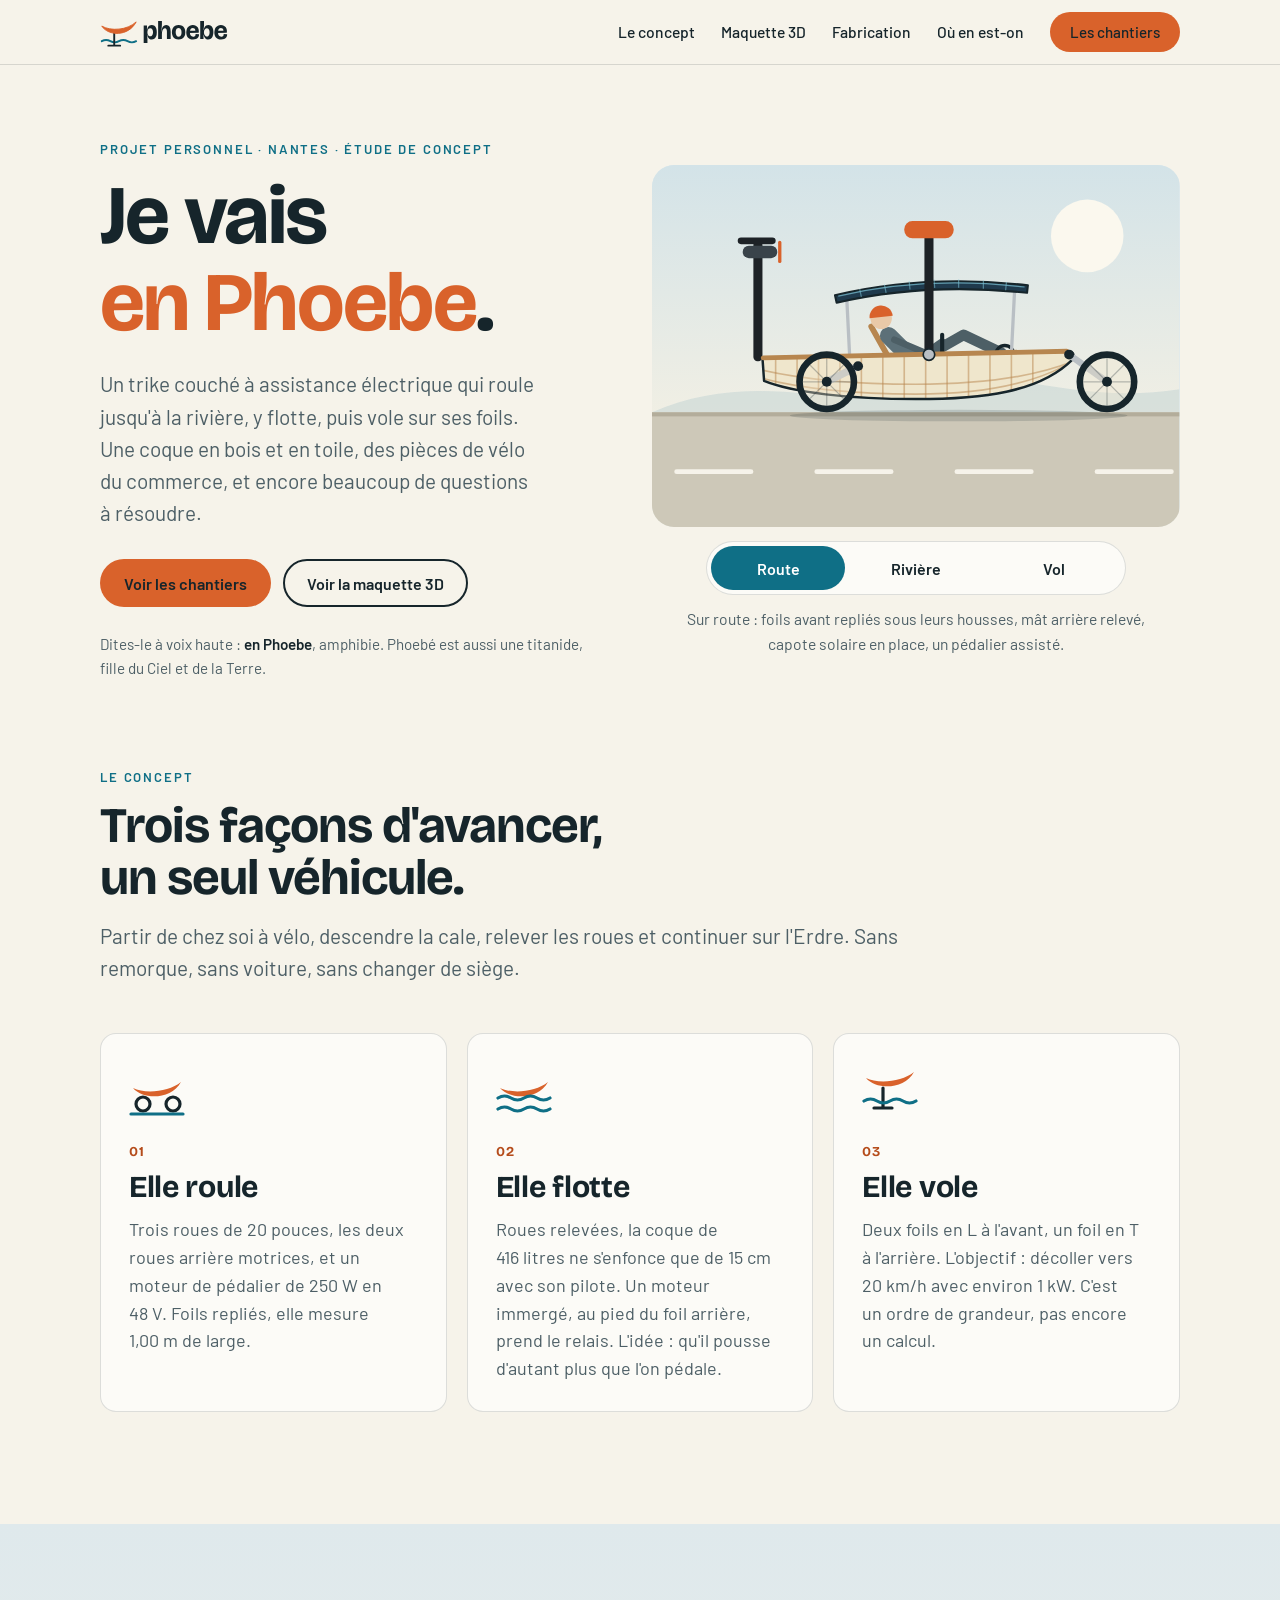
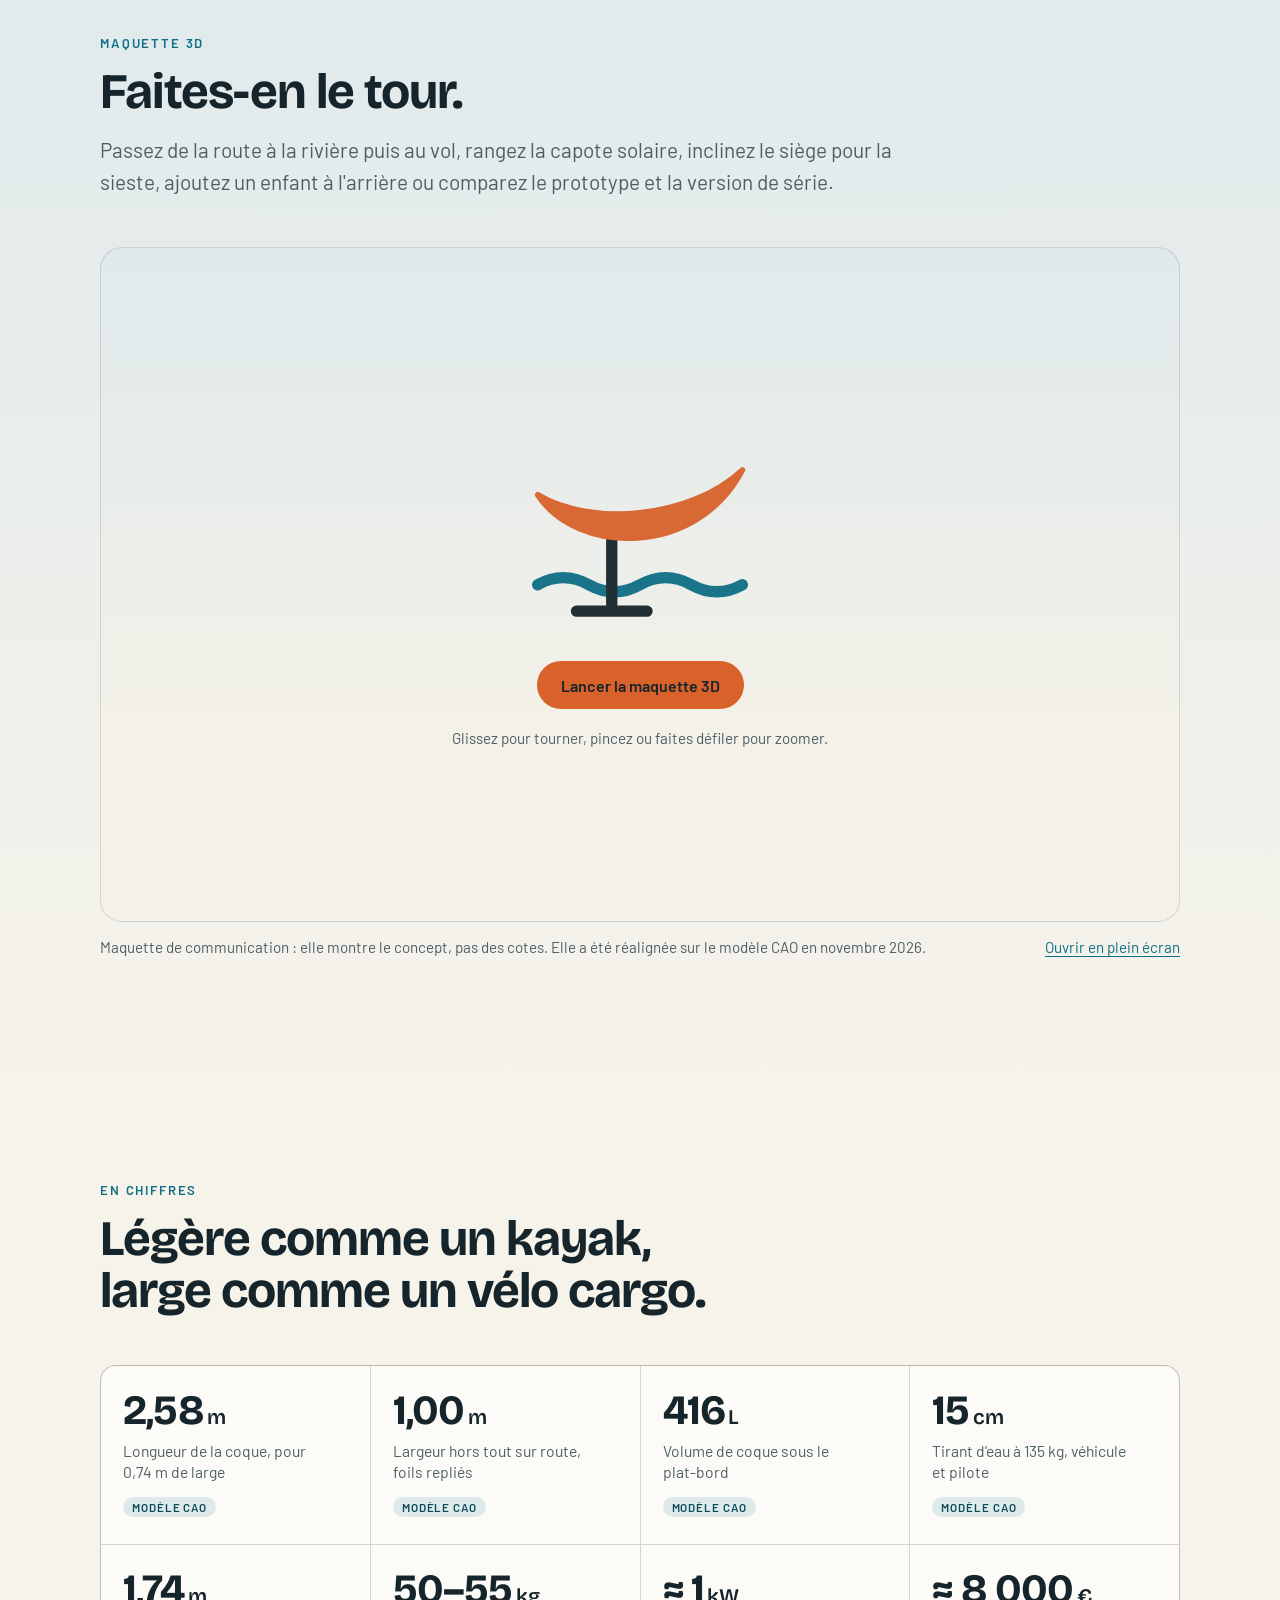
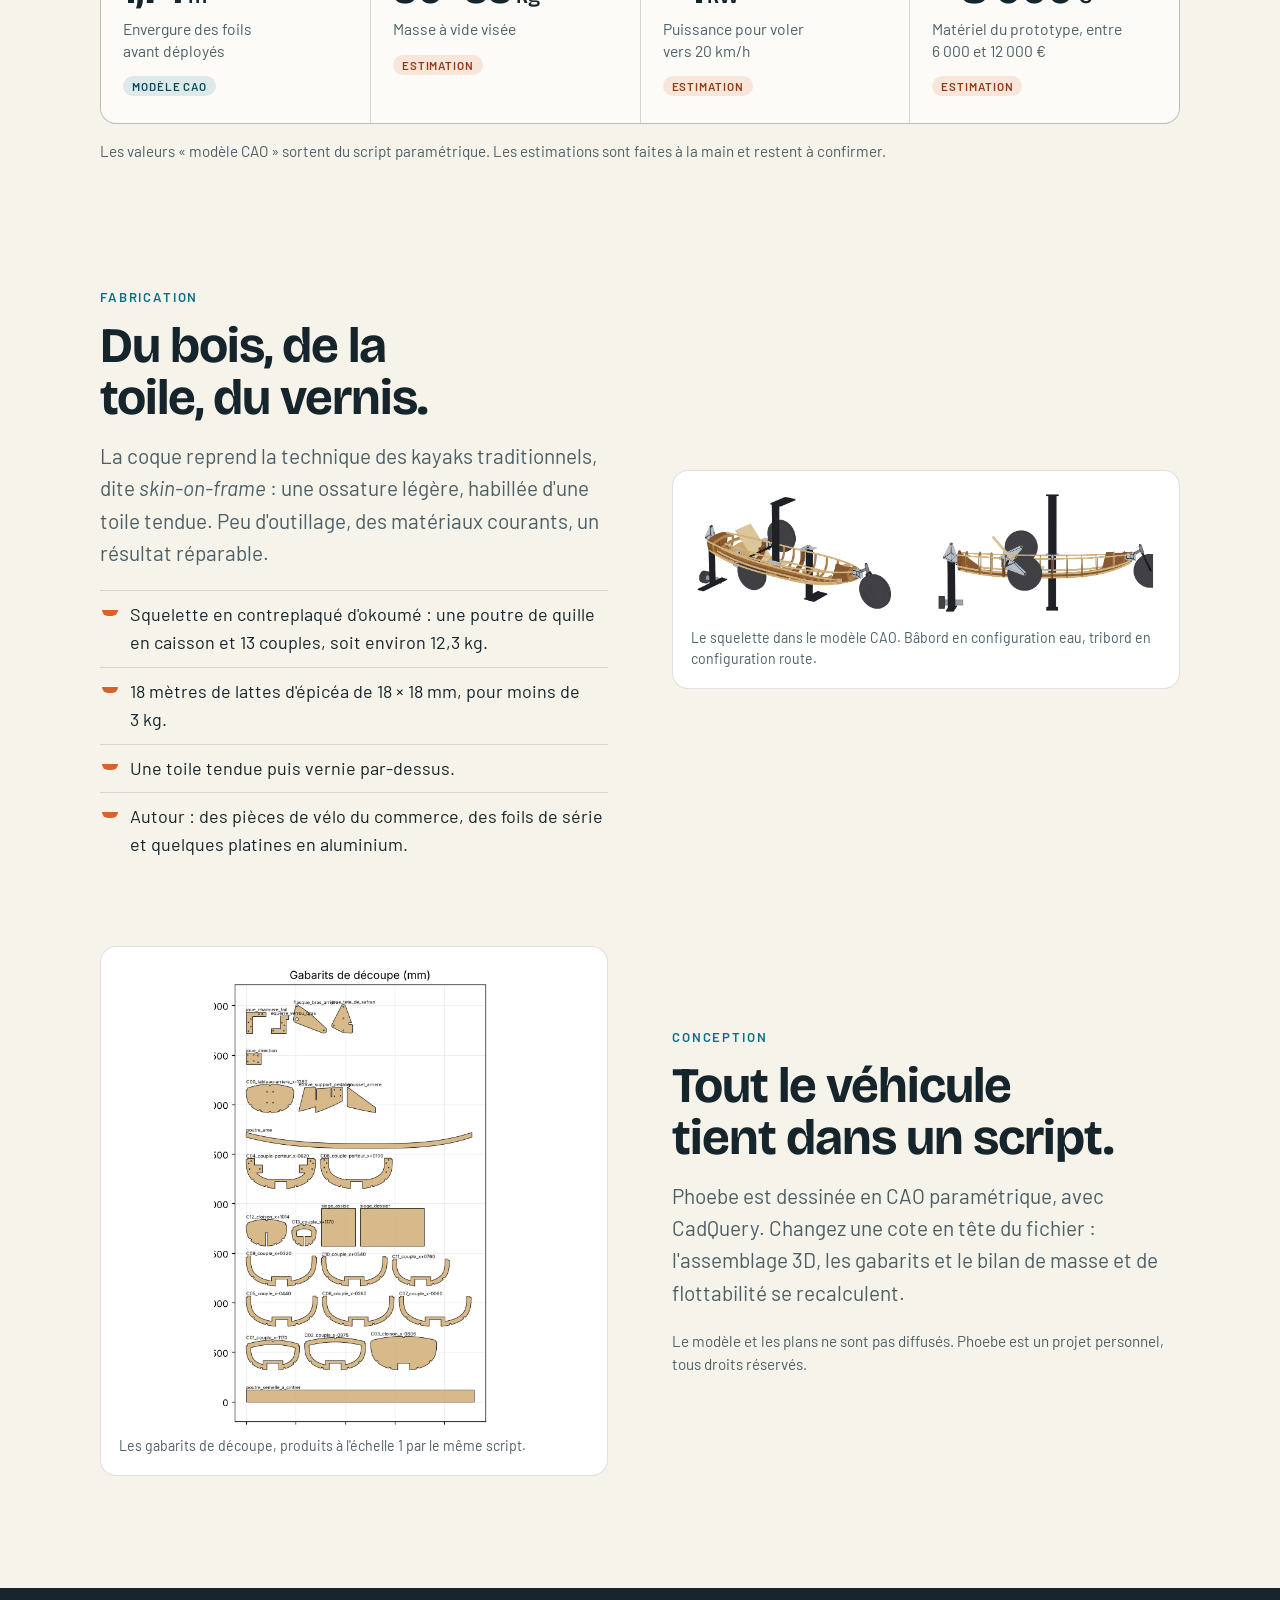
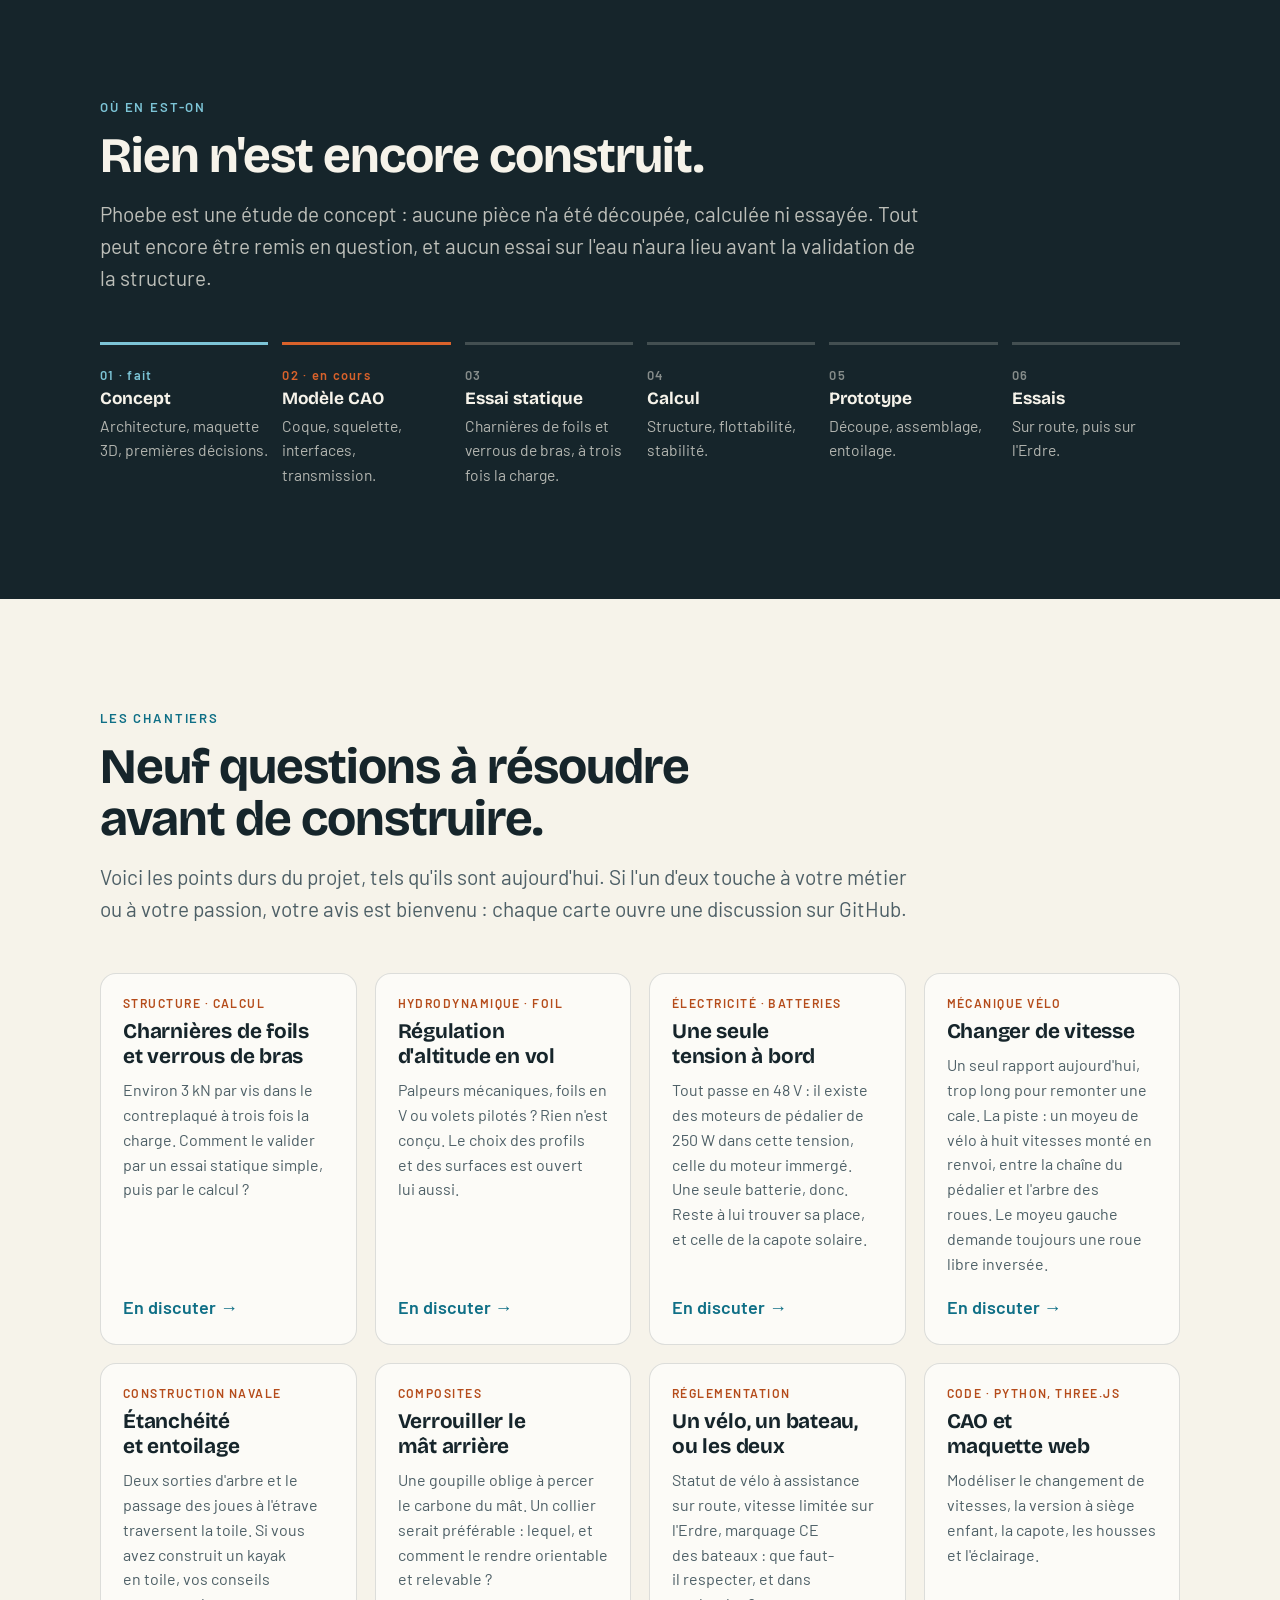
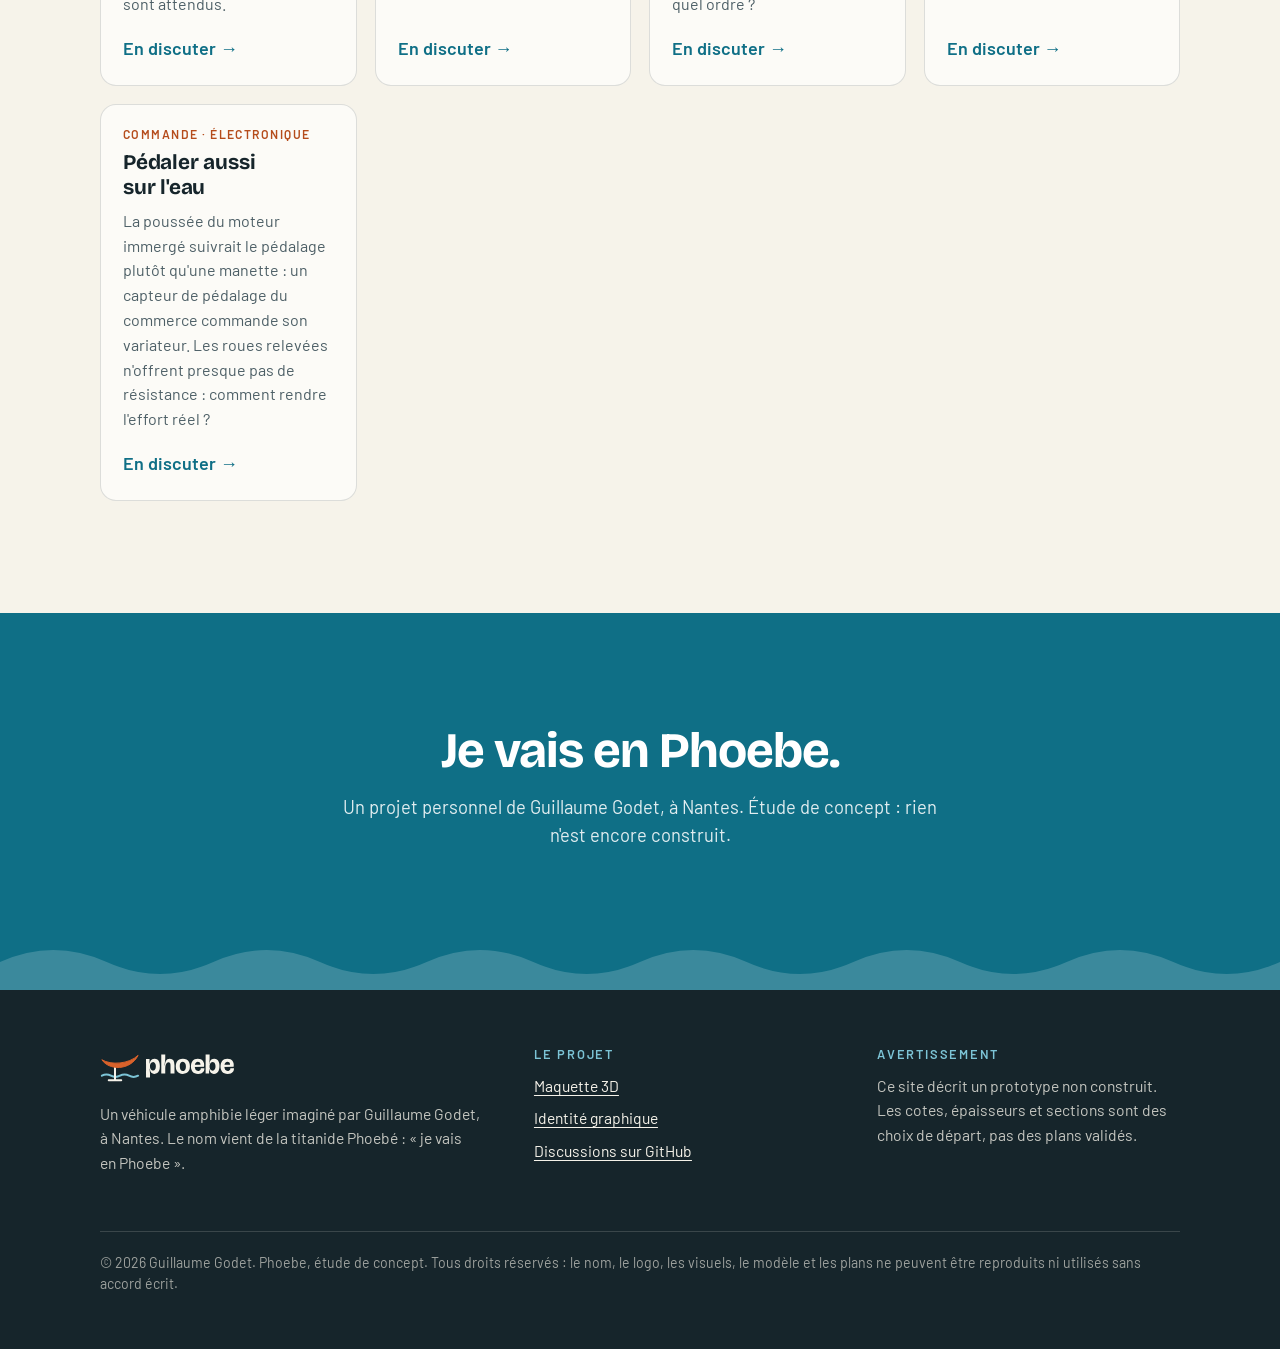
==== index.html @ 6ab86efb "Site : retour des liens de discussion vers GitHub, le dépôt reste public Co-Authored-By: Claude Fabl" ====
<!DOCTYPE html>
<html lang="fr">
<head>
<meta charset="utf-8">
<meta name="viewport" content="width=device-width, initial-scale=1">
<title>Phoebe : le trike qui roule, flotte et vole</title>
<meta name="description" content="Phoebe est un projet de véhicule amphibie léger : un trike couché à assistance électrique, en bois et toile, qui roule, flotte et vole sur foils. Étude de concept, à Nantes.">
<meta property="og:type" content="website">
<meta property="og:title" content="Phoebe : le trike qui roule, flotte et vole">
<meta property="og:description" content="Un projet de véhicule amphibie léger, en bois et toile. Étude de concept, à Nantes.">
<meta property="og:image" content="https://guillaumegodet.github.io/phoebe/identite/phoebe-og.png">
<meta property="og:url" content="https://guillaumegodet.github.io/phoebe/">
<meta name="twitter:card" content="summary_large_image">
<meta name="theme-color" content="#0f6f86">
<link rel="icon" href="identite/favicon.svg" type="image/svg+xml">
<link rel="apple-touch-icon" href="identite/apple-touch-icon.png">
<link rel="preconnect" href="https://fonts.googleapis.com">
<link rel="preconnect" href="https://fonts.gstatic.com" crossorigin>
<link href="https://fonts.googleapis.com/css2?family=Barlow:wght@400;500;600&family=Bricolage+Grotesque:opsz,wght@12..96,600;12..96,700&display=swap" rel="stylesheet">
<link rel="stylesheet" href="assets/phoebe.css">
<style>
/* ---------- Ouverture ---------- */
.ouverture{padding:clamp(36px,6vw,80px) 0 clamp(48px,7vw,96px);overflow:hidden}
.ouverture .cadre{display:grid;grid-template-columns:minmax(0,1fr) minmax(0,1.08fr);gap:clamp(28px,5vw,64px);align-items:center}
.ouverture h1 em{font-style:normal;color:var(--orange)}
.ouverture .chapo{margin:22px 0 30px}
.actions{display:flex;flex-wrap:wrap;gap:12px}
.clin{margin:26px 0 0;font-size:.95rem;color:var(--encre-doux)}
.clin b{color:var(--encre);font-weight:600}
@media (max-width:900px){.ouverture .cadre{grid-template-columns:1fr}}

/* ---------- Scène animée : route, rivière, vol ---------- */
.scene-bloc{position:relative}
.scene{width:100%;height:auto;border-radius:22px;background:var(--ciel)}
.scene .mob{transition:transform 1.2s cubic-bezier(.6,.05,.25,1),opacity .8s ease}
.scene .veh{transform:translateY(0)}
.scene .bras{transform-origin:250px 244px}
.scene .avant{transform-origin:506px 230px}
.scene .foilav{transform-origin:336px 231px;transform:scaleY(-1)}
.scene .foilar{transform-origin:128px 238px;transform:rotate(180deg)}
.scene .capote{opacity:1;transform:translateY(0)}
.scene .eau{opacity:0}
.scene .ombre{opacity:.16}
.scene .housse{opacity:1}
.scene .sillage{opacity:0}
/* Rivière : roues relevées, moteur à mi-course */
.scene.m-eau .veh{transform:translateY(41px)}
.scene.m-eau .bras,.scene.m-vol .bras{transform:rotate(69deg)}
.scene.m-eau .avant,.scene.m-vol .avant{transform:rotate(-75deg)}
.scene.m-eau .foilar{transform:rotate(52deg)}
.scene.m-eau .eau,.scene.m-vol .eau{opacity:1}
.scene.m-eau .sol,.scene.m-vol .sol{opacity:0}
.scene.m-eau .ombre,.scene.m-vol .ombre{opacity:0}
/* Vol : tout déployé, la coque sort de l'eau */
.scene.m-vol .veh{transform:translateY(-26px)}
.scene.m-vol .foilav{transform:scaleY(1)}
.scene.m-vol .foilar{transform:rotate(0deg)}
.scene.m-vol .housse{opacity:0}
.scene.m-vol .capote{opacity:0;transform:translateY(-14px)}
.scene.m-vol .sillage{opacity:.9}
.scene .houle{animation:houle 7s linear infinite}
@keyframes houle{to{transform:translateX(-80px)}}
.modes{
  display:flex;gap:4px;margin:14px auto 0;padding:4px;max-width:420px;
  background:var(--papier);border:1px solid var(--ligne);border-radius:999px;
}
.modes button{
  flex:1;min-height:44px;border:0;border-radius:999px;background:transparent;color:var(--encre);
  font:600 1rem var(--texte);cursor:pointer;transition:background-color .2s,color .2s;
}
.modes button[aria-pressed="true"]{background:var(--erdre);color:#fff}
.legende{min-height:3.2em;margin:12px auto 0;text-align:center;font-size:.98rem;color:var(--encre-doux);max-width:30em}

/* ---------- Trois façons d'avancer ---------- */
.trois{display:grid;grid-template-columns:repeat(3,1fr);gap:20px}
.carte{background:var(--papier);border:1px solid var(--ligne);border-radius:var(--rayon);padding:28px}
.carte .num{font:700 .85rem var(--titre);color:var(--orange-fonce);letter-spacing:.08em}
.carte h3{font-size:1.9rem;margin:6px 0 10px}
.carte p{margin:0;color:var(--encre-doux)}
.carte svg{width:56px;height:56px;margin-bottom:18px}
@media (max-width:820px){.trois{grid-template-columns:1fr}}

/* ---------- Maquette ---------- */
.bande-ciel{background:linear-gradient(var(--ciel),var(--toile))}
.maquette{
  position:relative;border-radius:22px;overflow:hidden;border:1px solid var(--ligne);
  background:linear-gradient(#dfe9ec,#f3f1e8 70%);aspect-ratio:16/10;min-height:520px;max-height:82vh;width:100%;
}
.maquette iframe{position:absolute;inset:0;width:100%;height:100%;border:0}
.maquette .lancer{
  position:absolute;inset:0;display:grid;place-content:center;justify-items:center;gap:18px;text-align:center;padding:24px;
  border:0;background:transparent;cursor:pointer;color:var(--encre);font:inherit;width:100%;
}
.maquette .lancer img{width:min(300px,60%);height:auto;opacity:.95}
.maquette .lancer span.bouton{pointer-events:none}
.maquette .lancer small{color:var(--encre-doux);font-size:.95rem;max-width:26em}
.sous-maquette{display:flex;flex-wrap:wrap;gap:8px 24px;justify-content:space-between;margin-top:14px;font-size:.95rem;color:var(--encre-doux)}
@media (max-width:700px){.maquette{aspect-ratio:auto;height:78vh;min-height:480px}}

/* ---------- Chiffres ---------- */
.chiffres{display:grid;grid-template-columns:repeat(4,1fr);gap:1px;background:var(--ligne);border:1px solid var(--ligne);border-radius:var(--rayon);overflow:hidden}
.chiffre{background:var(--papier);padding:24px 22px}
.chiffre .val{font:700 clamp(1.9rem,3.4vw,2.6rem)/1 var(--titre);letter-spacing:-.02em;white-space:nowrap}
.chiffre .val small{font-size:.5em;font-weight:600;letter-spacing:0;margin-left:.15em}
.chiffre .quoi{margin:8px 0 10px;color:var(--encre-doux);font-size:.98rem;line-height:1.35}
.pastille{display:inline-block;font:600 .72rem var(--texte);letter-spacing:.08em;text-transform:uppercase;padding:3px 9px;border-radius:999px}
.pastille.calc{background:rgba(15,111,134,.12);color:var(--erdre-fonce)}
.pastille.estim{background:rgba(217,98,43,.14);color:#8f3a12}
.note{font-size:.95rem;color:var(--encre-doux);margin-top:16px}
@media (max-width:900px){.chiffres{grid-template-columns:repeat(2,1fr)}}

/* ---------- Fabrication ---------- */
.deux{display:grid;grid-template-columns:1fr 1fr;gap:clamp(28px,5vw,64px);align-items:center}
.deux + .deux{margin-top:clamp(40px,6vw,80px)}
.planche{background:#fff;border:1px solid var(--ligne);border-radius:var(--rayon);padding:18px;margin:0}
.planche figcaption{font-size:.88rem;color:var(--encre-doux);margin-top:10px}
.liste{list-style:none;margin:18px 0 0;padding:0}
.liste li{position:relative;padding:10px 0 10px 30px;border-top:1px solid var(--ligne)}
.liste li::before{content:"";position:absolute;left:2px;top:19px;width:16px;height:6px;border-radius:0 0 12px 12px;background:var(--orange)}
.liens-fichiers{display:flex;flex-wrap:wrap;gap:10px;margin-top:22px}
.liens-fichiers a{
  display:inline-flex;align-items:center;gap:8px;padding:8px 14px;border:1px solid var(--ligne);border-radius:10px;
  background:var(--papier);color:var(--encre);text-decoration:none;font-weight:500;font-size:.95rem;
}
.liens-fichiers a:hover{border-color:var(--erdre);color:var(--erdre)}
.liens-fichiers small{color:var(--encre-doux);font-weight:400}
@media (max-width:860px){.deux{grid-template-columns:1fr}.deux .inverse{order:2}}

/* ---------- État du projet ---------- */
.bande-encre{background:var(--encre);color:var(--toile)}
.bande-encre .surtitre{color:var(--ecume)}
.bande-encre .chapo{color:rgba(246,243,234,.75)}
.etapes{list-style:none;margin:0;padding:0;display:grid;grid-template-columns:repeat(6,1fr);gap:14px;counter-reset:e}
.etapes li{position:relative;padding-top:22px;border-top:3px solid rgba(246,243,234,.2);font-size:.98rem;color:rgba(246,243,234,.7);counter-increment:e}
.etapes li b{display:block;font:700 1.08rem/1.2 var(--titre);color:var(--toile);margin-bottom:4px}
.etapes li::before{content:"0" counter(e);display:block;font:600 .8rem var(--texte);letter-spacing:.1em;margin-bottom:6px;color:rgba(246,243,234,.5)}
.etapes li.fait{border-color:var(--ecume)}
.etapes li.encours{border-color:var(--orange)}
.etapes li.encours::before{content:"0" counter(e) " · en cours";color:var(--orange)}
.etapes li.fait::before{content:"0" counter(e) " · fait";color:var(--ecume)}
@media (max-width:900px){.etapes{grid-template-columns:repeat(2,1fr);gap:22px 16px}}

/* ---------- Participer ---------- */
.chantiers{display:grid;grid-template-columns:repeat(4,1fr);gap:18px}
@media (max-width:1100px){.chantiers{grid-template-columns:repeat(2,1fr)}}
@media (max-width:640px){.chantiers{grid-template-columns:1fr}}
.chantier{
  display:flex;flex-direction:column;background:var(--papier);border:1px solid var(--ligne);border-radius:var(--rayon);padding:22px;
  transition:transform .18s ease,box-shadow .18s ease,border-color .18s ease;
}
.chantier:hover{transform:translateY(-3px);box-shadow:0 12px 30px rgba(22,37,43,.1);border-color:rgba(15,111,134,.45)}
.chantier .metier{font:600 .76rem var(--texte);letter-spacing:.12em;text-transform:uppercase;color:var(--orange-fonce);margin-bottom:10px}
.chantier h3{margin-bottom:8px}
.chantier p{color:var(--encre-doux);font-size:1rem;margin-bottom:18px}
.chantier a{margin-top:auto;font-weight:600;text-decoration:none}
.chantier a::after{content:" →"}
.chantier a:hover{text-decoration:underline}
.aussi{display:grid;grid-template-columns:repeat(3,1fr);gap:28px;margin-top:clamp(40px,6vw,64px);padding-top:clamp(32px,5vw,48px);border-top:1px solid var(--ligne)}
.aussi h3{margin-bottom:8px}
.aussi p{color:var(--encre-doux);margin:0;font-size:1rem}
@media (max-width:820px){.aussi{grid-template-columns:1fr}}

/* ---------- Appel final ---------- */
.appel{background:var(--erdre);color:#fff;text-align:center;position:relative;overflow:hidden}
.appel h2{max-width:16em;margin:0 auto 16px}
.appel p{max-width:34em;margin:0 auto 28px;color:rgba(255,255,255,.88);font-size:1.15rem}
.appel .actions{justify-content:center}
.appel svg.vague{position:absolute;left:0;right:0;bottom:-2px;width:100%;height:60px;opacity:.18}
</style>
</head>
<body>

<header class="barre">
  <div class="cadre">
    <a class="logo" href="./" aria-label="Phoebe, accueil"><img src="identite/phoebe-logo.svg" alt="Phoebe" width="219" height="64"></a>
    <nav aria-label="Navigation principale">
      <a href="#concept">Le concept</a>
      <a href="#maquette">Maquette 3D</a>
      <a href="#fabrication">Fabrication</a>
      <a href="#etat">Où en est-on</a>
      <a class="bouton bouton-plein" href="#chantiers">Les chantiers</a>
    </nav>
  </div>
</header>

<main>

<!-- ============ Ouverture ============ -->
<section class="ouverture">
  <div class="cadre">
    <div>
      <p class="surtitre">Projet personnel · Nantes · étude de concept</p>
      <h1>Je vais<br><em>en&nbsp;Phoebe</em>.</h1>
      <p class="chapo">Un trike couché à assistance électrique qui roule jusqu'à la rivière, y flotte, puis vole sur ses foils. Une coque en bois et en toile, des pièces de vélo du commerce, et encore beaucoup de questions à résoudre.</p>
      <div class="actions">
        <a class="bouton bouton-plein" href="#chantiers">Voir les chantiers</a>
        <a class="bouton bouton-trait" href="#maquette">Voir la maquette 3D</a>
      </div>
      <p class="clin">Dites-le à voix haute : <b>en Phoebe</b>, amphibie. Phoebé est aussi une titanide, fille du Ciel et de la Terre.</p>
    </div>

    <div class="scene-bloc">
      <svg class="scene m-route" id="scene" viewBox="0 0 640 440" role="img" aria-labelledby="scene-titre">
        <title id="scene-titre">Phoebe vue de profil, dans ses trois configurations : sur route, sur la rivière et en vol sur ses foils.</title>
        <defs>
          <clipPath id="c-cadre"><rect width="640" height="440" rx="22"/></clipPath>
          <clipPath id="c-coque"><path d="M134 234 500 226q16 0 10 10c-40 40-110 48-190 48s-150-8-184-22Z"/></clipPath>
          <linearGradient id="g-ciel" x1="0" y1="0" x2="0" y2="1"><stop offset="0" stop-color="#d3e3e8"/><stop offset=".7" stop-color="#f1efe4"/></linearGradient>
          <linearGradient id="g-eau" x1="0" y1="0" x2="0" y2="1"><stop offset="0" stop-color="#0f6f86" stop-opacity=".62"/><stop offset="1" stop-color="#0a4a5a" stop-opacity=".9"/></linearGradient>
        </defs>
        <g clip-path="url(#c-cadre)">
          <rect width="640" height="440" fill="url(#g-ciel)"/>
          <circle cx="528" cy="86" r="44" fill="#fbf8ee"/>
          <path d="M0 300c60-26 120-30 190-22s120-22 200-20 150 30 250 14v28H0Z" fill="#c9d8d6" opacity=".6"/>

          <!-- Sol -->
          <g class="mob sol">
            <rect y="300" width="640" height="140" fill="#cdc8b8"/>
            <rect y="300" width="640" height="5" fill="#b3ad9b"/>
            <path d="M30 372h90M200 372h90M370 372h90M540 372h90" stroke="#f6f3ea" stroke-width="6" stroke-linecap="round"/>
          </g>
          <ellipse class="mob ombre" cx="372" cy="304" rx="205" ry="7" fill="#16252b"/>

          <!-- Véhicule -->
          <g class="mob veh">
            <!-- Foil arrière en T, avec le moteur immergé -->
            <g class="mob foilar">
              <rect x="122" y="238" width="11" height="146" rx="5" fill="#1d2226"/>
              <rect x="104" y="363" width="42" height="15" rx="7.5" fill="#39434a"/>
              <path d="M101 359v23" stroke="#d9622b" stroke-width="4" stroke-linecap="round"/>
              <rect x="106" y="380" width="46" height="8" rx="4" fill="#1d2226"/>
            </g>
            <!-- Pilote -->
            <g fill="none" stroke-linecap="round" stroke-linejoin="round">
              <path d="M294 246 266 196" stroke="#b7864f" stroke-width="7"/>
              <path d="M287 207 322 242" stroke="#5c7078" stroke-width="21"/>
              <path d="M322 238 378 206 424 228" stroke="#4d5f66" stroke-width="13"/>
              <path d="M294 212 332 228 352 214" stroke="#4d5f66" stroke-width="8"/>
              <path d="M352 226v-20" stroke="#16252b" stroke-width="5"/>
            </g>
            <circle cx="278" cy="186" r="13" fill="#e9c9a8"/>
            <path d="M264 186a14 14 0 0 1 28-3Z" fill="#d9622b"/>
            <circle cx="428" cy="230" r="11" fill="none" stroke="#16252b" stroke-width="4"/>
            <!-- Capote solaire : deux arceaux et un toit de cellules, rangée pour voler -->
            <g class="mob capote">
              <path d="M240 236 236 156M436 229 440 150" stroke="#b9bfc4" stroke-width="4" stroke-linecap="round" fill="none"/>
              <path d="M222 158Q332 132 456 146L455 155Q332 142 224 167Z" fill="#1f3a4d" stroke="#16252b" stroke-width="2.5" stroke-linejoin="round"/>
              <path d="M252 150.500 254 160M282 145 284 155M312 141 313 151M342 139 343 149M372 139 372 149M402 140 402 150M430 142 429 152" stroke="#7cc4d6" stroke-opacity=".55" stroke-width="1.500"/>
              <path d="M226 159Q332 134 452 148" stroke="#7cc4d6" stroke-opacity=".7" stroke-width="1.500" fill="none"/>
            </g>
            <!-- Coque en lattes et toile -->
            <path d="M134 234 500 226q16 0 10 10c-40 40-110 48-190 48s-150-8-184-22Z" fill="#efe6cc"/>
            <g clip-path="url(#c-coque)" fill="none" stroke="#b7864f" stroke-opacity=".5" stroke-width="2">
              <path d="M150 220v70M176 220v70M202 220v70M228 220v70M254 220v70M280 220v70M306 220v70M332 220v70M358 220v70M384 220v70M410 220v70M436 220v70M462 220v70"/>
              <path d="M130 248c60 14 130 18 190 18s140-6 196-30M130 258c60 16 130 20 190 20s130-8 180-34"/>
            </g>
            <path d="M134 234 500 226q16 0 10 10c-40 40-110 48-190 48s-150-8-184-22Z" fill="none" stroke="#16252b" stroke-width="3" stroke-linejoin="round"/>
            <path d="M135 234 503 226" stroke="#b7864f" stroke-width="6" stroke-linecap="round"/>
            <!-- Foil avant en L -->
            <g class="mob foilav">
              <rect x="330.500" y="231" width="11" height="153" rx="5" fill="#1d2226"/>
              <rect x="312" y="379" width="48" height="9" rx="4.500" fill="#1d2226"/>
              <rect class="mob housse" x="306" y="373" width="60" height="21" rx="10" fill="#d9622b"/>
              <circle cx="336" cy="232" r="7" fill="#b9bfc4" stroke="#16252b" stroke-width="2"/>
            </g>
            <!-- Roue arrière sur son bras relevable -->
            <g class="mob bras">
              <path d="M250 244 212 263" stroke="#b9bfc4" stroke-width="9" stroke-linecap="round"/>
              <circle cx="212" cy="263" r="33" fill="rgba(239,230,204,.35)" stroke="#16252b" stroke-width="8"/>
              <path d="M212 233v60M182 263h60M191 242l42 42M233 242l-42 42" stroke="#16252b" stroke-opacity=".28" stroke-width="1.500"/>
              <circle cx="212" cy="263" r="6" fill="#16252b"/>
              <circle cx="250" cy="244" r="6" fill="#16252b"/>
            </g>
            <!-- Roue avant directrice, relevable sur l'étrave -->
            <g class="mob avant">
              <path d="M506 230 552 263" stroke="#b9bfc4" stroke-width="8" stroke-linecap="round"/>
              <circle cx="552" cy="263" r="33" fill="rgba(239,230,204,.35)" stroke="#16252b" stroke-width="8"/>
              <path d="M552 233v60M522 263h60M531 242l42 42M573 242l-42 42" stroke="#16252b" stroke-opacity=".28" stroke-width="1.500"/>
              <circle cx="552" cy="263" r="6" fill="#16252b"/>
              <circle cx="506" cy="230" r="6" fill="#16252b"/>
            </g>
          </g>

          <!-- Eau, devant le véhicule : ce qui est immergé reste visible -->
          <g class="mob eau">
            <path class="houle" d="M-80 300q20-8 40 0t40 0 40 0 40 0 40 0 40 0 40 0 40 0 40 0 40 0 40 0 40 0 40 0 40 0 40 0 40 0 40 0 40 0 40 0 40 0V440H-80Z" fill="url(#g-eau)"/>
            <path class="mob sillage" d="M20 318h70M130 330h44M40 344h36" stroke="#f6f3ea" stroke-width="3" stroke-linecap="round" opacity=".6"/>
          </g>
        </g>
      </svg>
      <div class="modes" role="group" aria-label="Configuration du véhicule">
        <button type="button" data-mode="route" aria-pressed="true">Route</button>
        <button type="button" data-mode="eau" aria-pressed="false">Rivière</button>
        <button type="button" data-mode="vol" aria-pressed="false">Vol</button>
      </div>
      <p class="legende" id="legende">Sur route : foils avant repliés sous leurs housses, mât arrière relevé, capote solaire en place, un pédalier assisté.</p>
    </div>
  </div>
</section>

<!-- ============ Concept ============ -->
<section class="section" id="concept" style="padding-top:0">
  <div class="cadre">
    <div class="entete-section">
      <p class="surtitre">Le concept</p>
      <h2>Trois façons d'avancer, un seul véhicule.</h2>
      <p class="chapo">Partir de chez soi à vélo, descendre la cale, relever les roues et continuer sur l'Erdre. Sans remorque, sans voiture, sans changer de siège.</p>
    </div>
    <div class="trois">
      <article class="carte">
        <svg viewBox="0 0 56 56" fill="none" stroke-linecap="round" aria-hidden="true"><path d="M4 26C14 38 42 38 52 20 40 30 16 32 4 26Z" fill="#d9622b"/><circle cx="14" cy="42" r="7" stroke="#16252b" stroke-width="3.200"/><circle cx="44" cy="42" r="7" stroke="#16252b" stroke-width="3.200"/><path d="M2 52h52" stroke="#0f6f86" stroke-width="3.200"/></svg>
        <span class="num">01</span>
        <h3>Elle roule</h3>
        <p>Trois roues de 20&nbsp;pouces, les deux roues arrière motrices, et un moteur de pédalier de 250&nbsp;W en 48&nbsp;V. Foils repliés, elle mesure 1,00&nbsp;m de large.</p>
      </article>
      <article class="carte">
        <svg viewBox="0 0 56 56" fill="none" stroke-linecap="round" aria-hidden="true"><path d="M4 26C14 38 42 38 52 20 40 30 16 32 4 26Z" fill="#d9622b"/><path d="M2 36q6.500-4 13 0t13 0 13 0 13 0M2 47q6.500-4 13 0t13 0 13 0 13 0" stroke="#0f6f86" stroke-width="3.200"/></svg>
        <span class="num">02</span>
        <h3>Elle flotte</h3>
        <p>Roues relevées, la coque de 416&nbsp;litres ne s'enfonce que de 15&nbsp;cm avec son pilote. Un moteur immergé, au pied du foil arrière, prend le relais. L'idée&nbsp;: qu'il pousse d'autant plus que l'on pédale.</p>
      </article>
      <article class="carte">
        <svg viewBox="0 0 56 56" fill="none" stroke-linecap="round" aria-hidden="true"><path d="M4 16C14 28 42 28 52 10 40 20 16 22 4 16Z" fill="#d9622b"/><path d="M21 26v20M12 46h18" stroke="#16252b" stroke-width="3.200"/><path d="M2 39q6.500-4 13 0t13 0 13 0 13 0" stroke="#0f6f86" stroke-width="3.200"/></svg>
        <span class="num">03</span>
        <h3>Elle vole</h3>
        <p>Deux foils en L à l'avant, un foil en T à l'arrière. L'objectif : décoller vers 20&nbsp;km/h avec environ 1&nbsp;kW. C'est un ordre de grandeur, pas encore un calcul.</p>
      </article>
    </div>
  </div>
</section>

<!-- ============ Maquette ============ -->
<section class="section bande-ciel" id="maquette">
  <div class="cadre">
    <div class="entete-section">
      <p class="surtitre">Maquette 3D</p>
      <h2>Faites-en le tour.</h2>
      <p class="chapo">Passez de la route à la rivière puis au vol, rangez la capote solaire, inclinez le siège pour la sieste, ajoutez un enfant à l'arrière ou comparez le prototype et la version de série.</p>
    </div>
    <div class="maquette" id="cadre-maquette">
      <button class="lancer" type="button" id="lancer-maquette">
        <img src="identite/phoebe-symbole.svg" alt="" width="300" height="300">
        <span class="bouton bouton-plein">Lancer la maquette 3D</span>
        <small>Glissez pour tourner, pincez ou faites défiler pour zoomer.</small>
      </button>
    </div>
    <div class="sous-maquette">
      <span>Maquette de communication : elle montre le concept, pas des cotes. Elle a été réalignée sur le modèle CAO en novembre 2026.</span>
      <a href="maquette/">Ouvrir en plein écran</a>
    </div>
  </div>
</section>

<!-- ============ Chiffres ============ -->
<section class="section" id="chiffres">
  <div class="cadre">
    <div class="entete-section">
      <p class="surtitre">En chiffres</p>
      <h2>Légère comme un kayak, large comme un vélo cargo.</h2>
    </div>
    <div class="chiffres">
      <div class="chiffre"><div class="val">2,58<small>m</small></div><p class="quoi">Longueur de la coque, pour 0,74&nbsp;m de large</p><span class="pastille calc">Modèle CAO</span></div>
      <div class="chiffre"><div class="val">1,00<small>m</small></div><p class="quoi">Largeur hors tout sur route, foils repliés</p><span class="pastille calc">Modèle CAO</span></div>
      <div class="chiffre"><div class="val">416<small>L</small></div><p class="quoi">Volume de coque sous le plat-bord</p><span class="pastille calc">Modèle CAO</span></div>
      <div class="chiffre"><div class="val">15<small>cm</small></div><p class="quoi">Tirant d'eau à 135&nbsp;kg, véhicule et pilote</p><span class="pastille calc">Modèle CAO</span></div>
      <div class="chiffre"><div class="val">1,74<small>m</small></div><p class="quoi">Envergure des foils avant déployés</p><span class="pastille calc">Modèle CAO</span></div>
      <div class="chiffre"><div class="val">50–55<small>kg</small></div><p class="quoi">Masse à vide visée</p><span class="pastille estim">Estimation</span></div>
      <div class="chiffre"><div class="val">≈ 1<small>kW</small></div><p class="quoi">Puissance pour voler vers 20&nbsp;km/h</p><span class="pastille estim">Estimation</span></div>
      <div class="chiffre"><div class="val">≈ 8 000<small>€</small></div><p class="quoi">Matériel du prototype, entre 6&nbsp;000 et 12&nbsp;000&nbsp;€</p><span class="pastille estim">Estimation</span></div>
    </div>
    <p class="note">Les valeurs « modèle CAO » sortent du script paramétrique. Les estimations sont faites à la main et restent à confirmer.</p>
  </div>
</section>

<!-- ============ Fabrication ============ -->
<section class="section" id="fabrication" style="padding-top:0">
  <div class="cadre">
    <div class="deux">
      <div>
        <p class="surtitre">Fabrication</p>
        <h2>Du bois, de la toile, du vernis.</h2>
        <p class="chapo" style="margin-top:16px">La coque reprend la technique des kayaks traditionnels, dite <i>skin-on-frame</i> : une ossature légère, habillée d'une toile tendue. Peu d'outillage, des matériaux courants, un résultat réparable.</p>
        <ul class="liste">
          <li>Squelette en contreplaqué d'okoumé : une poutre de quille en caisson et 13&nbsp;couples, soit environ 12,3&nbsp;kg.</li>
          <li>18&nbsp;mètres de lattes d'épicéa de 18&nbsp;×&nbsp;18&nbsp;mm, pour moins de 3&nbsp;kg.</li>
          <li>Une toile tendue puis vernie par-dessus.</li>
          <li>Autour : des pièces de vélo du commerce, des foils de série et quelques platines en aluminium.</li>
        </ul>
      </div>
      <figure class="planche">
        <img src="assets/cao-apercu.png" alt="Vues du modèle CAO : le squelette en bois de la coque avec ses couples, les roues, les foils et le moteur immergé." width="1570" height="425" loading="lazy">
        <figcaption>Le squelette dans le modèle CAO. Bâbord en configuration eau, tribord en configuration route.</figcaption>
      </figure>
    </div>

    <div class="deux">
      <figure class="planche inverse">
        <img src="assets/cao-gabarits.png" alt="Planche des gabarits de découpe : couples, cloisons, poutre de quille et pièces d'interface, cotés en millimètres." width="460" height="755" loading="lazy" style="max-height:460px;width:auto;margin:0 auto">
        <figcaption>Les gabarits de découpe, produits à l'échelle 1 par le même script.</figcaption>
      </figure>
      <div>
        <p class="surtitre">Conception</p>
        <h2>Tout le véhicule tient dans un script.</h2>
        <p class="chapo" style="margin-top:16px">Phoebe est dessinée en CAO paramétrique, avec CadQuery. Changez une cote en tête du fichier : l'assemblage 3D, les gabarits et le bilan de masse et de flottabilité se recalculent.</p>
        <p class="note">Le modèle et les plans ne sont pas diffusés. Phoebe est un projet personnel, tous droits réservés.</p>
      </div>
    </div>
  </div>
</section>

<!-- ============ État du projet ============ -->
<section class="section bande-encre" id="etat">
  <div class="cadre">
    <div class="entete-section">
      <p class="surtitre">Où en est-on</p>
      <h2>Rien n'est encore construit.</h2>
      <p class="chapo">Phoebe est une étude de concept : aucune pièce n'a été découpée, calculée ni essayée. Tout peut encore être remis en question, et aucun essai sur l'eau n'aura lieu avant la validation de la structure.</p>
    </div>
    <ol class="etapes">
      <li class="fait"><b>Concept</b>Architecture, maquette 3D, premières décisions.</li>
      <li class="encours"><b>Modèle CAO</b>Coque, squelette, interfaces, transmission.</li>
      <li><b>Essai statique</b>Charnières de foils et verrous de bras, à trois fois la charge.</li>
      <li><b>Calcul</b>Structure, flottabilité, stabilité.</li>
      <li><b>Prototype</b>Découpe, assemblage, entoilage.</li>
      <li><b>Essais</b>Sur route, puis sur l'Erdre.</li>
    </ol>
  </div>
</section>

<!-- ============ Chantiers ============ -->
<section class="section" id="chantiers">
  <div class="cadre">
    <div class="entete-section">
      <p class="surtitre">Les chantiers</p>
      <h2>Neuf questions à résoudre avant de construire.</h2>
      <p class="chapo">Voici les points durs du projet, tels qu'ils sont aujourd'hui. Si l'un d'eux touche à votre métier ou à votre passion, votre avis est bienvenu&nbsp;: chaque carte ouvre une discussion sur GitHub.</p>
    </div>
    <div class="chantiers">
      <article class="chantier">
        <span class="metier">Structure · calcul</span>
        <h3>Charnières de foils et verrous de bras</h3>
        <p>Environ 3&nbsp;kN par vis dans le contreplaqué à trois fois la charge. Comment le valider par un essai statique simple, puis par le calcul&nbsp;?</p>
        <a href="https://github.com/guillaumegodet/phoebe/issues" data-sujet="Structure : charnières des foils avant et verrous des bras arrière">En discuter</a>
      </article>
      <article class="chantier">
        <span class="metier">Hydrodynamique · foil</span>
        <h3>Régulation d'altitude en vol</h3>
        <p>Palpeurs mécaniques, foils en V ou volets pilotés&nbsp;? Rien n'est conçu. Le choix des profils et des surfaces est ouvert lui aussi.</p>
        <a href="https://github.com/guillaumegodet/phoebe/issues" data-sujet="Foils : régulation d'altitude en vol">En discuter</a>
      </article>
      <article class="chantier">
        <span class="metier">Électricité · batteries</span>
        <h3>Une seule tension à bord</h3>
        <p>Tout passe en 48&nbsp;V&nbsp;: il existe des moteurs de pédalier de 250&nbsp;W dans cette tension, celle du moteur immergé. Une seule batterie, donc. Reste à lui trouver sa place, et celle de la capote solaire.</p>
        <a href="https://github.com/guillaumegodet/phoebe/issues" data-sujet="Électricité : 48 V, batterie et capote solaire">En discuter</a>
      </article>
      <article class="chantier">
        <span class="metier">Mécanique vélo</span>
        <h3>Changer de vitesse</h3>
        <p>Un seul rapport aujourd'hui, trop long pour remonter une cale. La piste&nbsp;: un moyeu de vélo à huit vitesses monté en renvoi, entre la chaîne du pédalier et l'arbre des roues. Le moyeu gauche demande toujours une roue libre inversée.</p>
        <a href="https://github.com/guillaumegodet/phoebe/issues" data-sujet="Transmission : changement de vitesses et moyeu gauche">En discuter</a>
      </article>
      <article class="chantier">
        <span class="metier">Construction navale</span>
        <h3>Étanchéité et entoilage</h3>
        <p>Deux sorties d'arbre et le passage des joues à l'étrave traversent la toile. Si vous avez construit un kayak en toile, vos conseils sont attendus.</p>
        <a href="https://github.com/guillaumegodet/phoebe/issues" data-sujet="Coque : étanchéité des traversées et entoilage">En discuter</a>
      </article>
      <article class="chantier">
        <span class="metier">Composites</span>
        <h3>Verrouiller le mât arrière</h3>
        <p>Une goupille oblige à percer le carbone du mât. Un collier serait préférable&nbsp;: lequel, et comment le rendre orientable et relevable&nbsp;?</p>
        <a href="https://github.com/guillaumegodet/phoebe/issues" data-sujet="Foil arrière : verrouillage du mât sans percer le carbone">En discuter</a>
      </article>
      <article class="chantier">
        <span class="metier">Réglementation</span>
        <h3>Un vélo, un bateau, ou les deux</h3>
        <p>Statut de vélo à assistance sur route, vitesse limitée sur l'Erdre, marquage CE des bateaux&nbsp;: que faut-il respecter, et dans quel ordre&nbsp;?</p>
        <a href="https://github.com/guillaumegodet/phoebe/issues" data-sujet="Réglementation : route, navigation et marquage CE">En discuter</a>
      </article>
      <article class="chantier">
        <span class="metier">Code · Python, three.js</span>
        <h3>CAO et maquette web</h3>
        <p>Modéliser le changement de vitesses, la version à siège enfant, la capote, les housses et l'éclairage.</p>
        <a href="https://github.com/guillaumegodet/phoebe/issues" data-sujet="CAO et maquette : ">En discuter</a>
      </article>
      <article class="chantier">
        <span class="metier">Commande · électronique</span>
        <h3>Pédaler aussi sur l'eau</h3>
        <p>La poussée du moteur immergé suivrait le pédalage plutôt qu'une manette&nbsp;: un capteur de pédalage du commerce commande son variateur. Les roues relevées n'offrent presque pas de résistance&nbsp;: comment rendre l'effort réel&nbsp;?</p>
        <a href="https://github.com/guillaumegodet/phoebe/issues" data-sujet="Commande : poussée du moteur immergé liée au pédalage">En discuter</a>
      </article>
    </div>
  </div>
</section>

<section class="section appel">
  <div class="cadre">
    <h2>Je vais en Phoebe.</h2>
    <p>Un projet personnel de Guillaume Godet, à Nantes. Étude de concept&nbsp;: rien n'est encore construit.</p>
  </div>
  <svg class="vague" viewBox="0 0 1200 60" preserveAspectRatio="none" aria-hidden="true"><path d="M0 30q50-24 100 0t100 0 100 0 100 0 100 0 100 0 100 0 100 0 100 0 100 0 100 0 100 0V60H0Z" fill="#fff"/></svg>
</section>

</main>

<footer class="pied">
  <div class="cadre">
    <div class="cols">
      <div>
        <img src="identite/phoebe-logo-clair.svg" alt="Phoebe" width="219" height="64">
        <p>Un véhicule amphibie léger imaginé par Guillaume Godet, à Nantes. Le nom vient de la titanide Phoebé&nbsp;: «&nbsp;je vais en Phoebe&nbsp;».</p>
      </div>
      <div>
        <h3>Le projet</h3>
        <ul>
          <li><a href="maquette/">Maquette 3D</a></li>
          <li><a href="identite/">Identité graphique</a></li>
          <li><a href="https://github.com/guillaumegodet/phoebe/issues">Discussions sur GitHub</a></li>
        </ul>
      </div>
      <div>
        <h3>Avertissement</h3>
        <p>Ce site décrit un prototype non construit. Les cotes, épaisseurs et sections sont des choix de départ, pas des plans validés.</p>
      </div>
    </div>
    <p class="bas">© 2026 Guillaume Godet. Phoebe, étude de concept. Tous droits réservés&nbsp;: le nom, le logo, les visuels, le modèle et les plans ne peuvent être reproduits ni utilisés sans accord écrit.</p>
  </div>
</footer>

<script>
(function(){
  // Scène d'ouverture : trois configurations, qui défilent seules tant qu'on n'y touche pas.
  var scene=document.getElementById('scene'),legende=document.getElementById('legende');
  var boutons=[].slice.call(document.querySelectorAll('.modes button'));
  var textes={
    route:"Sur route : foils avant repliés sous leurs housses, mât arrière relevé, capote solaire en place, un pédalier assisté.",
    eau:"Sur la rivière : roues relevées, 15 cm de tirant d'eau, le moteur immergé à mi-course, toujours à l'abri de la capote.",
    vol:"En vol : capote rangée, les trois foils déployés portent la coque au-dessus de l'eau. C'est l'objectif."
  };
  var ordre=['route','eau','vol'],i=0,minuteur=null;
  function montrer(m){
    scene.setAttribute('class','scene m-'+m);legende.textContent=textes[m];i=ordre.indexOf(m);
    boutons.forEach(function(b){b.setAttribute('aria-pressed',String(b.dataset.mode===m));});
  }
  function arreter(){if(minuteur){clearInterval(minuteur);minuteur=null;}}
  boutons.forEach(function(b){b.addEventListener('click',function(){arreter();legende.setAttribute('aria-live','polite');montrer(b.dataset.mode);});});
  // ?mode=vol ouvre la page sur une configuration donnée, sans défilement automatique.
  var voulu=new URLSearchParams(location.search).get('mode');
  if(ordre.indexOf(voulu)>=0){montrer(voulu);}
  else if(!window.matchMedia('(prefers-reduced-motion: reduce)').matches){
    minuteur=setInterval(function(){if(!document.hidden)montrer(ordre[(i+1)%3]);},4200);
  }

  // Maquette : chargée seulement à la demande, pour ne pas piéger le défilement ni alourdir la page.
  var lancer=document.getElementById('lancer-maquette');
  lancer.addEventListener('click',function(){
    var f=document.createElement('iframe');
    f.src='maquette/';f.title='Maquette 3D interactive de Phoebe';f.allow='fullscreen';
    lancer.replaceWith(f);f.focus();
  });
})();
</script>
<script>
// Liens « En discuter » : un ticket GitHub avec le sujet déjà rempli.
[].forEach.call(document.querySelectorAll('a[data-sujet]'),function(a){
  var s=a.dataset.sujet;
  a.href='https://github.com/guillaumegodet/phoebe/issues/new'+(s?'?title='+encodeURIComponent(s):'');
});
</script>
</body>
</html>
---- assets/phoebe.css ----
/* Phoebe : feuille de style commune au site et à la charte graphique.
   Les couleurs viennent de la maquette 3D : eau de l'Erdre, toile vernie, bois, orange des housses de foils. */
:root{
  --encre:#16252b;
  --encre-doux:#4d5f66;
  --erdre:#0f6f86;
  --erdre-fonce:#0a4a5a;
  --ecume:#7cc4d6;
  --orange:#d9622b;
  --orange-fonce:#b54c1b;
  --toile:#f6f3ea;
  --papier:#fcfbf7;
  --ciel:#dfe9ec;
  --bois:#cfa873;
  --ligne:rgba(22,37,43,.14);
  --titre:"Bricolage Grotesque","Barlow","Helvetica Neue",Arial,sans-serif;
  --texte:"Barlow","Helvetica Neue",Arial,sans-serif;
  --rayon:16px;
  --large:1120px;
  color-scheme:light;
}
*,*::before,*::after{box-sizing:border-box}
html{scroll-behavior:smooth;-webkit-text-size-adjust:100%}
body{
  margin:0;background:var(--toile);color:var(--encre);
  font-family:var(--texte);font-size:18px;line-height:1.55;
  -webkit-font-smoothing:antialiased;
}
img,svg{max-width:100%;display:block}
img{height:auto}
a{color:var(--erdre);text-underline-offset:.18em}
a:hover{color:var(--erdre-fonce)}
:focus-visible{outline:3px solid var(--orange);outline-offset:3px;border-radius:4px}
h1,h2,h3{font-family:var(--titre);font-weight:700;letter-spacing:-.02em;line-height:1.05;margin:0;text-wrap:balance}
h1{font-size:clamp(2.7rem,7.2vw,5.2rem)}
h2{font-size:clamp(2rem,4.4vw,3.1rem)}
h3{font-size:1.3rem;letter-spacing:-.01em;line-height:1.2}
p{margin:0 0 1em;text-wrap:pretty}
.cadre{width:100%;max-width:var(--large);margin:0 auto;padding:0 20px}
.section{padding:clamp(56px,9vw,112px) 0}
.surtitre{
  font:600 .82rem/1.2 var(--texte);letter-spacing:.14em;text-transform:uppercase;
  color:var(--erdre);margin:0 0 14px;
}
.chapo{font-size:clamp(1.1rem,1.9vw,1.3rem);color:var(--encre-doux);max-width:40em}
.entete-section{max-width:46em;margin-bottom:clamp(28px,4vw,48px)}
.entete-section h2{margin-bottom:16px}

/* Boutons */
.bouton{
  display:inline-flex;align-items:center;gap:.5em;min-height:48px;padding:0 22px;border-radius:999px;
  font:600 1rem var(--texte);text-decoration:none;border:2px solid transparent;cursor:pointer;
  transition:transform .15s ease,background-color .15s ease,color .15s ease,border-color .15s ease;
}
.bouton:hover{transform:translateY(-2px)}
.bouton-plein{background:var(--orange);color:var(--encre)}
.bouton-plein:hover{background:#e87440;color:var(--encre)}
.bouton-trait{border-color:var(--encre);color:var(--encre);background:transparent}
.bouton-trait:hover{background:var(--encre);color:var(--toile)}
.bouton-clair{border-color:rgba(246,243,234,.6);color:var(--toile);background:transparent}
.bouton-clair:hover{background:var(--toile);color:var(--encre)}

/* En-tête */
.barre{
  position:sticky;top:0;z-index:20;background:rgba(246,243,234,.88);
  -webkit-backdrop-filter:blur(10px);backdrop-filter:blur(10px);border-bottom:1px solid var(--ligne);
}
.barre .cadre{display:flex;align-items:center;justify-content:space-between;gap:16px;height:64px}
.barre .logo img{height:38px;width:auto}
.barre nav{display:flex;align-items:center;gap:26px}
.barre nav a{color:var(--encre);text-decoration:none;font-weight:500;font-size:.98rem}
.barre nav a:hover{color:var(--erdre)}
.barre nav .bouton{min-height:40px;padding:0 18px;font-size:.95rem}
.barre nav .bouton:hover{color:var(--encre)}
@media (max-width:820px){.barre nav a:not(.bouton){display:none}}

/* Pied de page */
.pied{background:var(--encre);color:rgba(246,243,234,.78);padding:56px 0 40px;font-size:.98rem}
.pied a{color:var(--toile)}
.pied .cols{display:grid;grid-template-columns:1.3fr 1fr 1fr;gap:40px}
.pied img{height:40px;width:auto;margin-bottom:16px}
.pied h3{font:600 .8rem var(--texte);letter-spacing:.14em;text-transform:uppercase;color:var(--ecume);margin-bottom:12px}
.pied ul{list-style:none;margin:0;padding:0}
.pied li{margin-bottom:8px}
.pied .bas{border-top:1px solid rgba(246,243,234,.16);margin-top:40px;padding-top:20px;font-size:.88rem;color:rgba(246,243,234,.6)}
@media (max-width:760px){.pied .cols{grid-template-columns:1fr;gap:28px}}

@media (prefers-reduced-motion:reduce){
  html{scroll-behavior:auto}
  *,*::before,*::after{animation:none!important;transition:none!important}
}
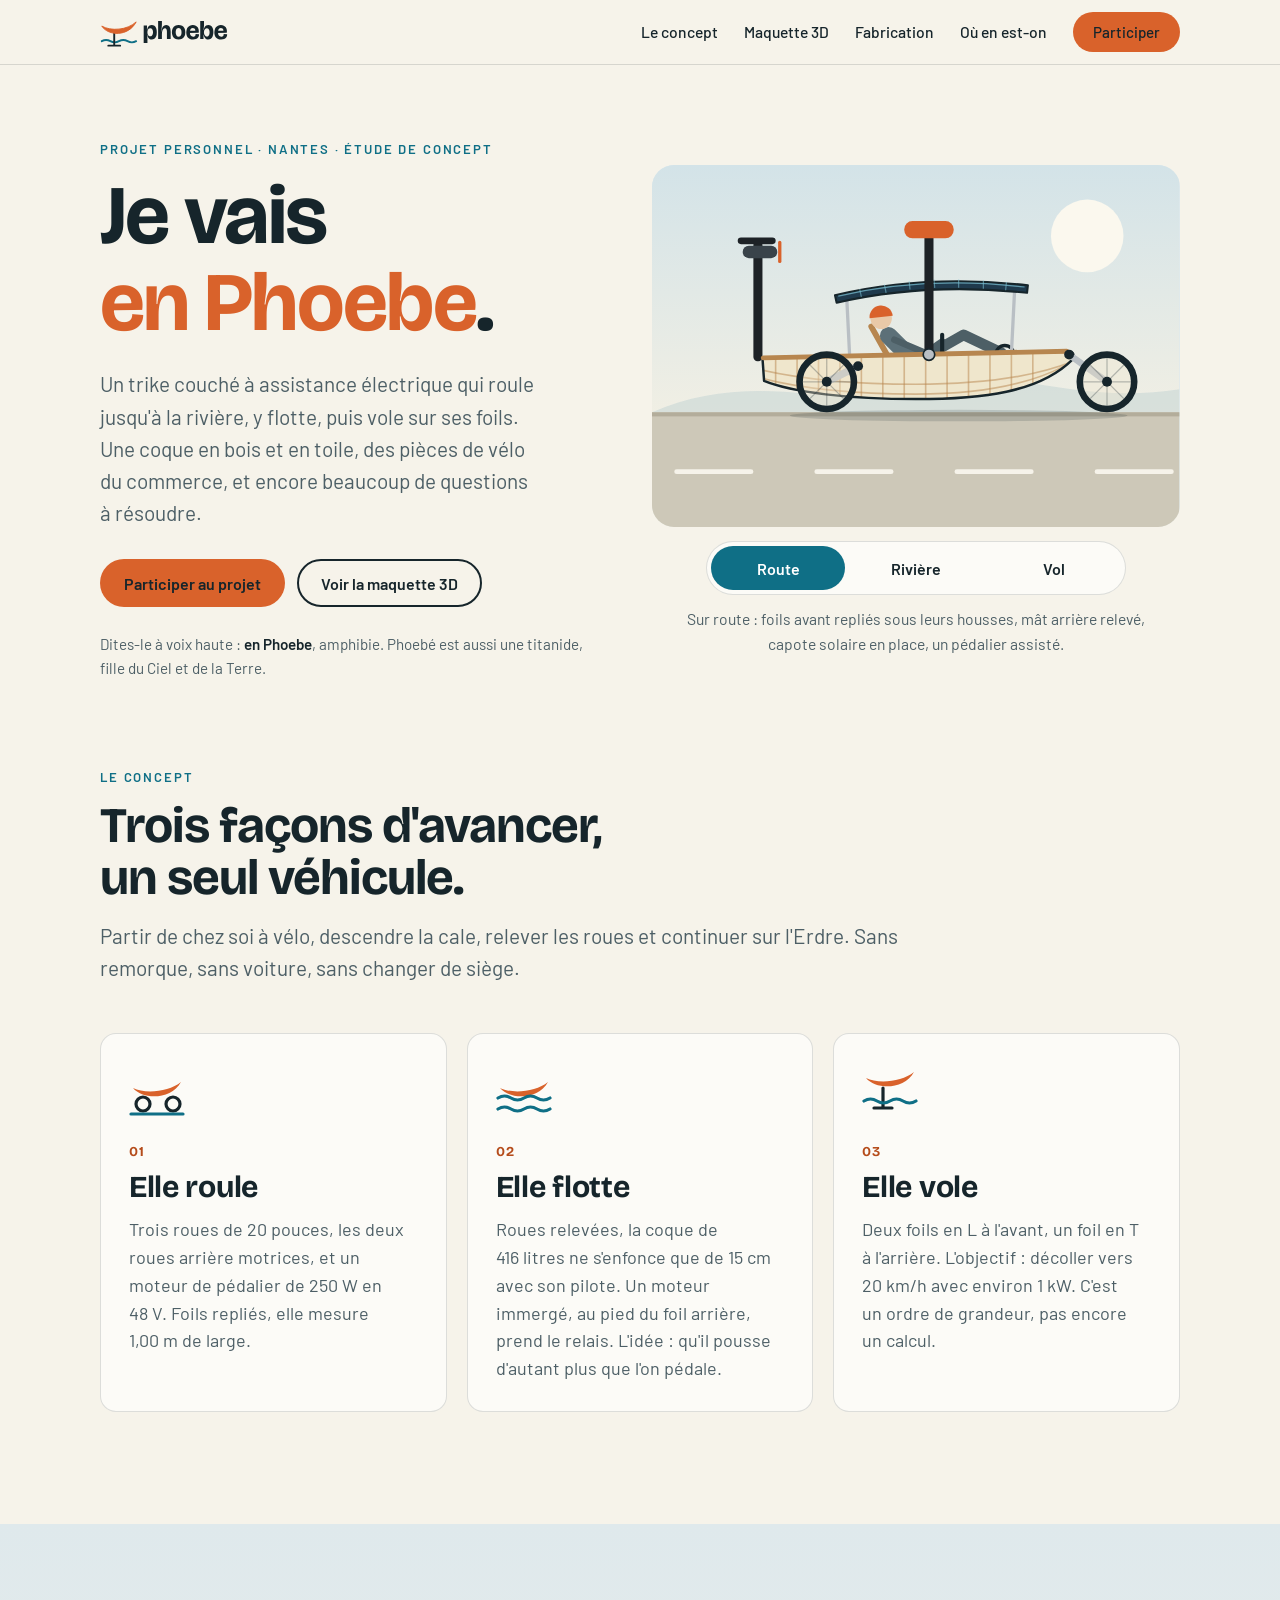
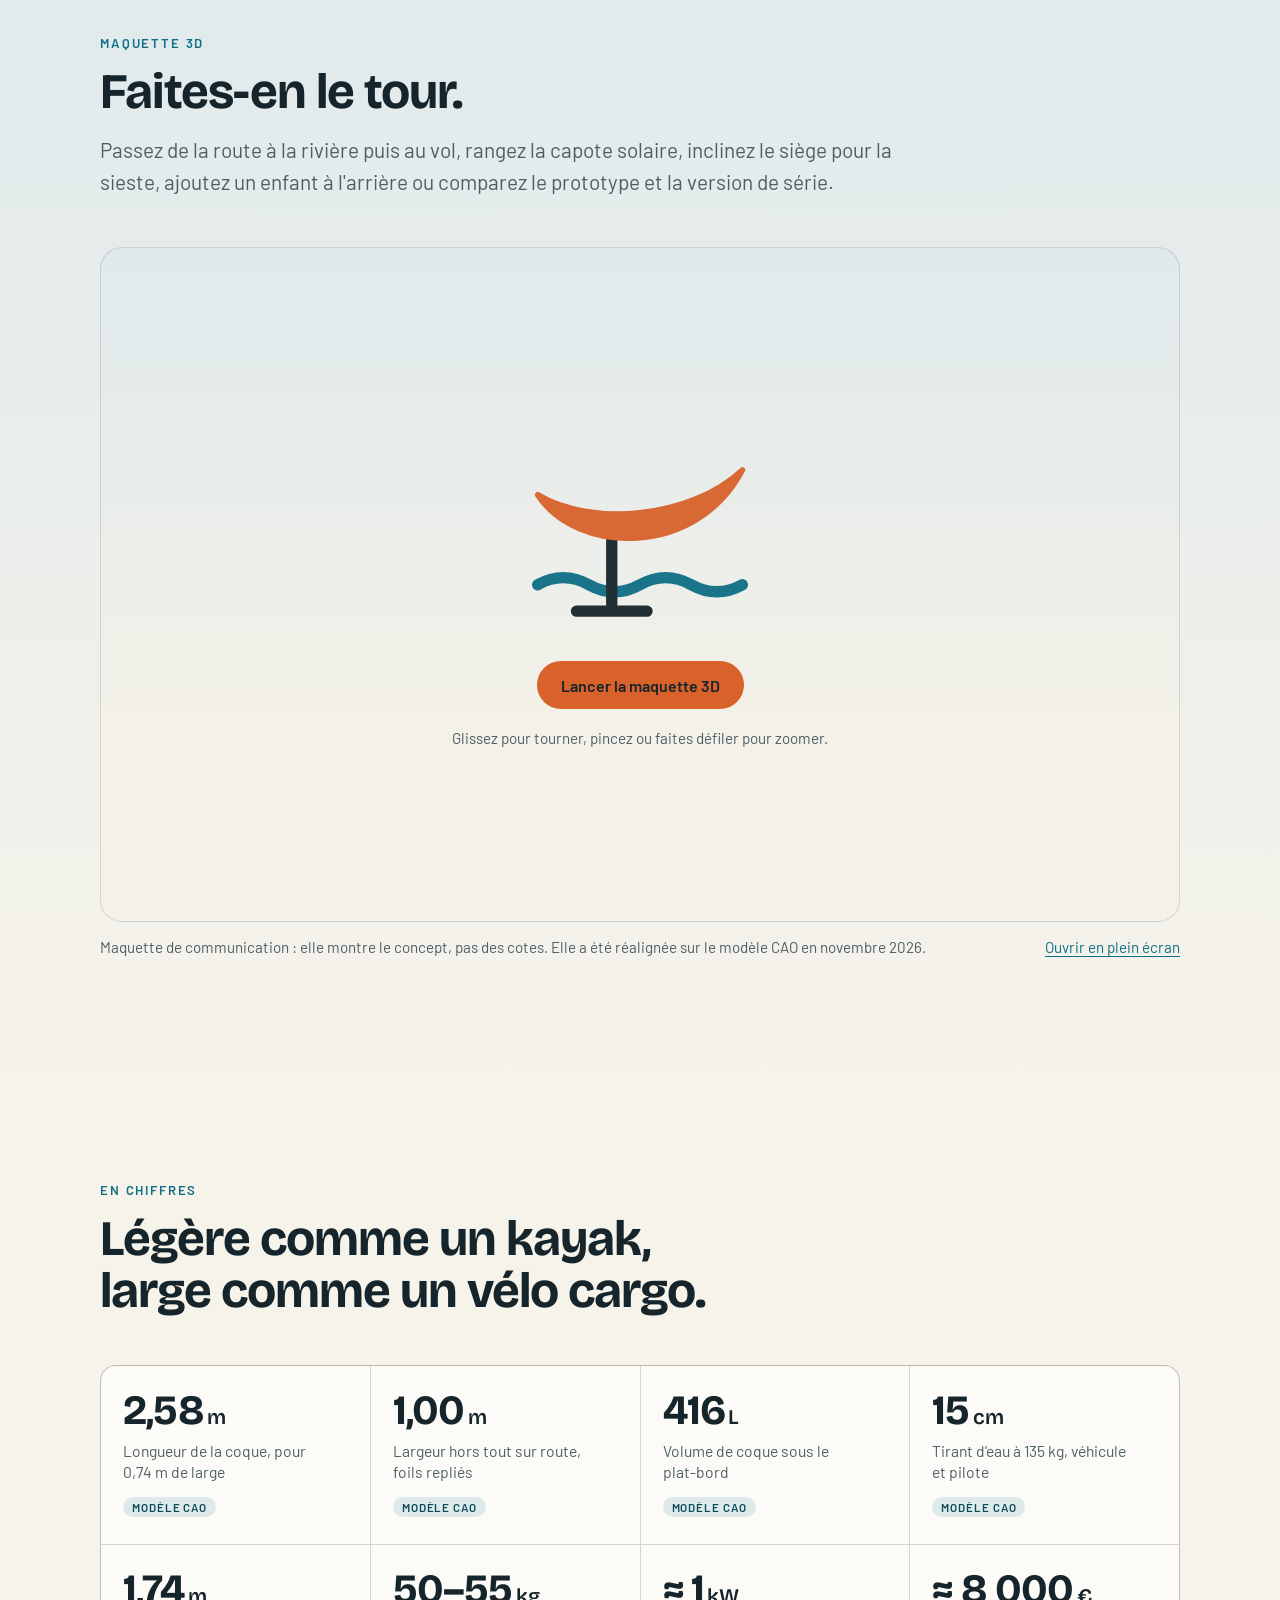
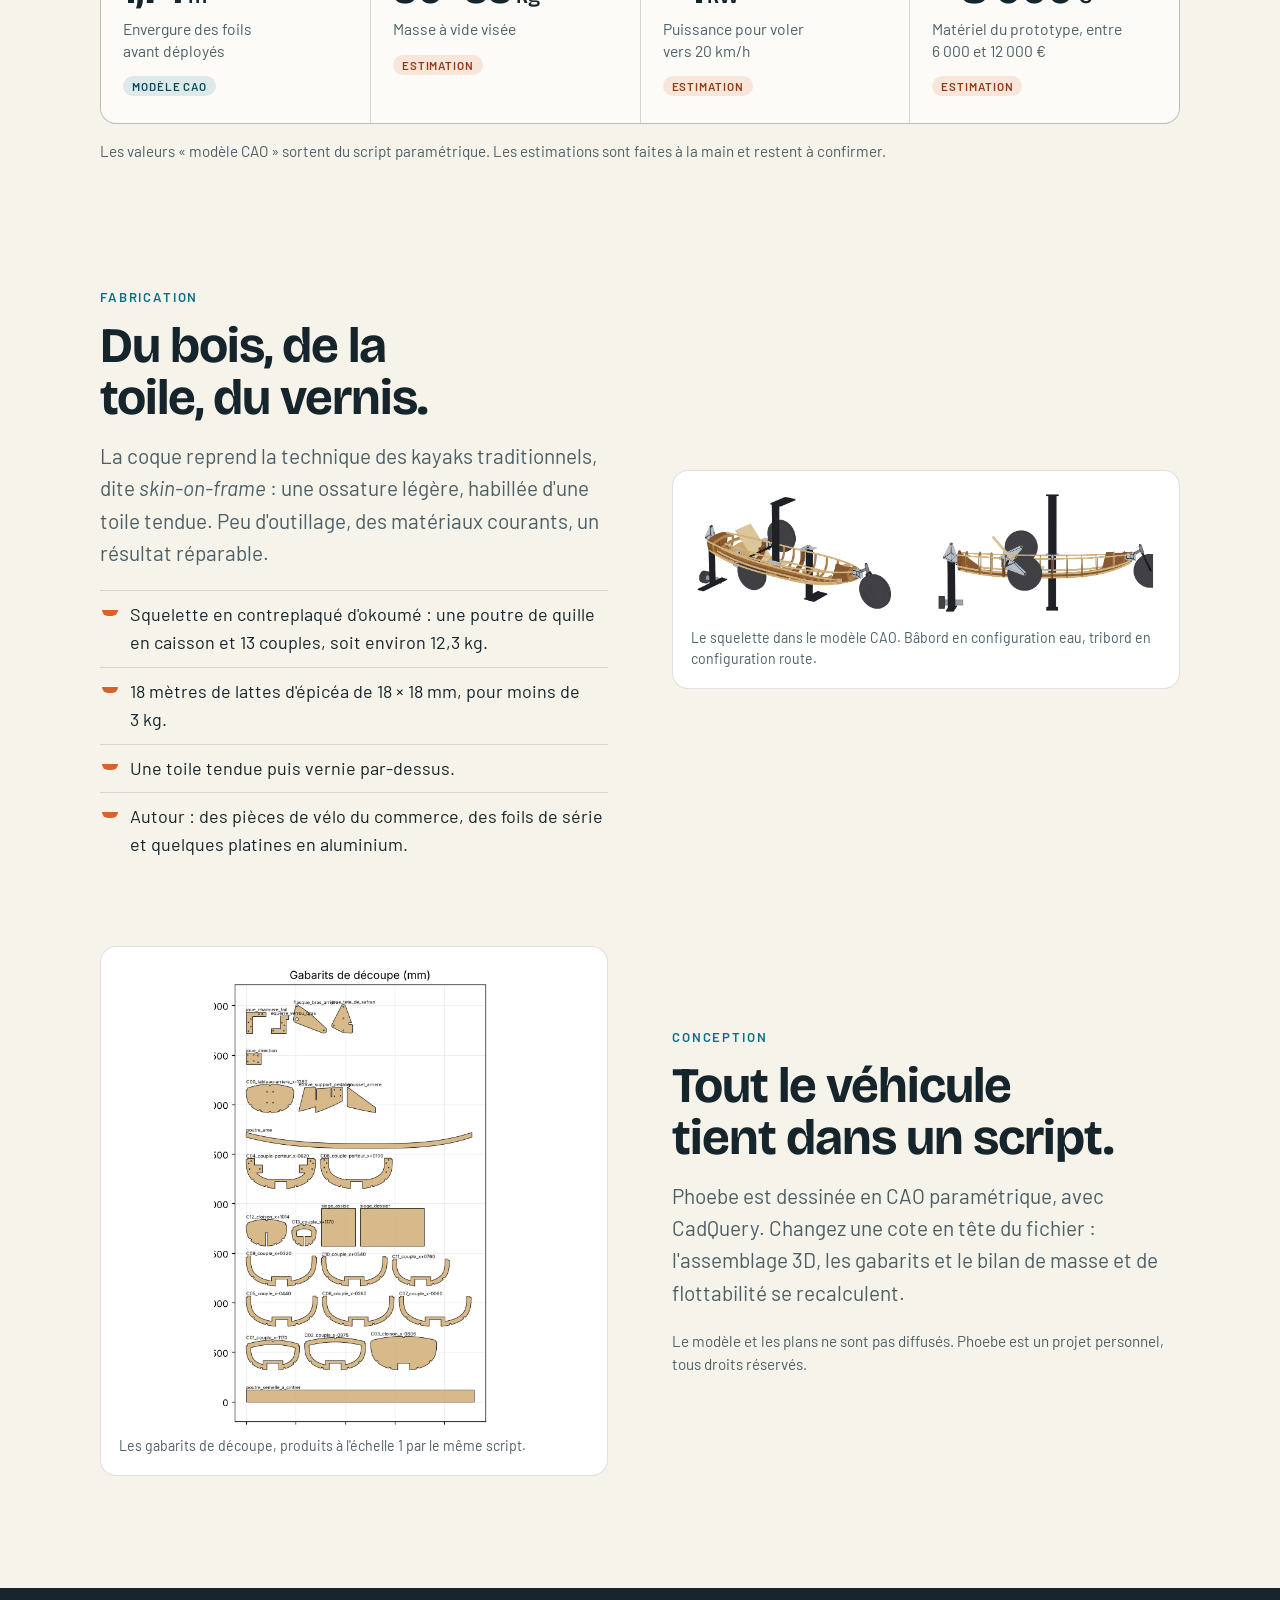
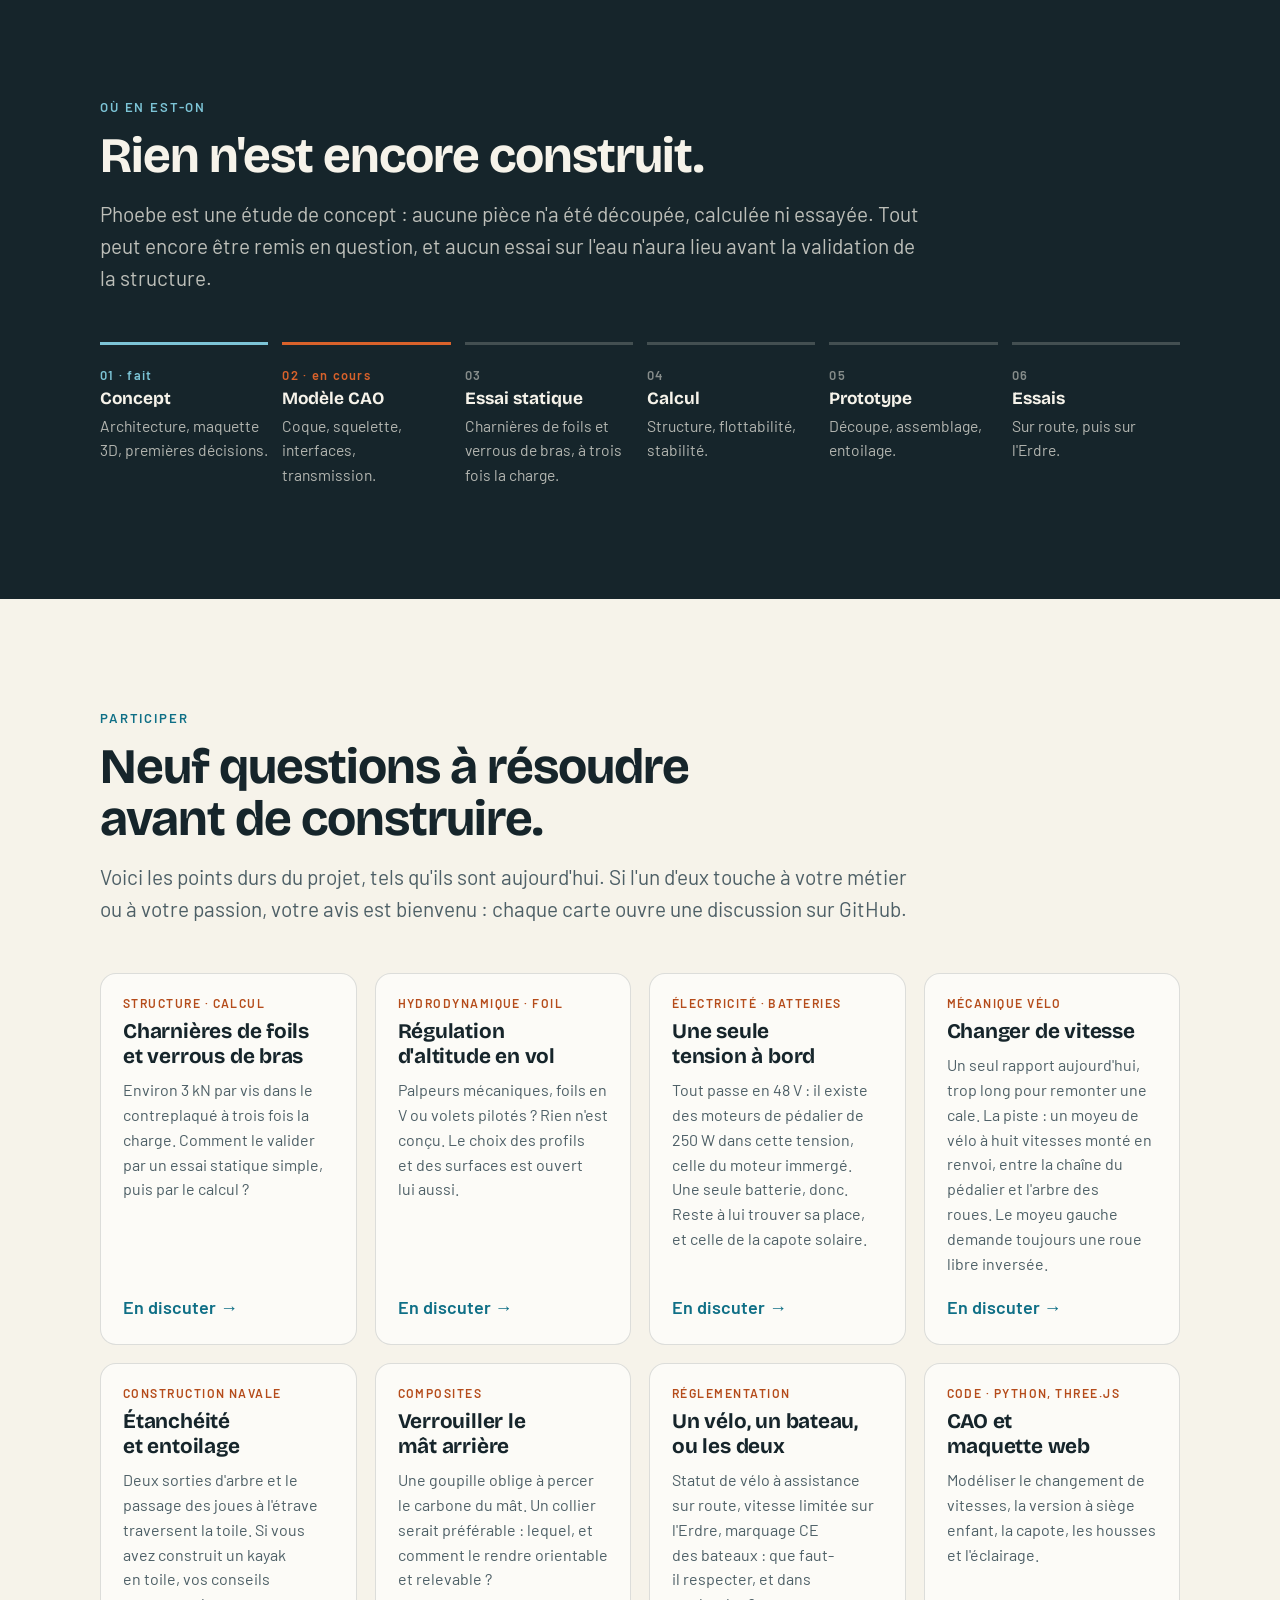
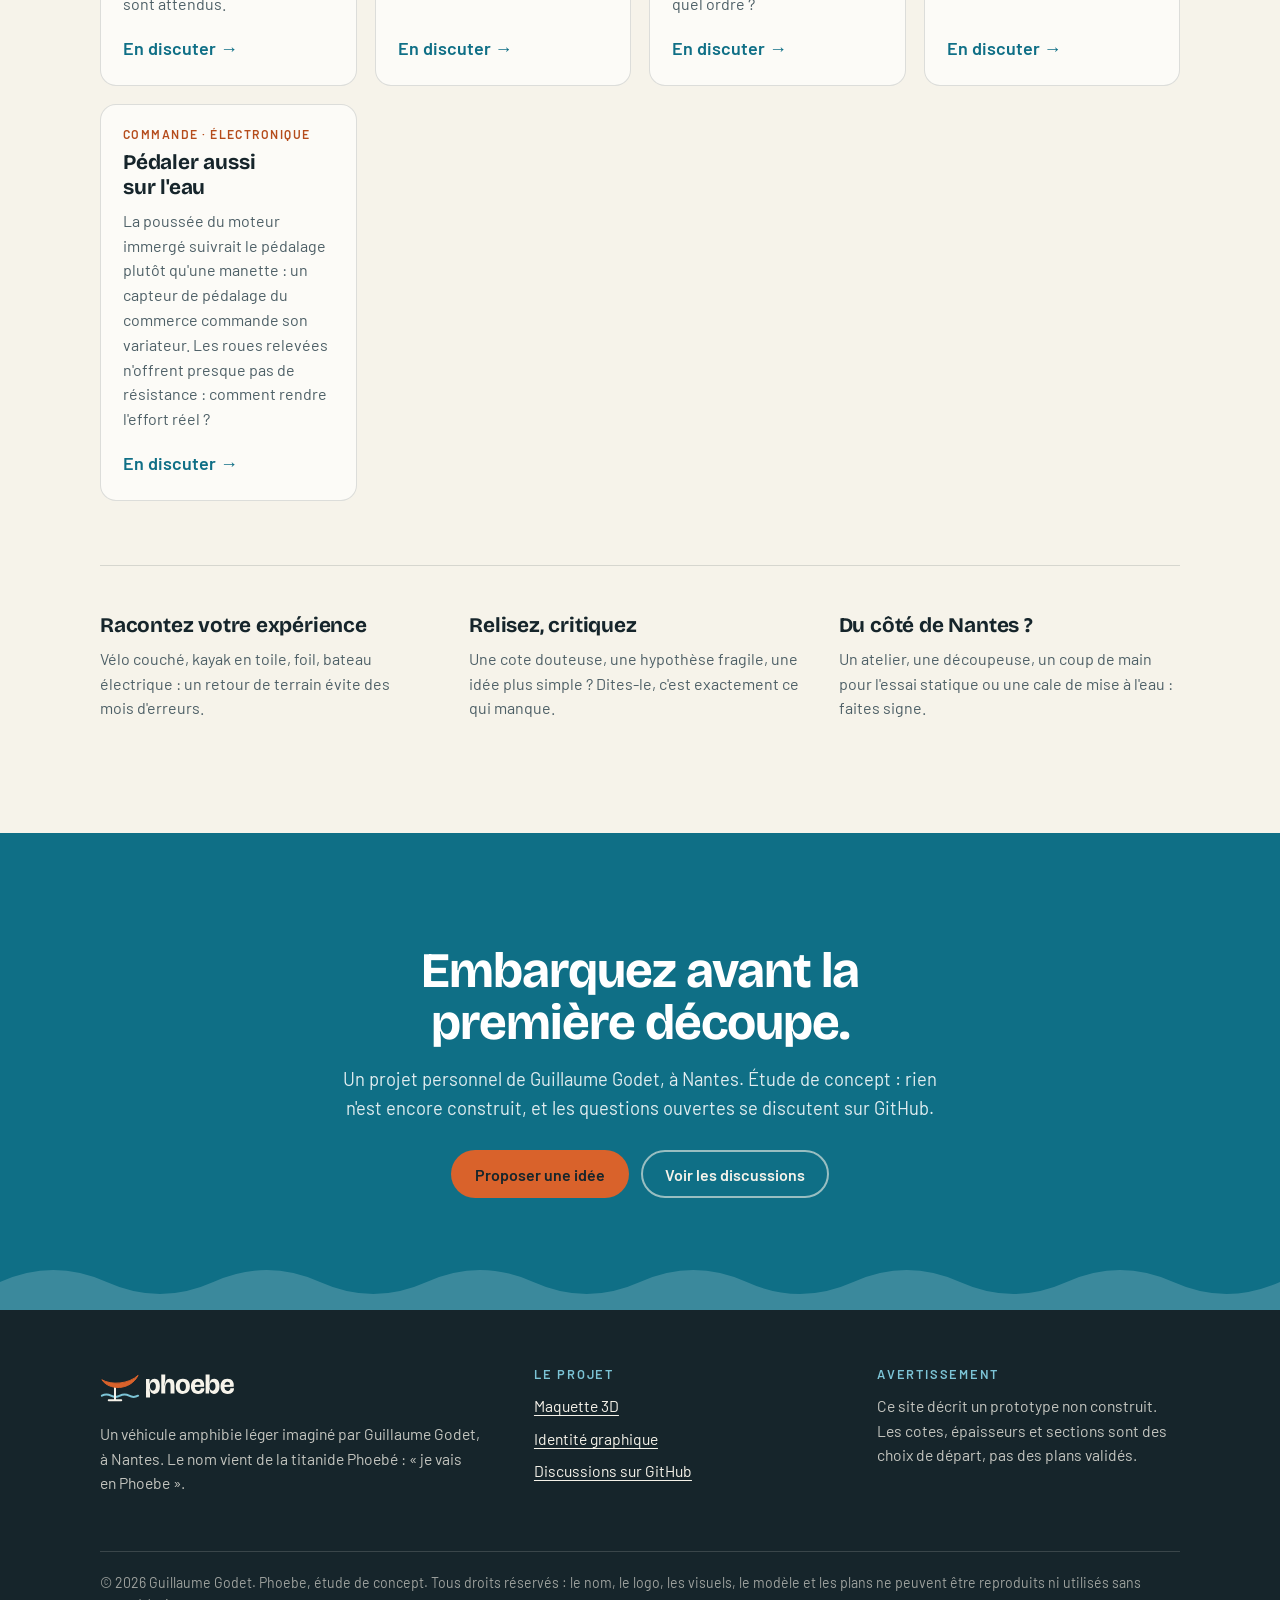
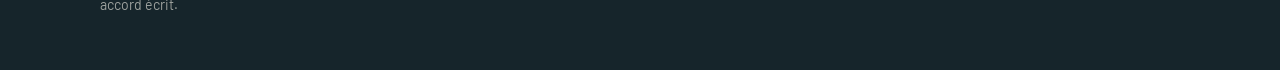
==== commit 3fc6dd23: "Site : retour du bouton Participer et de l'appel aux contributions Co-Authored-By: Claude Fable 5.2 " ====
--- a/index.html
+++ b/index.html
@@ -178,7 +178,7 @@
       <a href="#maquette">Maquette 3D</a>
       <a href="#fabrication">Fabrication</a>
       <a href="#etat">Où en est-on</a>
-      <a class="bouton bouton-plein" href="#chantiers">Les chantiers</a>
+      <a class="bouton bouton-plein" href="#participer">Participer</a>
     </nav>
   </div>
 </header>
@@ -193,7 +193,7 @@
       <h1>Je vais<br><em>en&nbsp;Phoebe</em>.</h1>
       <p class="chapo">Un trike couché à assistance électrique qui roule jusqu'à la rivière, y flotte, puis vole sur ses foils. Une coque en bois et en toile, des pièces de vélo du commerce, et encore beaucoup de questions à résoudre.</p>
       <div class="actions">
-        <a class="bouton bouton-plein" href="#chantiers">Voir les chantiers</a>
+        <a class="bouton bouton-plein" href="#participer">Participer au projet</a>
         <a class="bouton bouton-trait" href="#maquette">Voir la maquette 3D</a>
       </div>
       <p class="clin">Dites-le à voix haute : <b>en Phoebe</b>, amphibie. Phoebé est aussi une titanide, fille du Ciel et de la Terre.</p>
@@ -427,11 +427,11 @@
   </div>
 </section>
 
-<!-- ============ Chantiers ============ -->
-<section class="section" id="chantiers">
+<!-- ============ Participer ============ -->
+<section class="section" id="participer">
   <div class="cadre">
     <div class="entete-section">
-      <p class="surtitre">Les chantiers</p>
+      <p class="surtitre">Participer</p>
       <h2>Neuf questions à résoudre avant de construire.</h2>
       <p class="chapo">Voici les points durs du projet, tels qu'ils sont aujourd'hui. Si l'un d'eux touche à votre métier ou à votre passion, votre avis est bienvenu&nbsp;: chaque carte ouvre une discussion sur GitHub.</p>
     </div>
@@ -491,13 +491,23 @@
         <a href="https://github.com/guillaumegodet/phoebe/issues" data-sujet="Commande : poussée du moteur immergé liée au pédalage">En discuter</a>
       </article>
     </div>
+
+    <div class="aussi">
+      <div><h3>Racontez votre expérience</h3><p>Vélo couché, kayak en toile, foil, bateau électrique : un retour de terrain évite des mois d'erreurs.</p></div>
+      <div><h3>Relisez, critiquez</h3><p>Une cote douteuse, une hypothèse fragile, une idée plus simple ? Dites-le, c'est exactement ce qui manque.</p></div>
+      <div><h3>Du côté de Nantes ?</h3><p>Un atelier, une découpeuse, un coup de main pour l'essai statique ou une cale de mise à l'eau : faites signe.</p></div>
+    </div>
   </div>
 </section>
 
 <section class="section appel">
   <div class="cadre">
-    <h2>Je vais en Phoebe.</h2>
-    <p>Un projet personnel de Guillaume Godet, à Nantes. Étude de concept&nbsp;: rien n'est encore construit.</p>
+    <h2>Embarquez avant la première découpe.</h2>
+    <p>Un projet personnel de Guillaume Godet, à Nantes. Étude de concept&nbsp;: rien n'est encore construit, et les questions ouvertes se discutent sur GitHub.</p>
+    <div class="actions">
+      <a class="bouton bouton-plein" href="https://github.com/guillaumegodet/phoebe/issues/new" data-sujet="">Proposer une idée</a>
+      <a class="bouton bouton-clair" href="https://github.com/guillaumegodet/phoebe/issues">Voir les discussions</a>
+    </div>
   </div>
   <svg class="vague" viewBox="0 0 1200 60" preserveAspectRatio="none" aria-hidden="true"><path d="M0 30q50-24 100 0t100 0 100 0 100 0 100 0 100 0 100 0 100 0 100 0 100 0 100 0 100 0V60H0Z" fill="#fff"/></svg>
 </section>
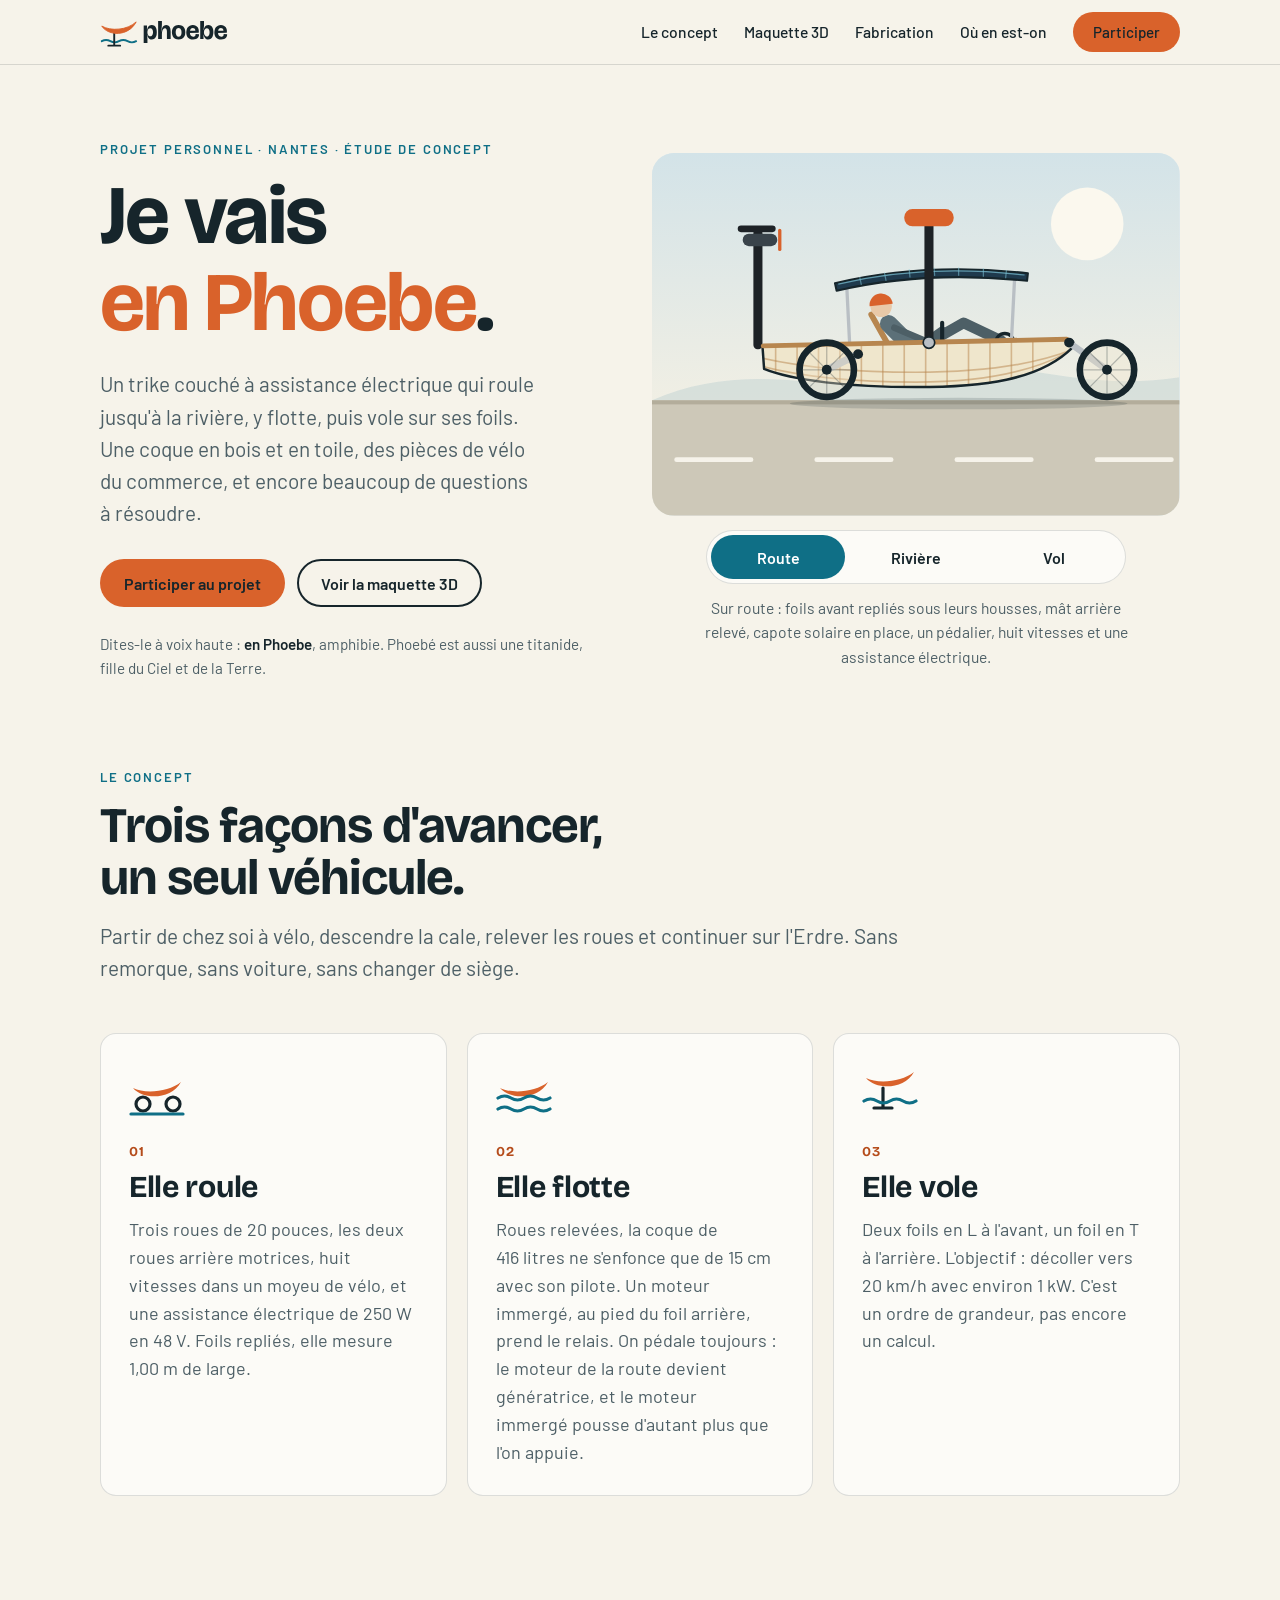
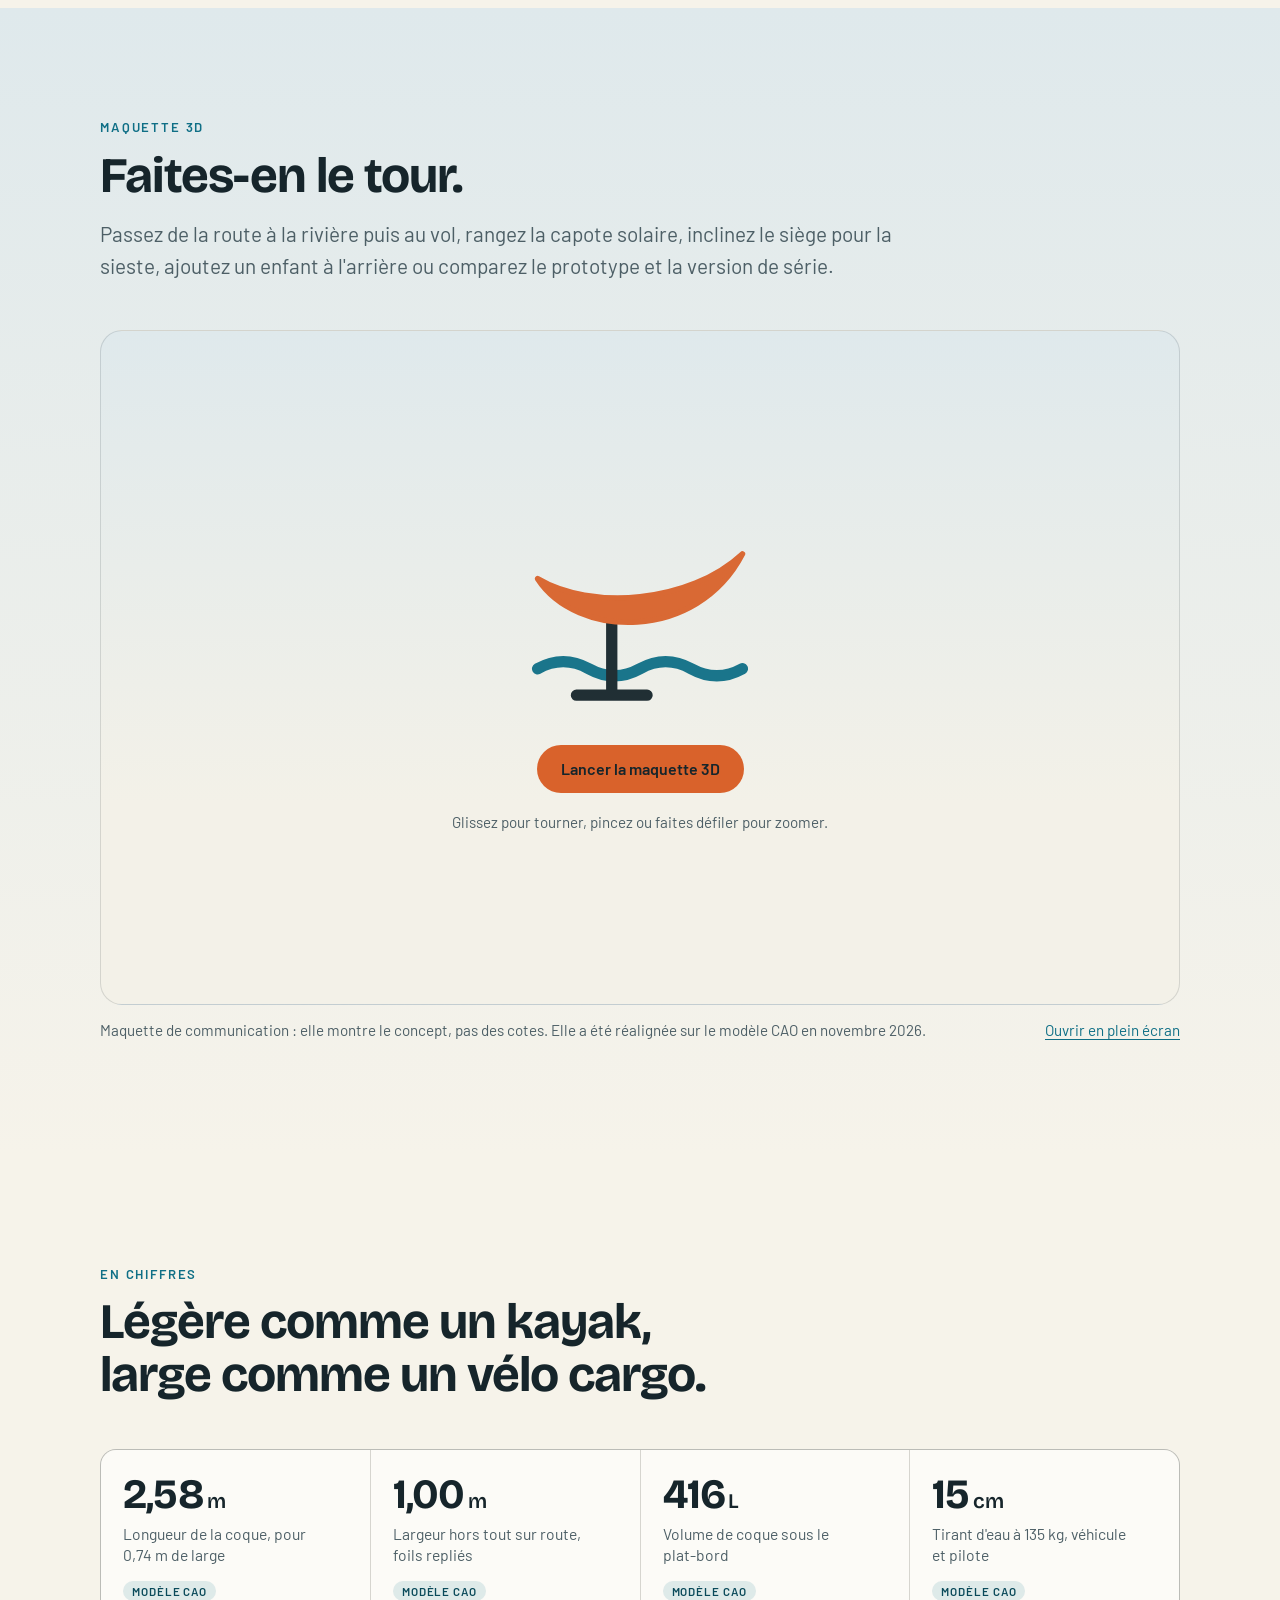
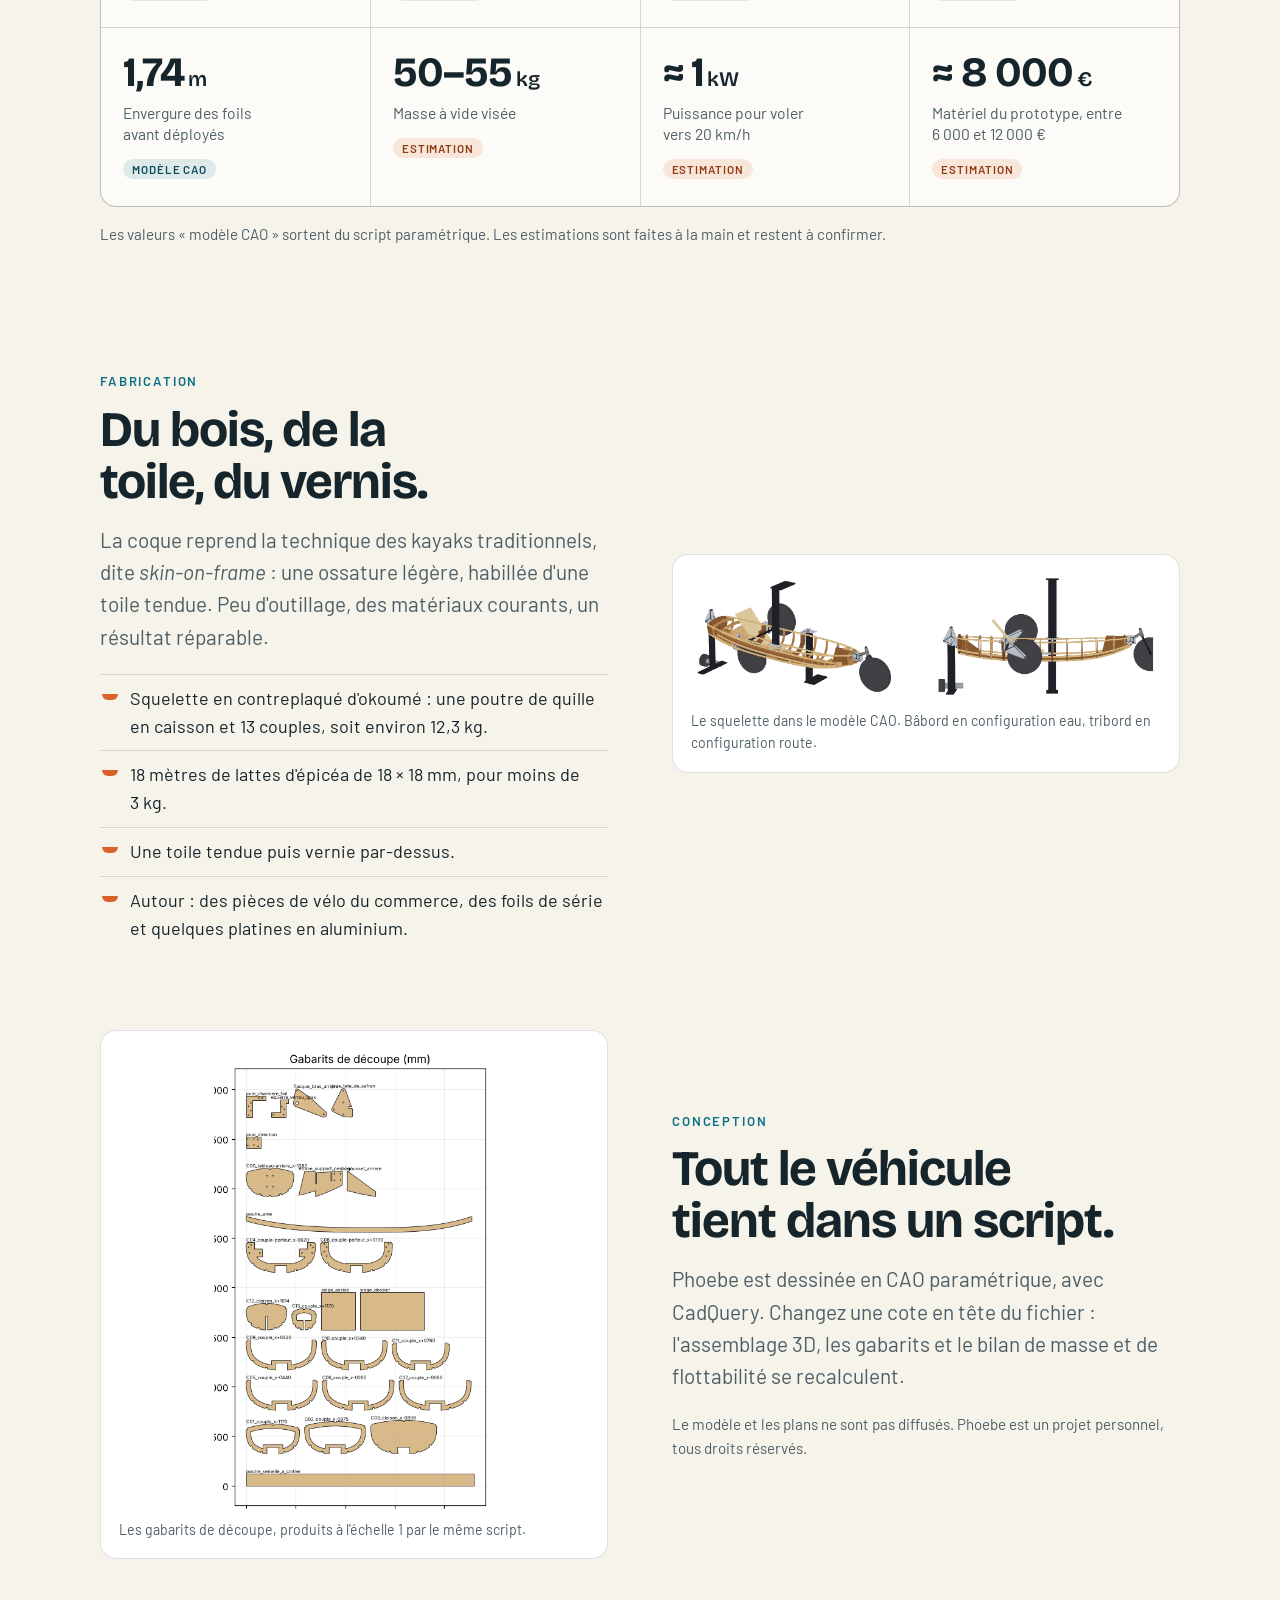
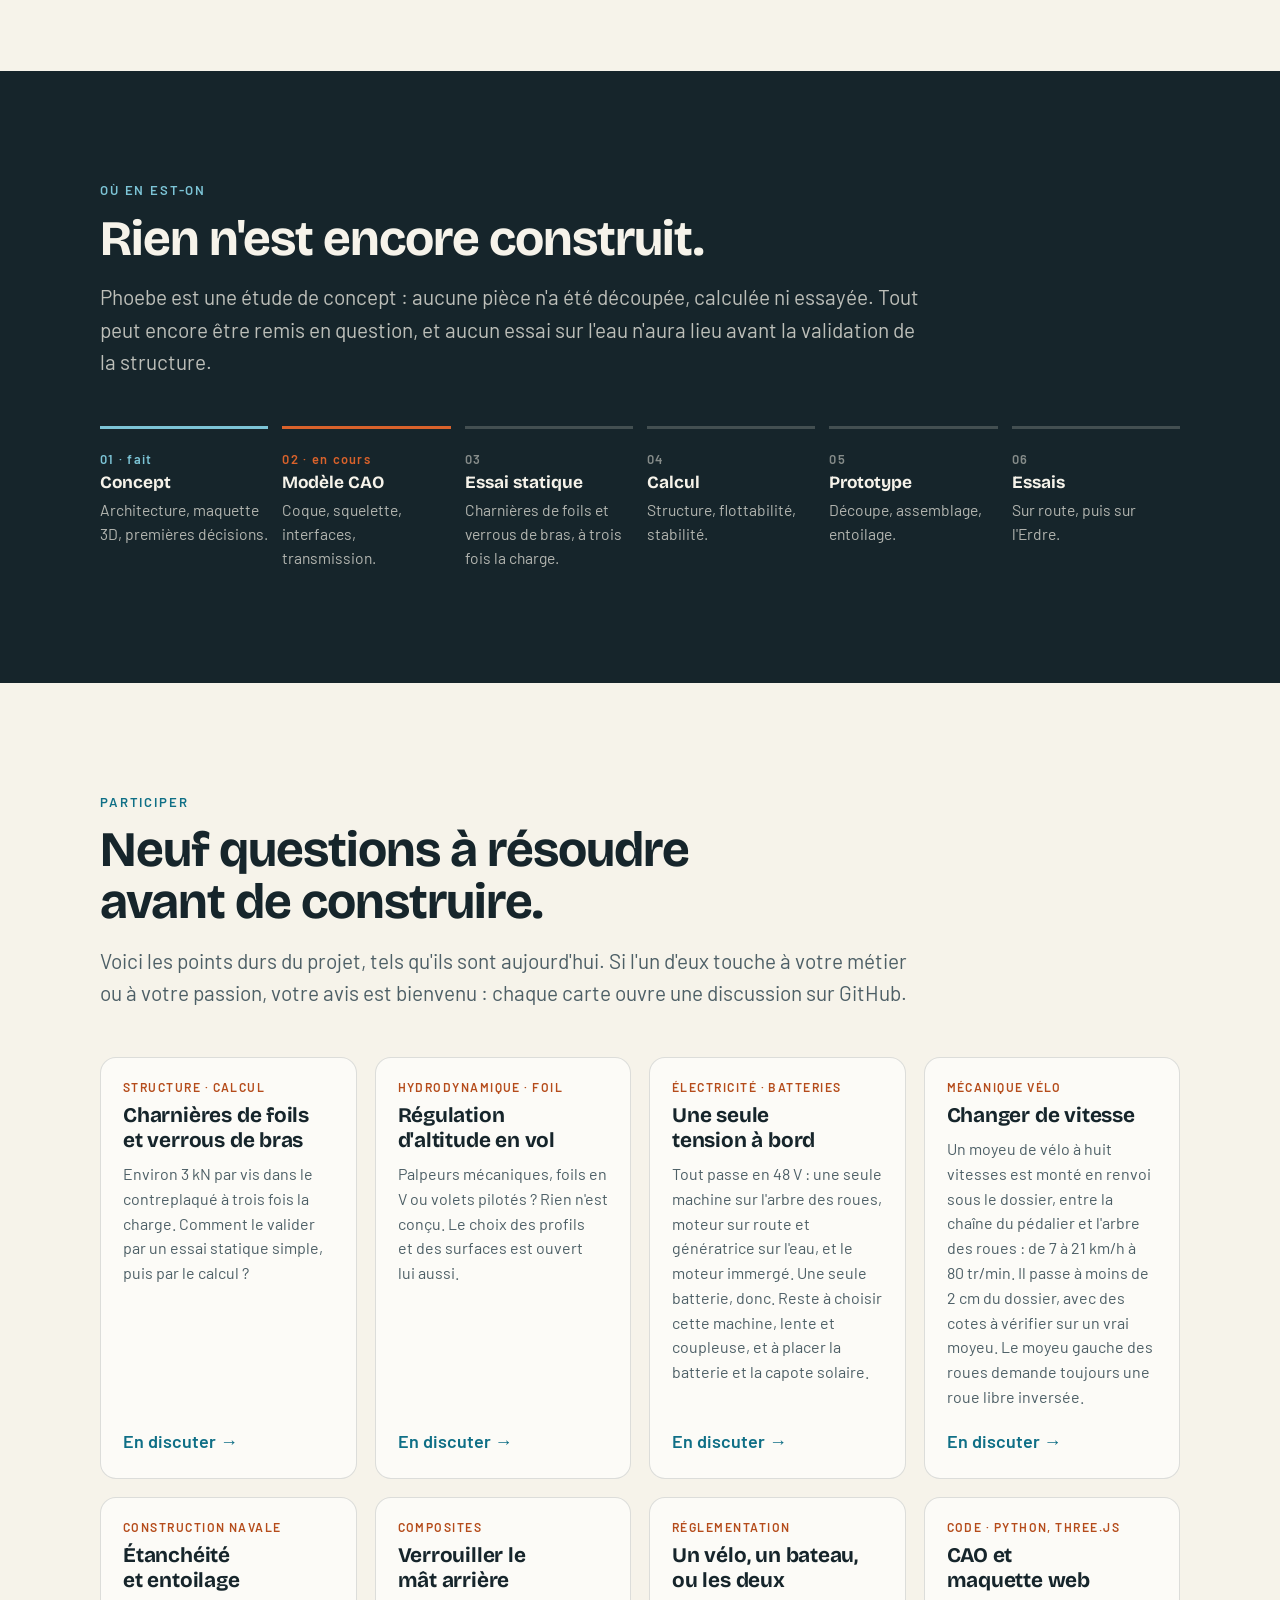
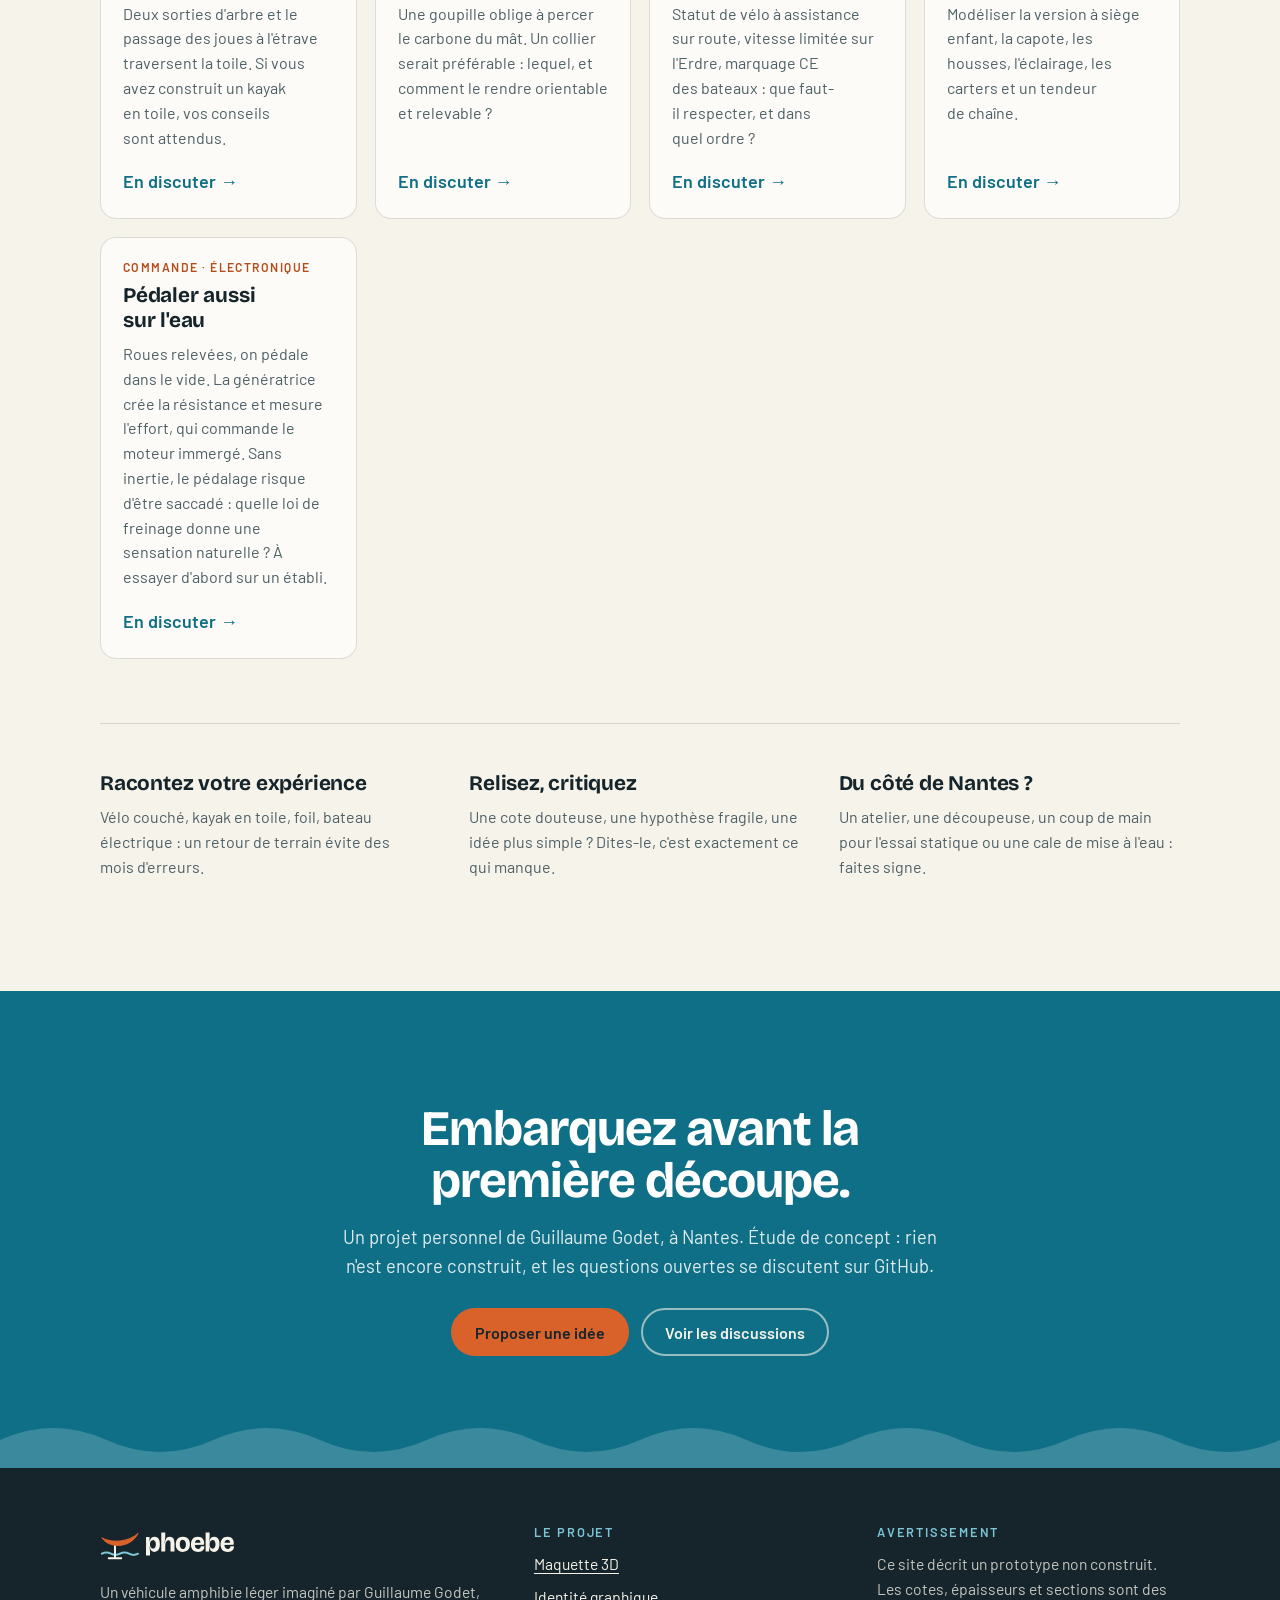
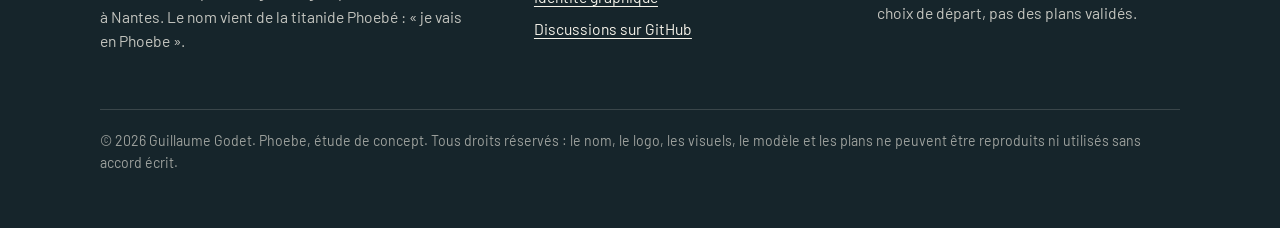
==== commit 1f463e6e: "Site et maquette : huit vitesses, machine d'arbre et pédalage sur l'eau Co-Authored-By: Claude Fable" ====
--- a/index.html
+++ b/index.html
@@ -293,7 +293,7 @@
         <button type="button" data-mode="eau" aria-pressed="false">Rivière</button>
         <button type="button" data-mode="vol" aria-pressed="false">Vol</button>
       </div>
-      <p class="legende" id="legende">Sur route : foils avant repliés sous leurs housses, mât arrière relevé, capote solaire en place, un pédalier assisté.</p>
+      <p class="legende" id="legende">Sur route : foils avant repliés sous leurs housses, mât arrière relevé, capote solaire en place, un pédalier, huit vitesses et une assistance électrique.</p>
     </div>
   </div>
 </section>
@@ -311,13 +311,13 @@
         <svg viewBox="0 0 56 56" fill="none" stroke-linecap="round" aria-hidden="true"><path d="M4 26C14 38 42 38 52 20 40 30 16 32 4 26Z" fill="#d9622b"/><circle cx="14" cy="42" r="7" stroke="#16252b" stroke-width="3.200"/><circle cx="44" cy="42" r="7" stroke="#16252b" stroke-width="3.200"/><path d="M2 52h52" stroke="#0f6f86" stroke-width="3.200"/></svg>
         <span class="num">01</span>
         <h3>Elle roule</h3>
-        <p>Trois roues de 20&nbsp;pouces, les deux roues arrière motrices, et un moteur de pédalier de 250&nbsp;W en 48&nbsp;V. Foils repliés, elle mesure 1,00&nbsp;m de large.</p>
+        <p>Trois roues de 20&nbsp;pouces, les deux roues arrière motrices, huit vitesses dans un moyeu de vélo, et une assistance électrique de 250&nbsp;W en 48&nbsp;V. Foils repliés, elle mesure 1,00&nbsp;m de large.</p>
       </article>
       <article class="carte">
         <svg viewBox="0 0 56 56" fill="none" stroke-linecap="round" aria-hidden="true"><path d="M4 26C14 38 42 38 52 20 40 30 16 32 4 26Z" fill="#d9622b"/><path d="M2 36q6.500-4 13 0t13 0 13 0 13 0M2 47q6.500-4 13 0t13 0 13 0 13 0" stroke="#0f6f86" stroke-width="3.200"/></svg>
         <span class="num">02</span>
         <h3>Elle flotte</h3>
-        <p>Roues relevées, la coque de 416&nbsp;litres ne s'enfonce que de 15&nbsp;cm avec son pilote. Un moteur immergé, au pied du foil arrière, prend le relais. L'idée&nbsp;: qu'il pousse d'autant plus que l'on pédale.</p>
+        <p>Roues relevées, la coque de 416&nbsp;litres ne s'enfonce que de 15&nbsp;cm avec son pilote. Un moteur immergé, au pied du foil arrière, prend le relais. On pédale toujours&nbsp;: le moteur de la route devient génératrice, et le moteur immergé pousse d'autant plus que l'on appuie.</p>
       </article>
       <article class="carte">
         <svg viewBox="0 0 56 56" fill="none" stroke-linecap="round" aria-hidden="true"><path d="M4 16C14 28 42 28 52 10 40 20 16 22 4 16Z" fill="#d9622b"/><path d="M21 26v20M12 46h18" stroke="#16252b" stroke-width="3.200"/><path d="M2 39q6.500-4 13 0t13 0 13 0 13 0" stroke="#0f6f86" stroke-width="3.200"/></svg>
@@ -451,13 +451,13 @@
       <article class="chantier">
         <span class="metier">Électricité · batteries</span>
         <h3>Une seule tension à bord</h3>
-        <p>Tout passe en 48&nbsp;V&nbsp;: il existe des moteurs de pédalier de 250&nbsp;W dans cette tension, celle du moteur immergé. Une seule batterie, donc. Reste à lui trouver sa place, et celle de la capote solaire.</p>
+        <p>Tout passe en 48&nbsp;V&nbsp;: une seule machine sur l'arbre des roues, moteur sur route et génératrice sur l'eau, et le moteur immergé. Une seule batterie, donc. Reste à choisir cette machine, lente et coupleuse, et à placer la batterie et la capote solaire.</p>
         <a href="https://github.com/guillaumegodet/phoebe/issues" data-sujet="Électricité : 48 V, batterie et capote solaire">En discuter</a>
       </article>
       <article class="chantier">
         <span class="metier">Mécanique vélo</span>
         <h3>Changer de vitesse</h3>
-        <p>Un seul rapport aujourd'hui, trop long pour remonter une cale. La piste&nbsp;: un moyeu de vélo à huit vitesses monté en renvoi, entre la chaîne du pédalier et l'arbre des roues. Le moyeu gauche demande toujours une roue libre inversée.</p>
+        <p>Un moyeu de vélo à huit vitesses est monté en renvoi sous le dossier, entre la chaîne du pédalier et l'arbre des roues&nbsp;: de 7 à 21&nbsp;km/h à 80&nbsp;tr/min. Il passe à moins de 2&nbsp;cm du dossier, avec des cotes à vérifier sur un vrai moyeu. Le moyeu gauche des roues demande toujours une roue libre inversée.</p>
         <a href="https://github.com/guillaumegodet/phoebe/issues" data-sujet="Transmission : changement de vitesses et moyeu gauche">En discuter</a>
       </article>
       <article class="chantier">
@@ -481,13 +481,13 @@
       <article class="chantier">
         <span class="metier">Code · Python, three.js</span>
         <h3>CAO et maquette web</h3>
-        <p>Modéliser le changement de vitesses, la version à siège enfant, la capote, les housses et l'éclairage.</p>
+        <p>Modéliser la version à siège enfant, la capote, les housses, l'éclairage, les carters et un tendeur de chaîne.</p>
         <a href="https://github.com/guillaumegodet/phoebe/issues" data-sujet="CAO et maquette : ">En discuter</a>
       </article>
       <article class="chantier">
         <span class="metier">Commande · électronique</span>
         <h3>Pédaler aussi sur l'eau</h3>
-        <p>La poussée du moteur immergé suivrait le pédalage plutôt qu'une manette&nbsp;: un capteur de pédalage du commerce commande son variateur. Les roues relevées n'offrent presque pas de résistance&nbsp;: comment rendre l'effort réel&nbsp;?</p>
+        <p>Roues relevées, on pédale dans le vide. La génératrice crée la résistance et mesure l'effort, qui commande le moteur immergé. Sans inertie, le pédalage risque d'être saccadé&nbsp;: quelle loi de freinage donne une sensation naturelle&nbsp;? À essayer d'abord sur un établi.</p>
         <a href="https://github.com/guillaumegodet/phoebe/issues" data-sujet="Commande : poussée du moteur immergé liée au pédalage">En discuter</a>
       </article>
     </div>
@@ -544,7 +544,7 @@
   var scene=document.getElementById('scene'),legende=document.getElementById('legende');
   var boutons=[].slice.call(document.querySelectorAll('.modes button'));
   var textes={
-    route:"Sur route : foils avant repliés sous leurs housses, mât arrière relevé, capote solaire en place, un pédalier assisté.",
+    route:"Sur route : foils avant repliés sous leurs housses, mât arrière relevé, capote solaire en place, un pédalier, huit vitesses et une assistance électrique.",
     eau:"Sur la rivière : roues relevées, 15 cm de tirant d'eau, le moteur immergé à mi-course, toujours à l'abri de la capote.",
     vol:"En vol : capote rangée, les trois foils déployés portent la coque au-dessus de l'eau. C'est l'objectif."
   };
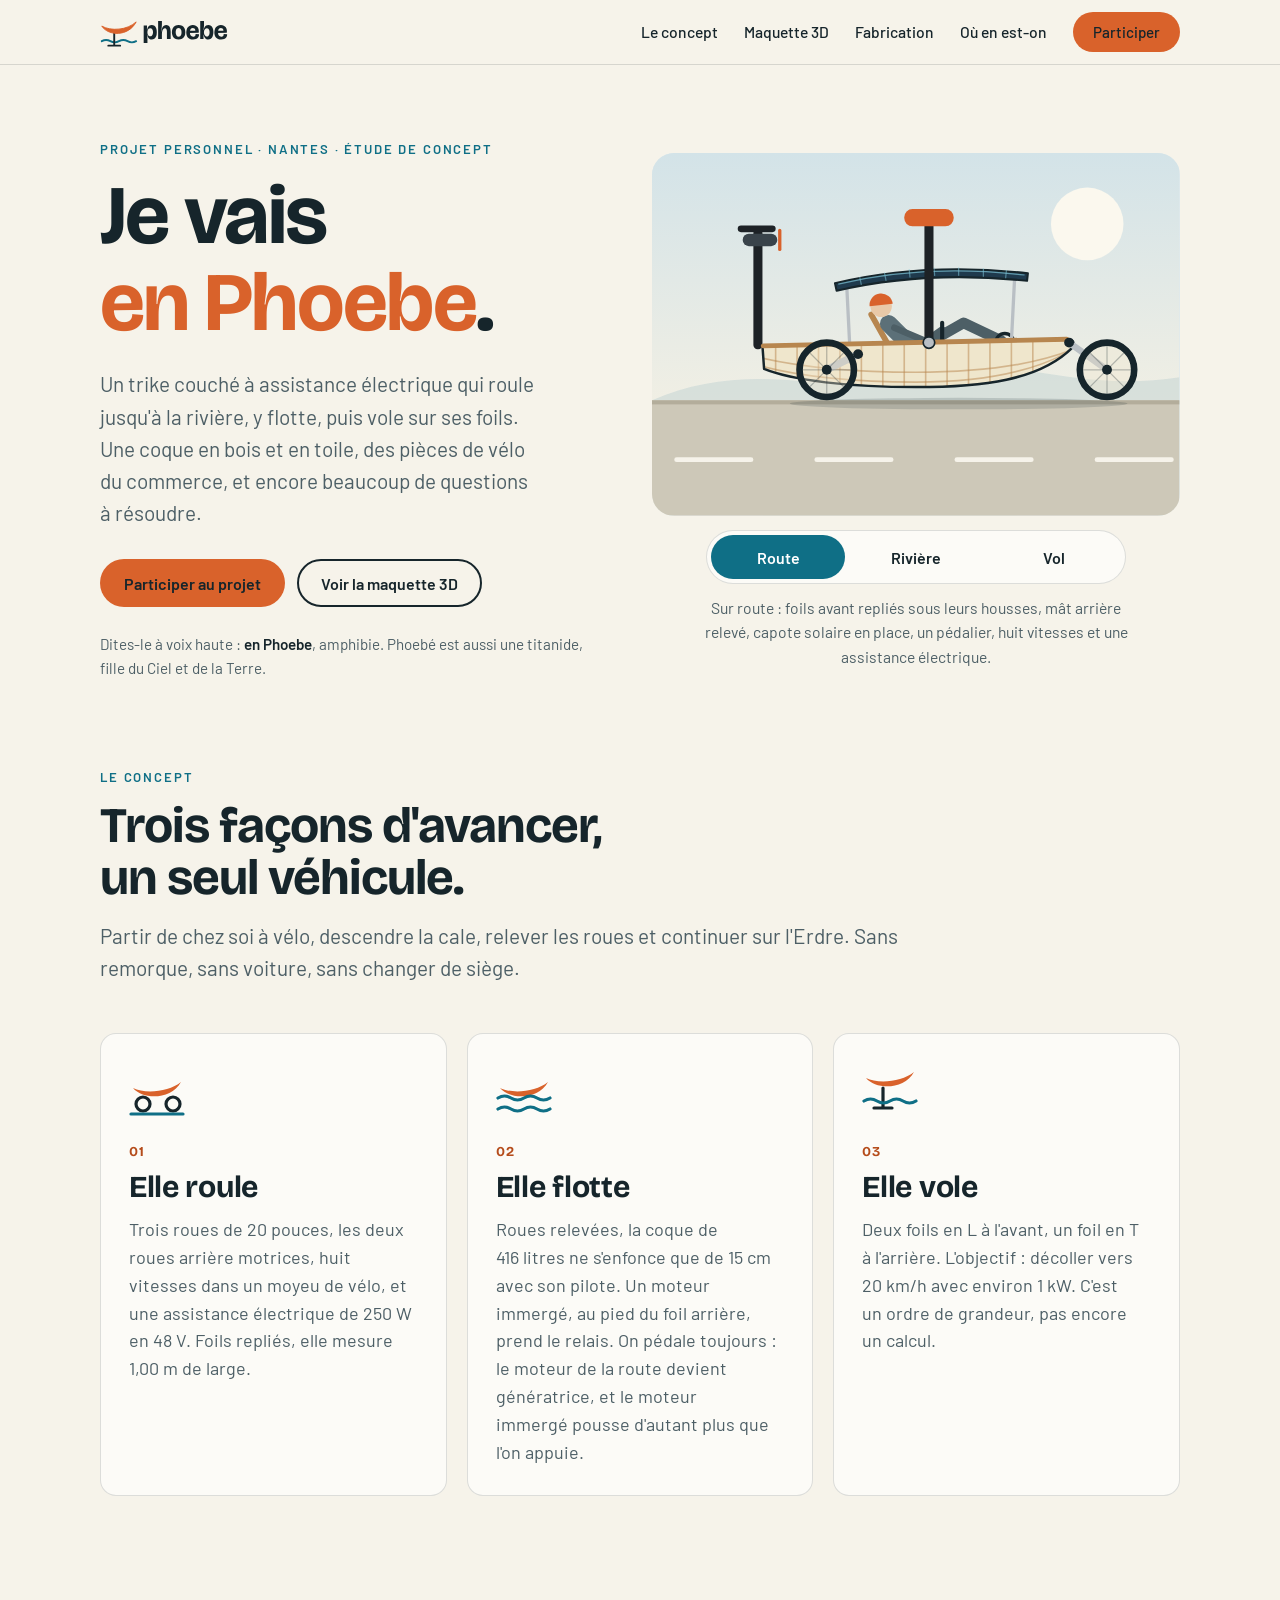
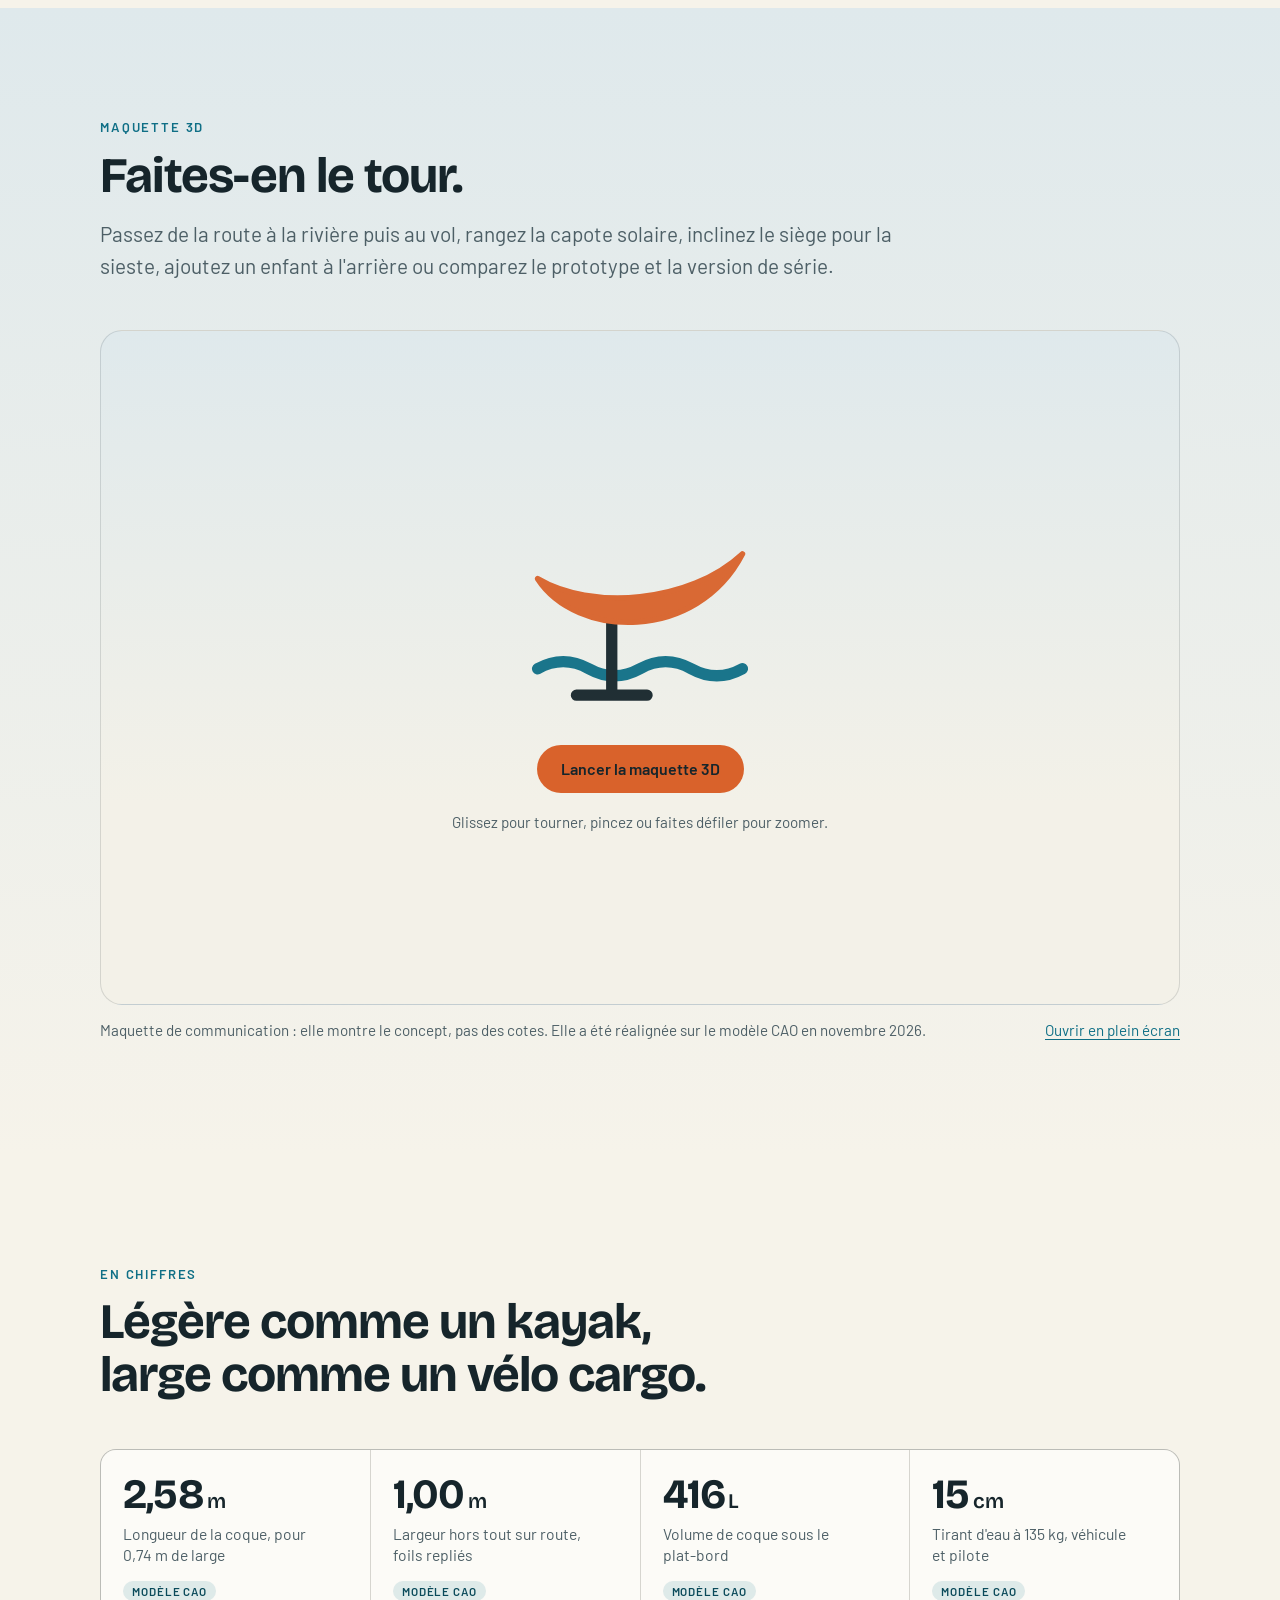
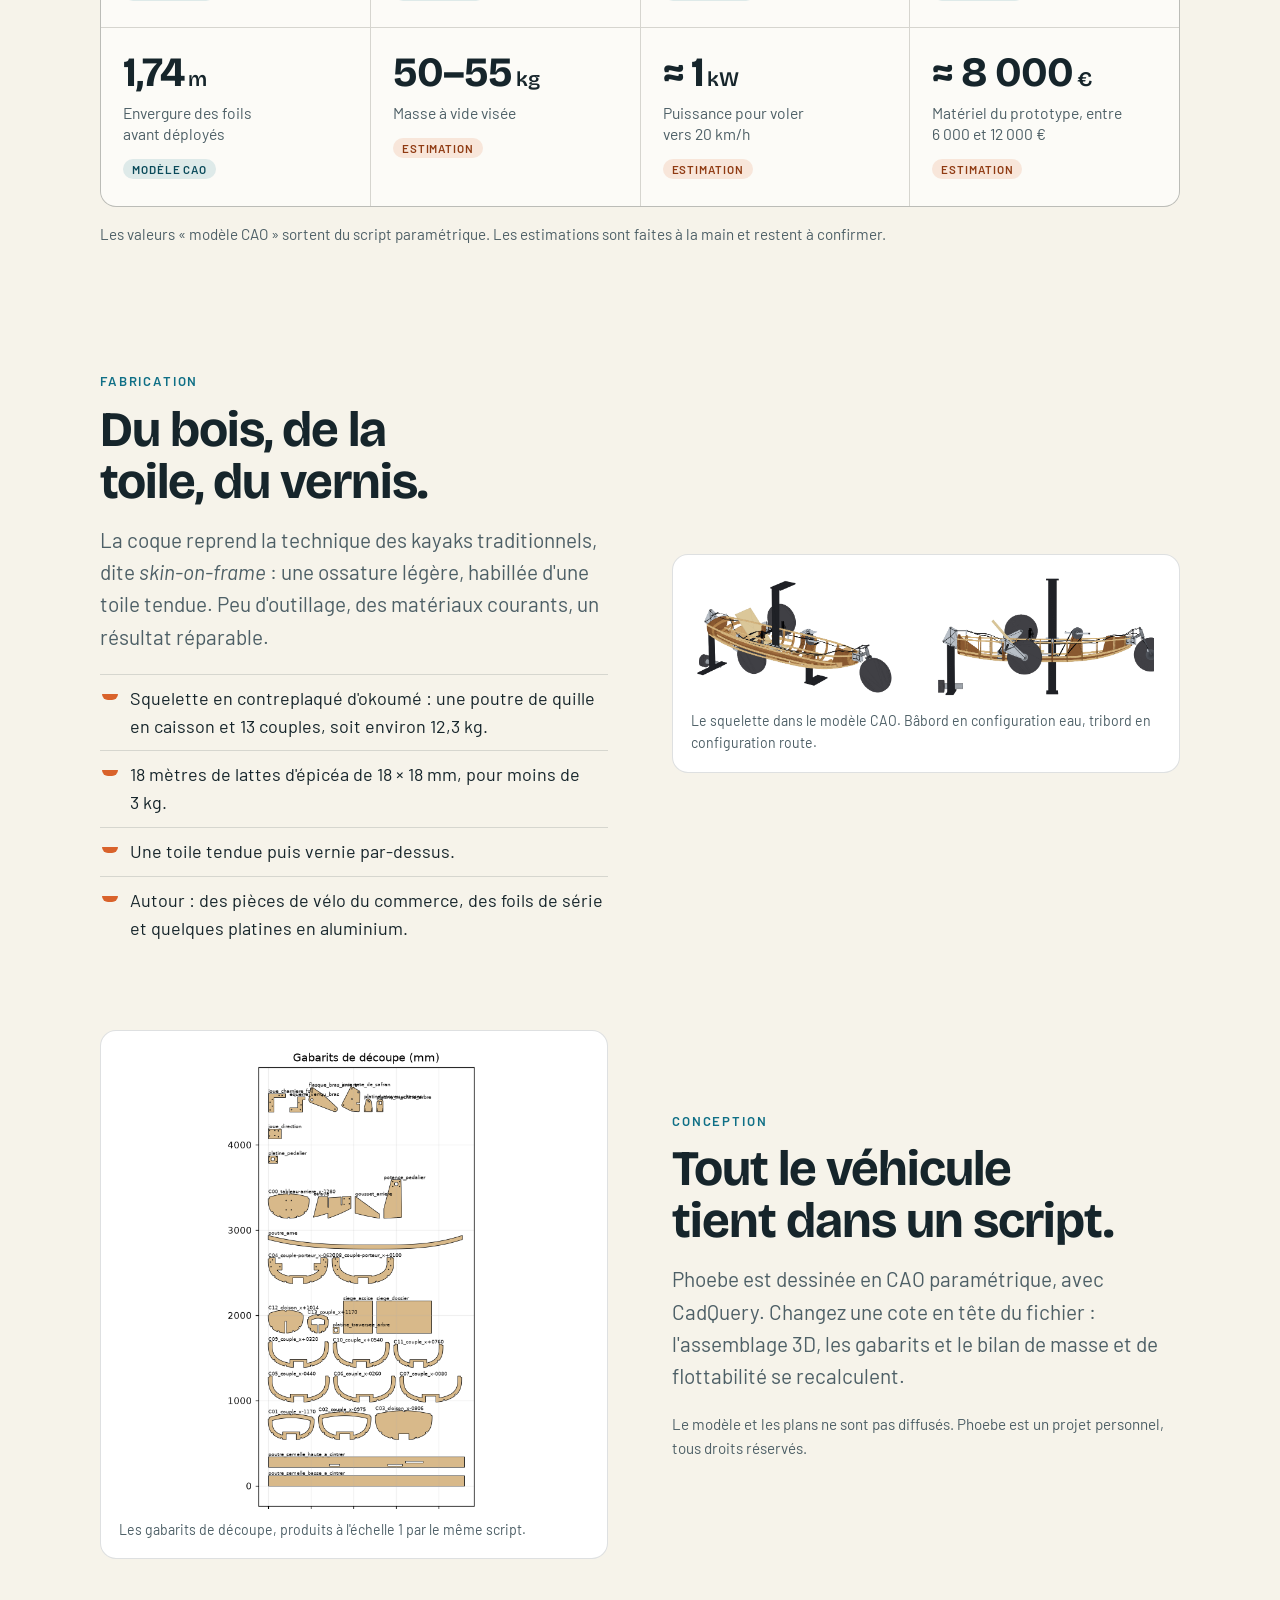
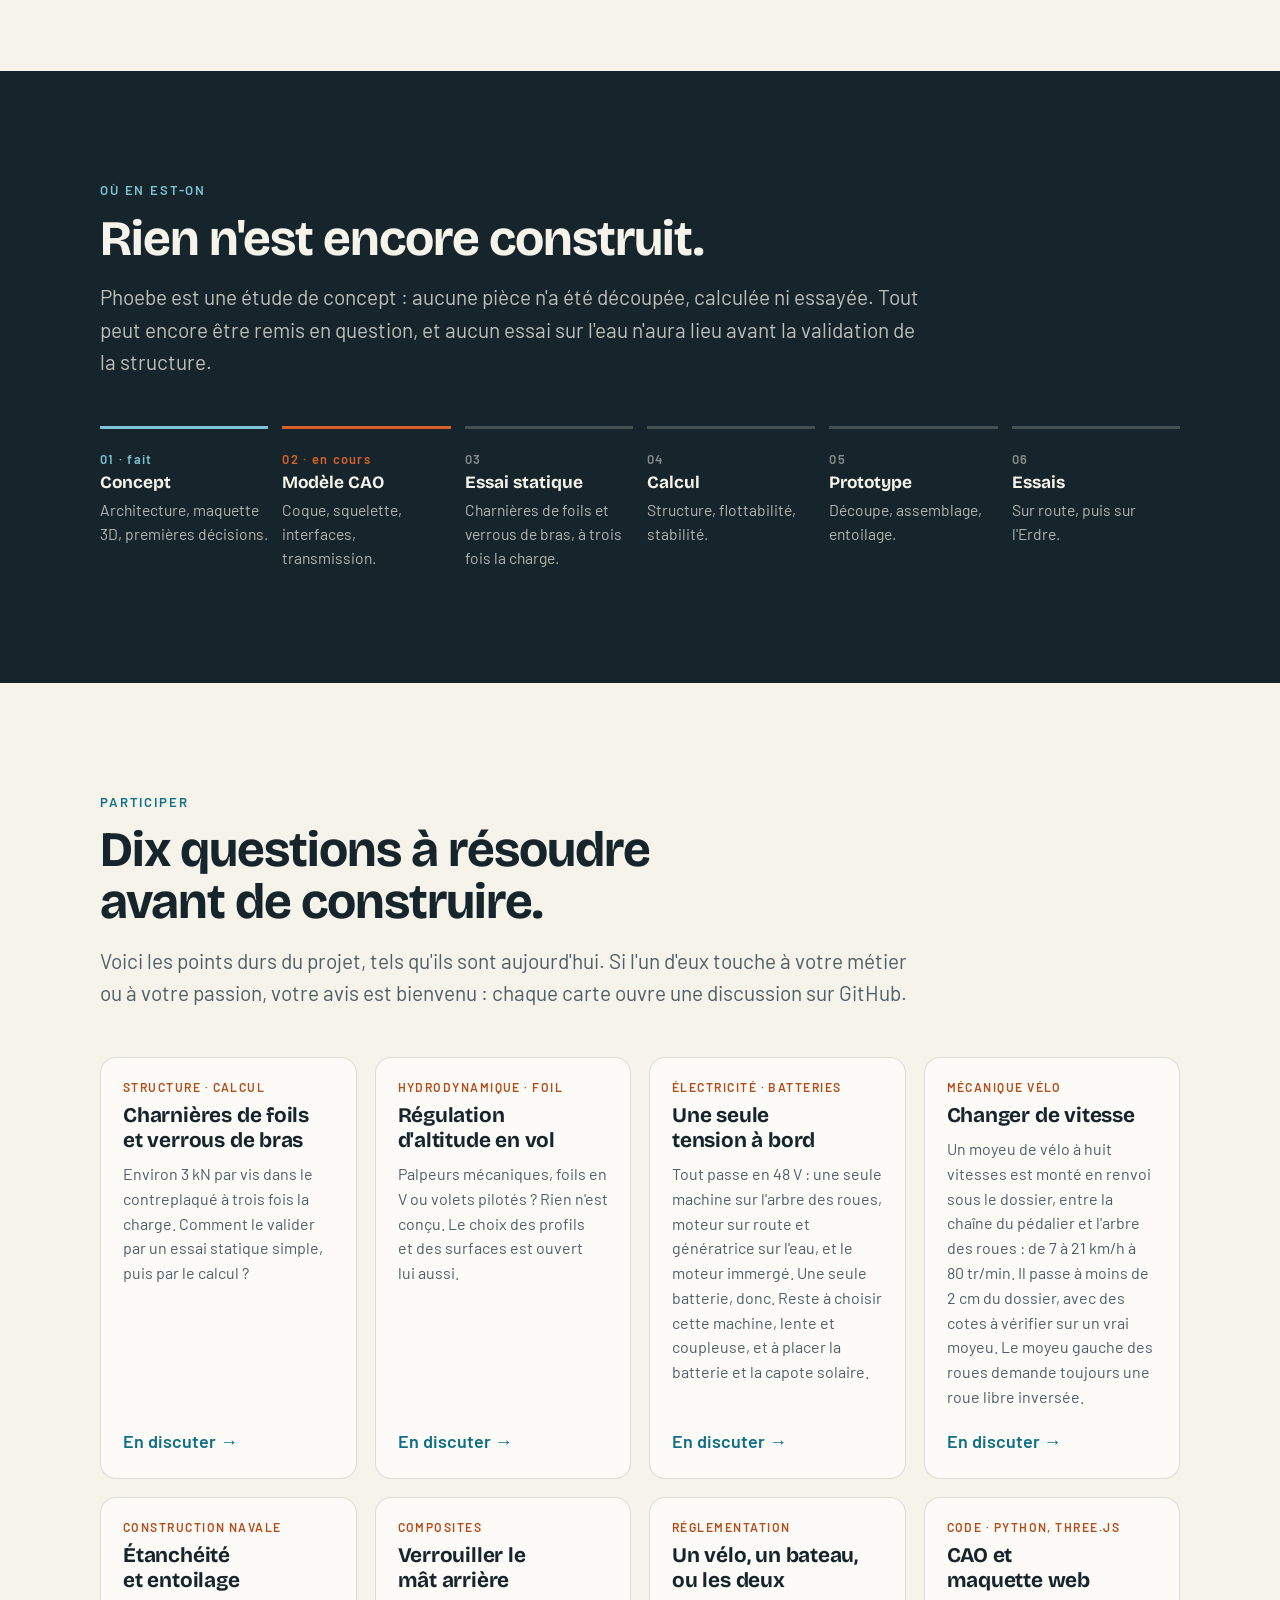
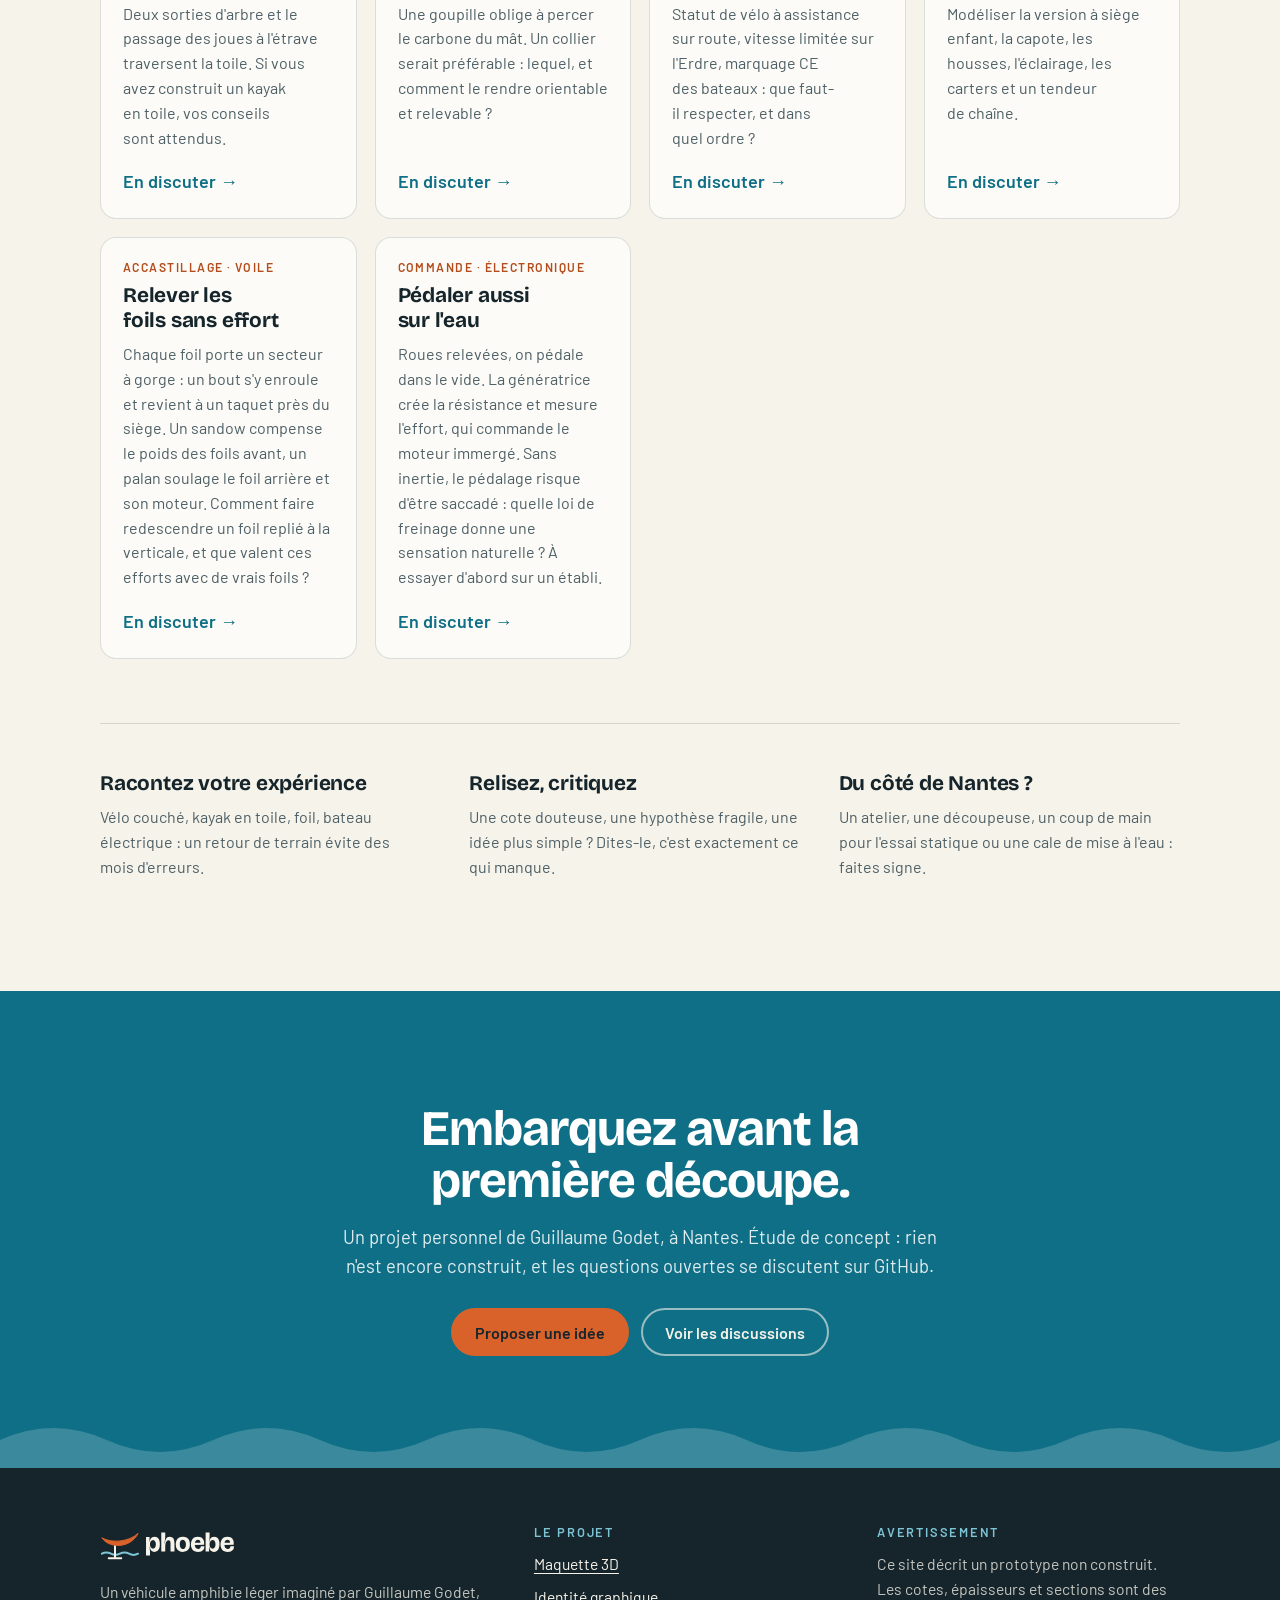
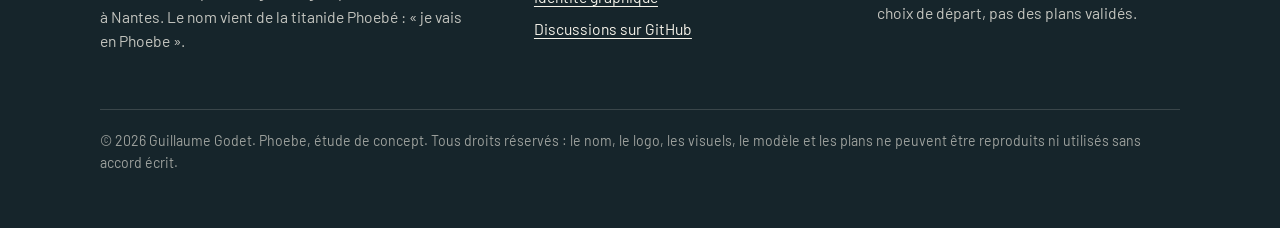
==== commit dfc79674: "Site et maquette : relevage des foils, un seul phare de style ancien Co-Authored-By: Claude Fable 5." ====
--- a/index.html
+++ b/index.html
@@ -432,7 +432,7 @@
   <div class="cadre">
     <div class="entete-section">
       <p class="surtitre">Participer</p>
-      <h2>Neuf questions à résoudre avant de construire.</h2>
+      <h2>Dix questions à résoudre avant de construire.</h2>
       <p class="chapo">Voici les points durs du projet, tels qu'ils sont aujourd'hui. Si l'un d'eux touche à votre métier ou à votre passion, votre avis est bienvenu&nbsp;: chaque carte ouvre une discussion sur GitHub.</p>
     </div>
     <div class="chantiers">
@@ -483,6 +483,12 @@
         <h3>CAO et maquette web</h3>
         <p>Modéliser la version à siège enfant, la capote, les housses, l'éclairage, les carters et un tendeur de chaîne.</p>
         <a href="https://github.com/guillaumegodet/phoebe/issues" data-sujet="CAO et maquette : ">En discuter</a>
+      </article>
+      <article class="chantier">
+        <span class="metier">Accastillage · voile</span>
+        <h3>Relever les foils sans effort</h3>
+        <p>Chaque foil porte un secteur à gorge&nbsp;: un bout s'y enroule et revient à un taquet près du siège. Un sandow compense le poids des foils avant, un palan soulage le foil arrière et son moteur. Comment faire redescendre un foil replié à la verticale, et que valent ces efforts avec de vrais foils&nbsp;?</p>
+        <a href="https://github.com/guillaumegodet/phoebe/issues" data-sujet="Foils : relevage depuis le siège">En discuter</a>
       </article>
       <article class="chantier">
         <span class="metier">Commande · électronique</span>
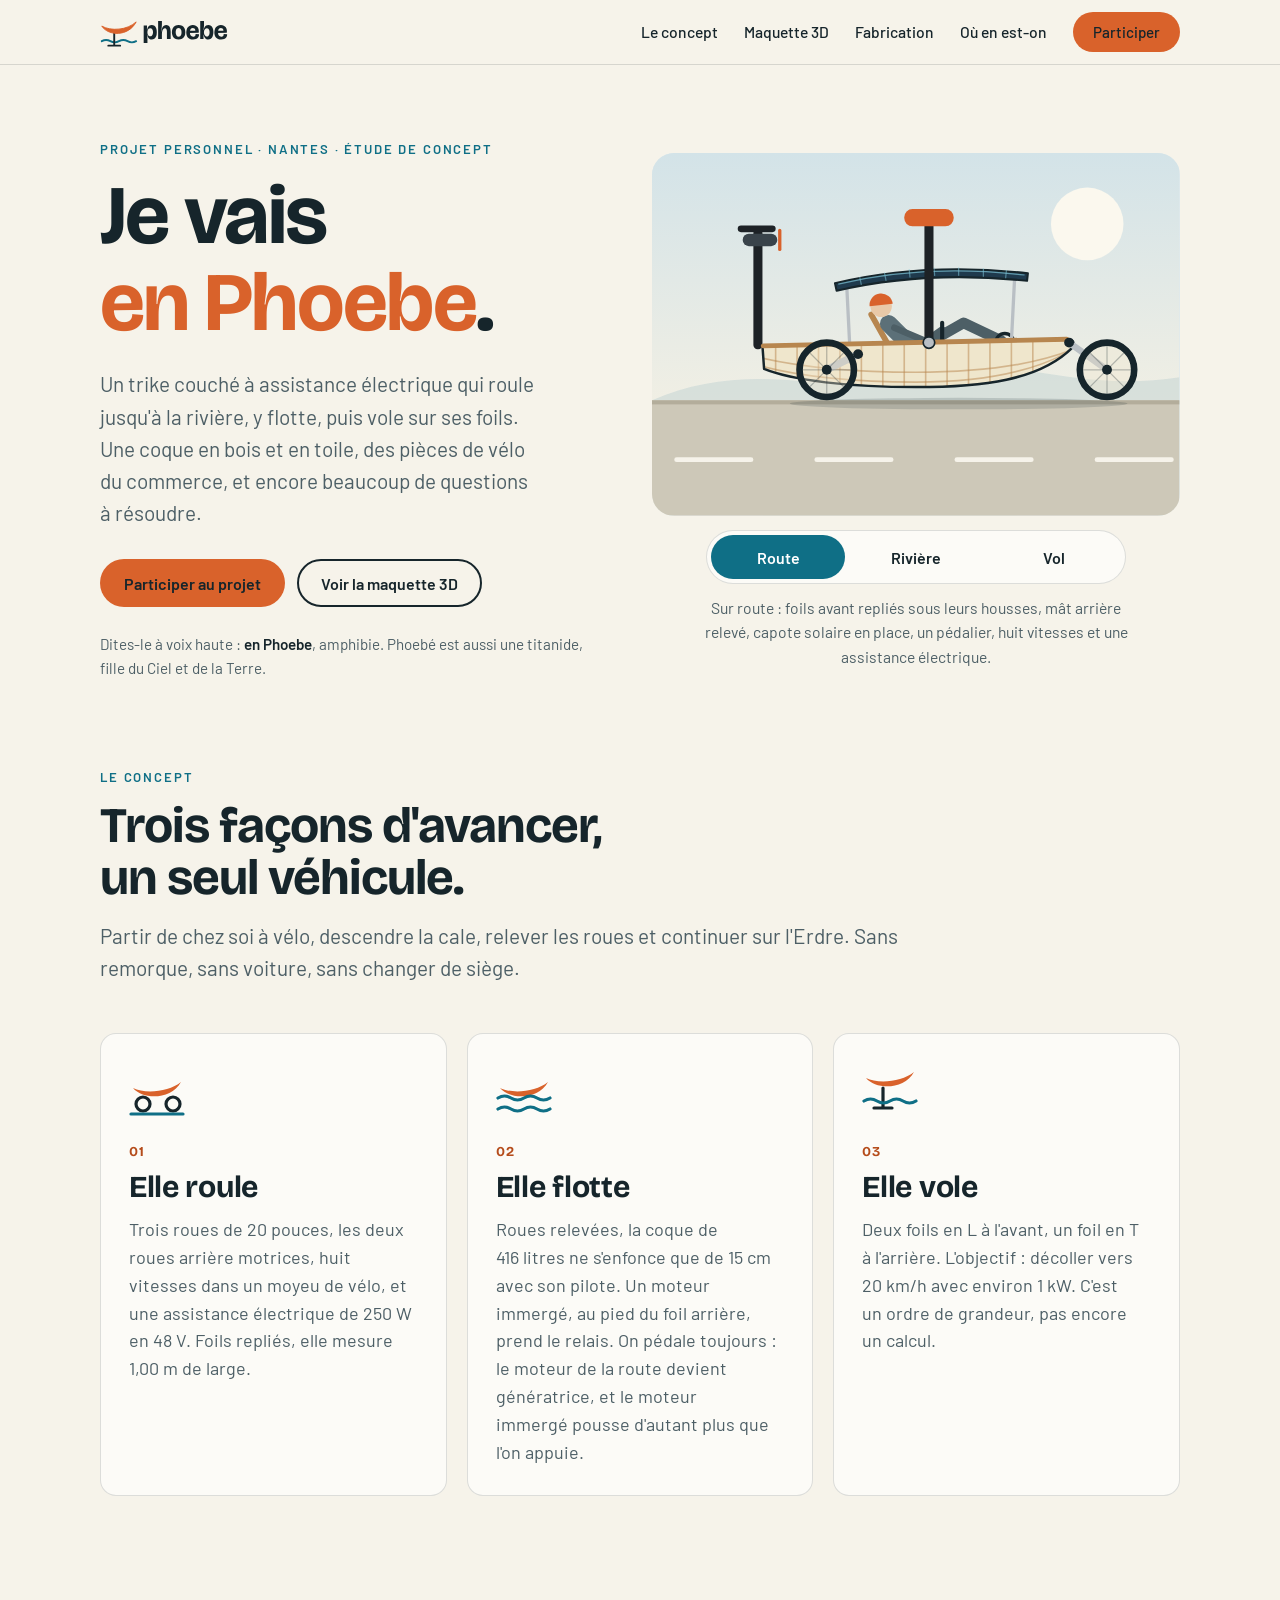
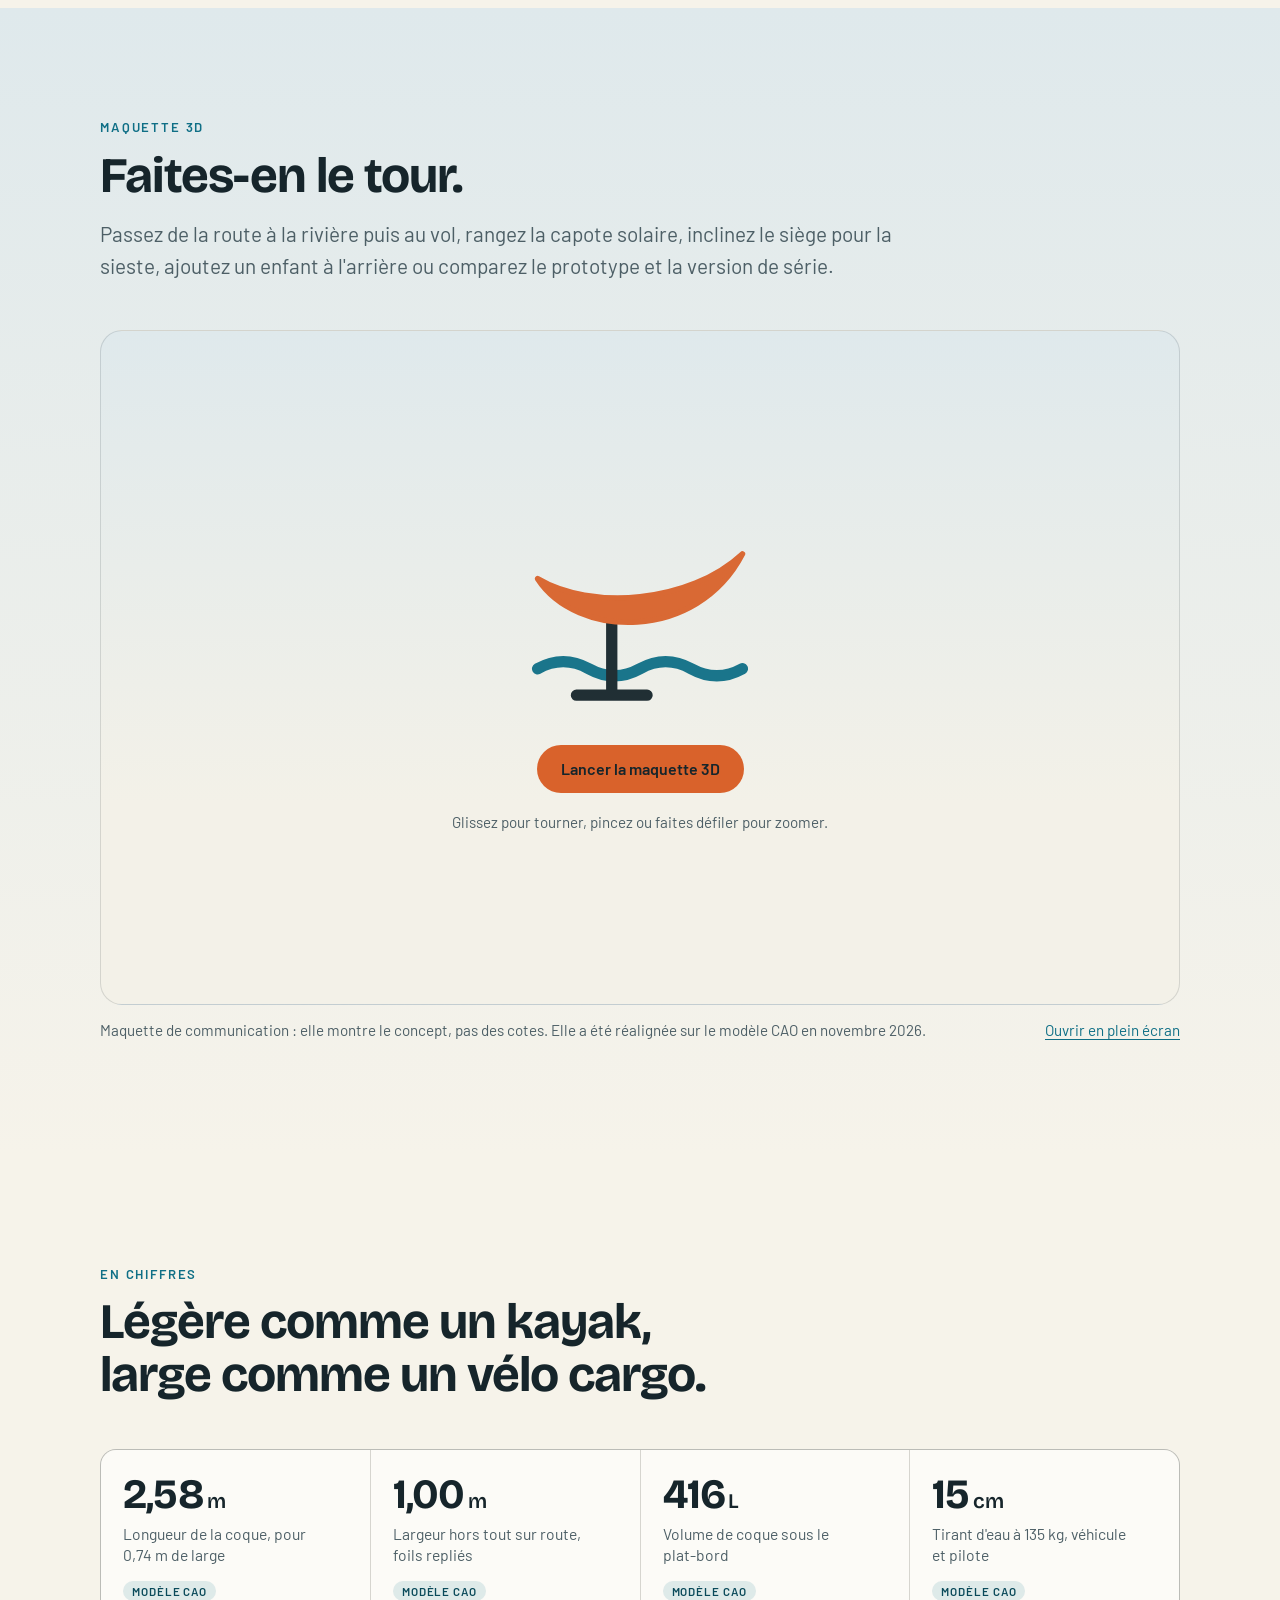
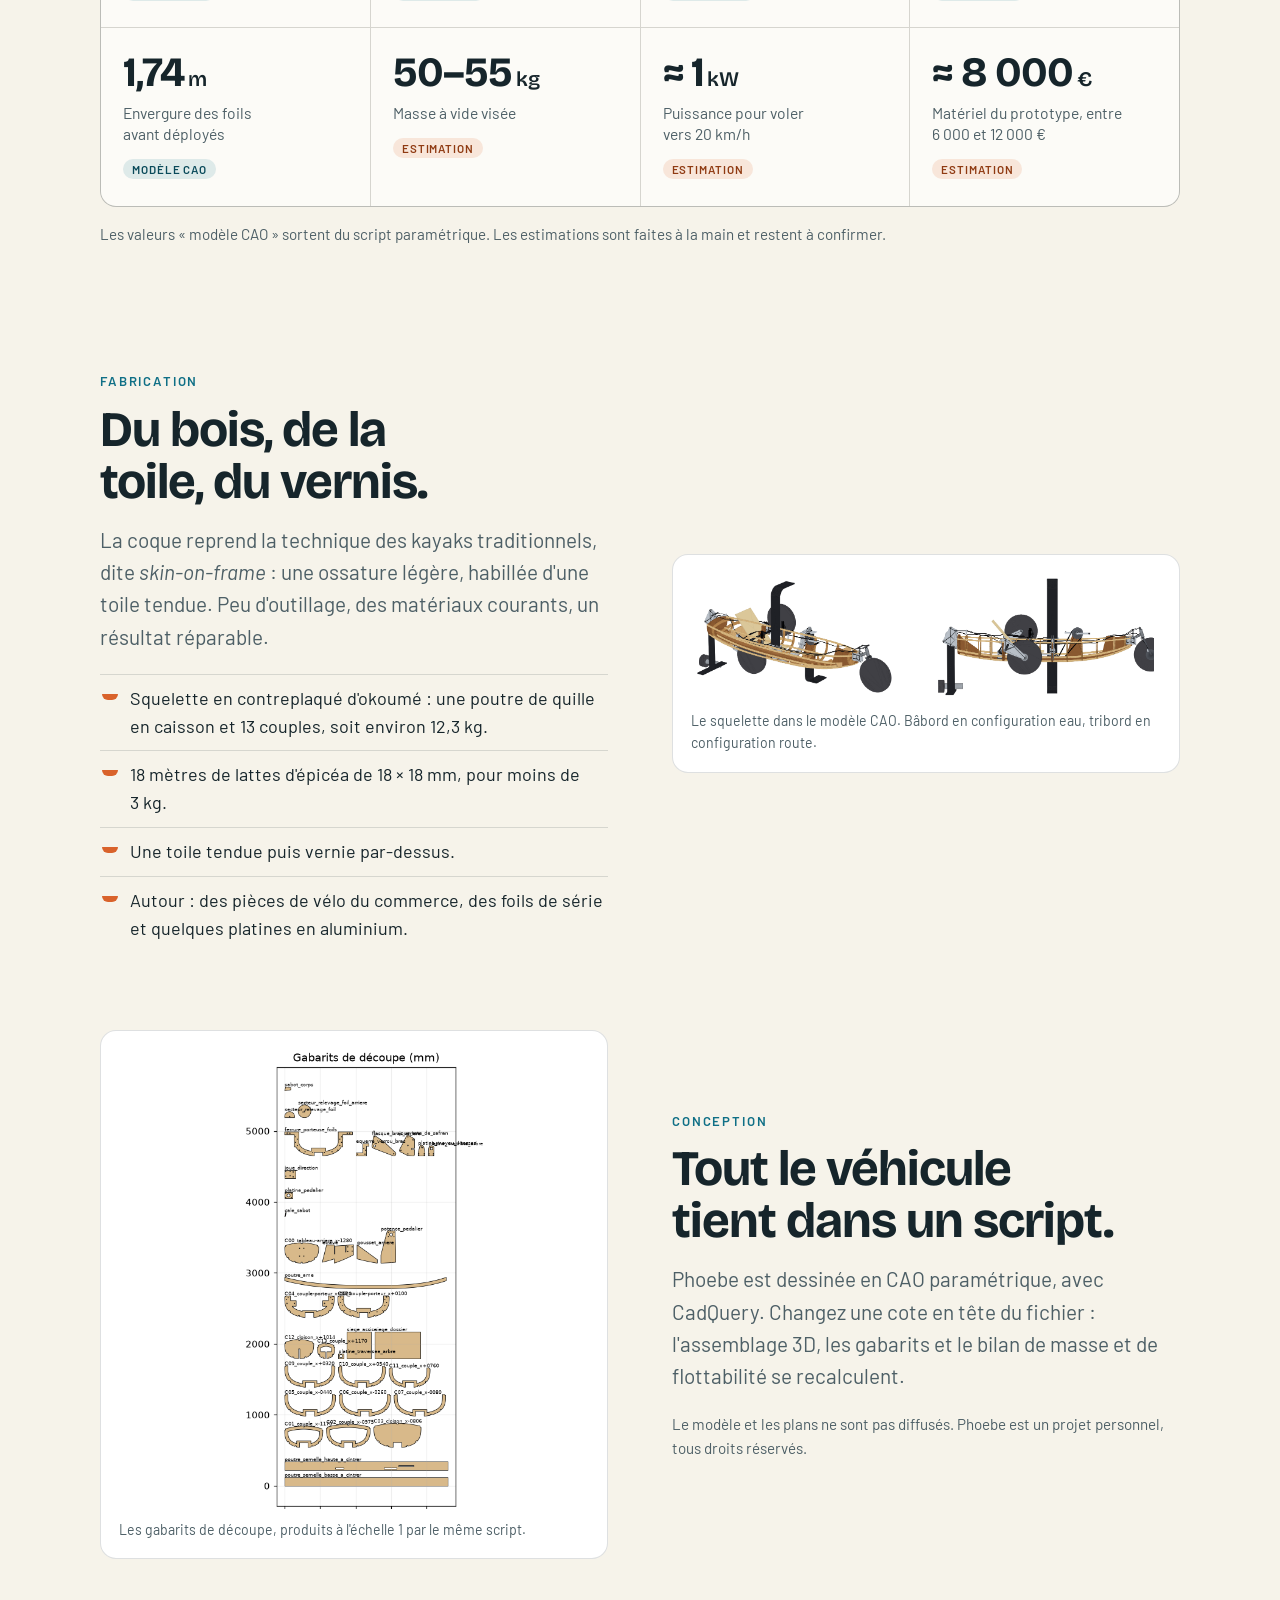
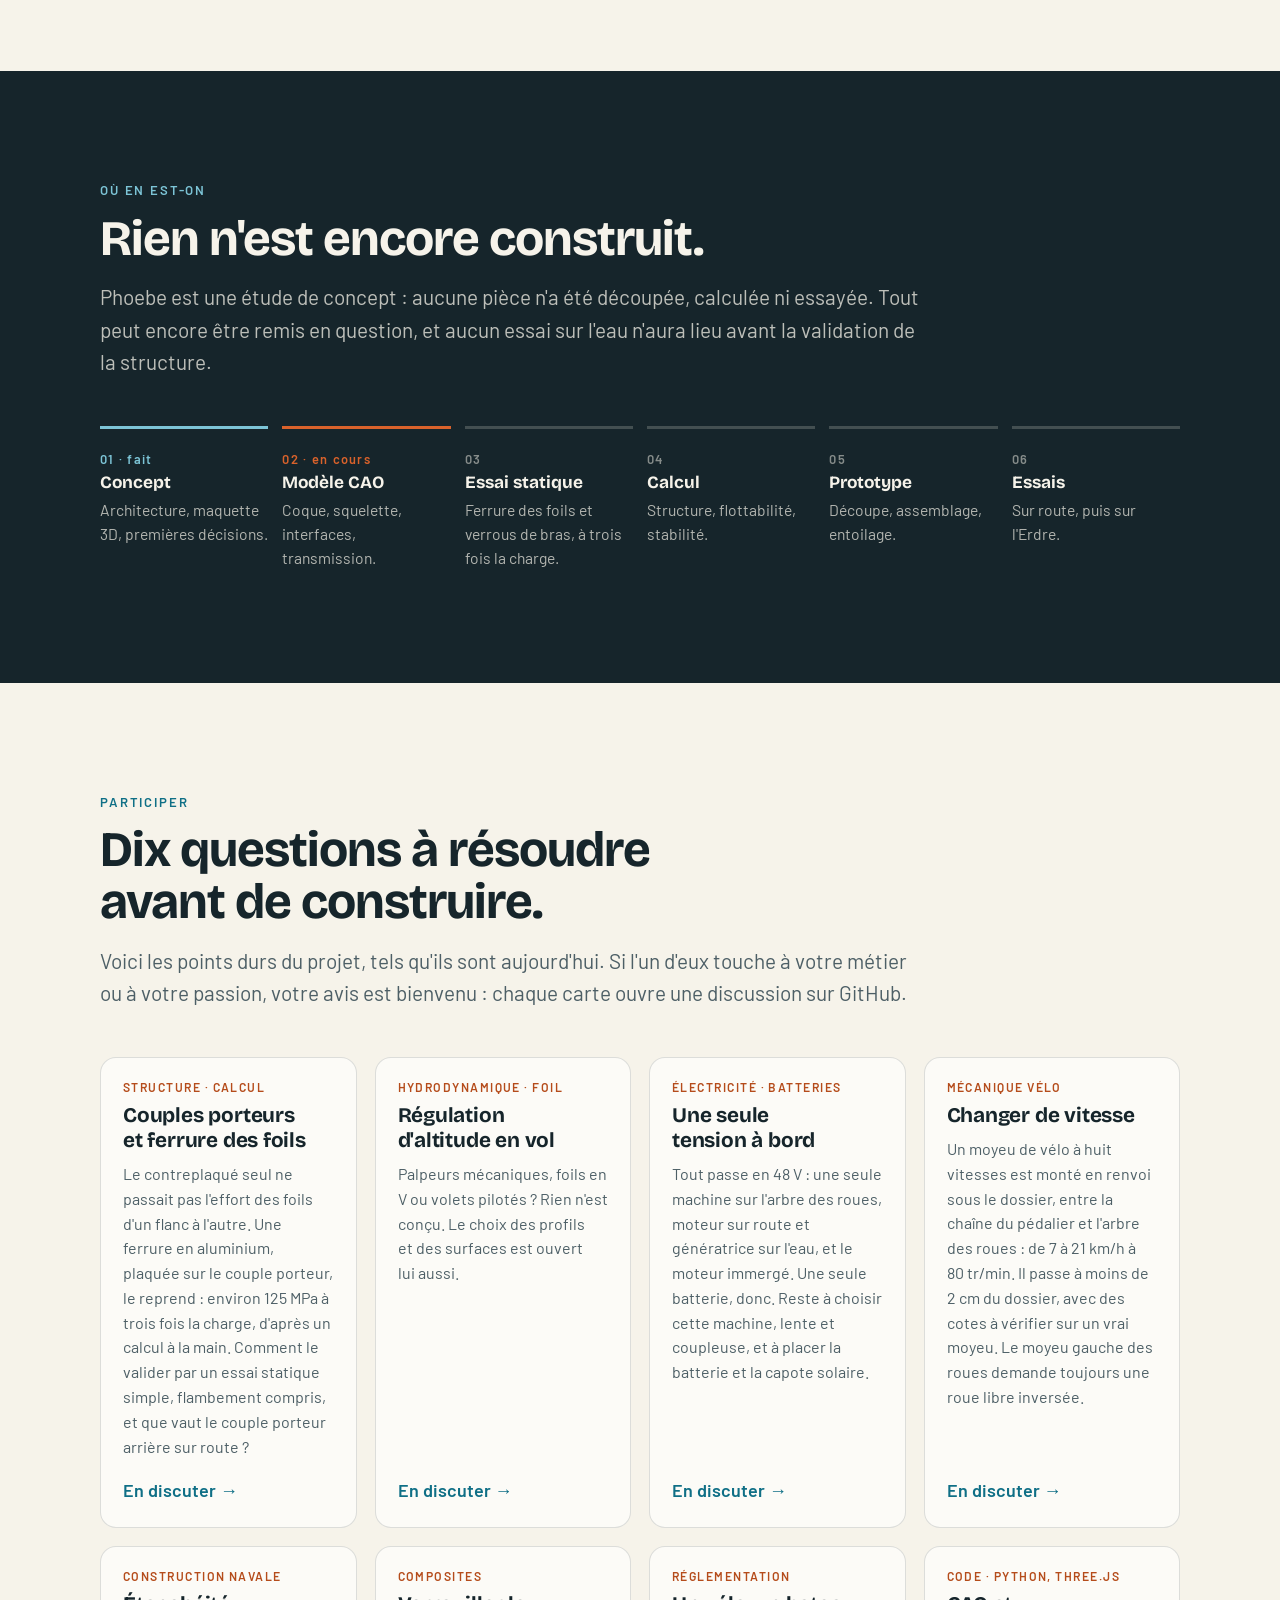
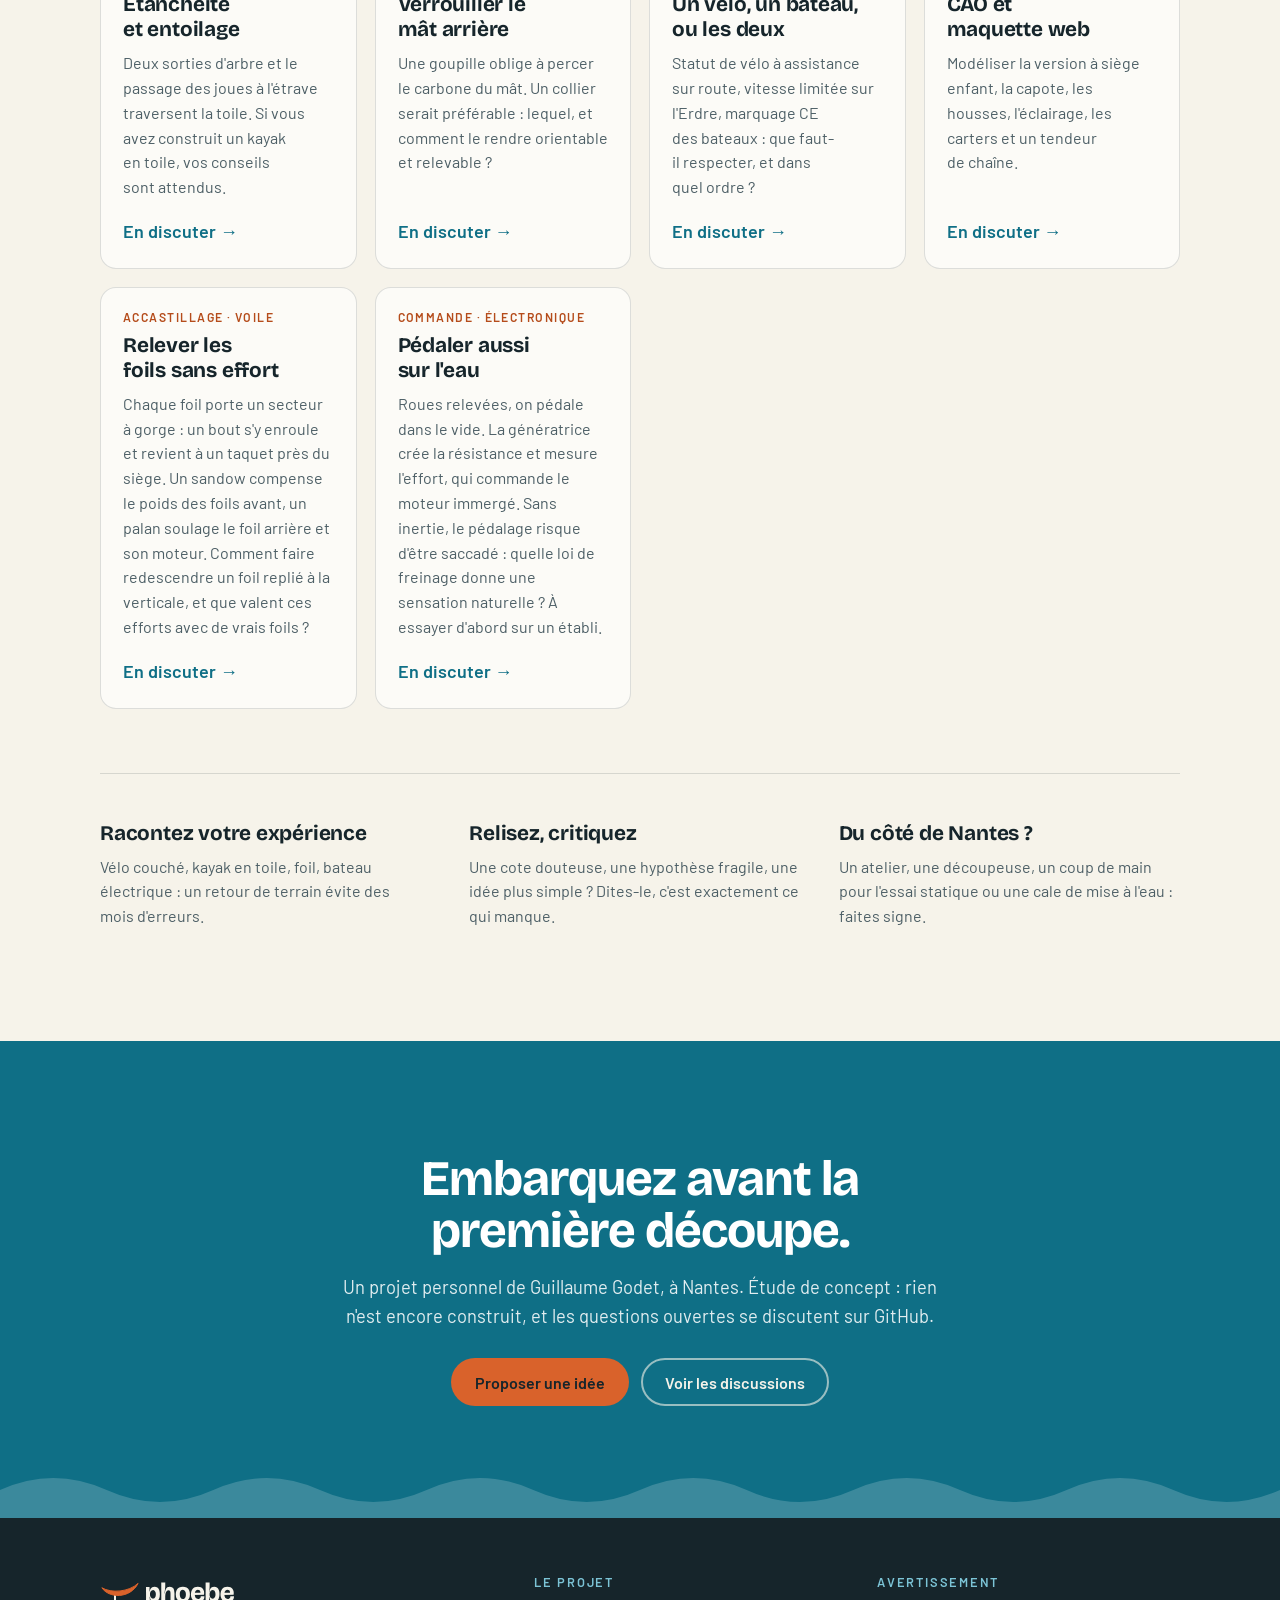
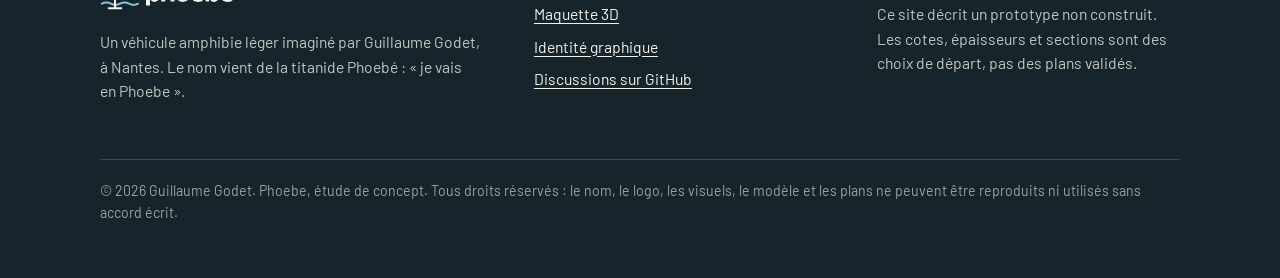
==== commit 1581e0fc: "CAO : ferrure porteuse en aluminium pour les foils avant Le contreplaqué seul ne passait pas le mome" ====
--- a/index.html
+++ b/index.html
@@ -419,7 +419,7 @@
     <ol class="etapes">
       <li class="fait"><b>Concept</b>Architecture, maquette 3D, premières décisions.</li>
       <li class="encours"><b>Modèle CAO</b>Coque, squelette, interfaces, transmission.</li>
-      <li><b>Essai statique</b>Charnières de foils et verrous de bras, à trois fois la charge.</li>
+      <li><b>Essai statique</b>Ferrure des foils et verrous de bras, à trois fois la charge.</li>
       <li><b>Calcul</b>Structure, flottabilité, stabilité.</li>
       <li><b>Prototype</b>Découpe, assemblage, entoilage.</li>
       <li><b>Essais</b>Sur route, puis sur l'Erdre.</li>
@@ -438,9 +438,9 @@
     <div class="chantiers">
       <article class="chantier">
         <span class="metier">Structure · calcul</span>
-        <h3>Charnières de foils et verrous de bras</h3>
-        <p>Environ 3&nbsp;kN par vis dans le contreplaqué à trois fois la charge. Comment le valider par un essai statique simple, puis par le calcul&nbsp;?</p>
-        <a href="https://github.com/guillaumegodet/phoebe/issues" data-sujet="Structure : charnières des foils avant et verrous des bras arrière">En discuter</a>
+        <h3>Couples porteurs et ferrure des foils</h3>
+        <p>Le contreplaqué seul ne passait pas l'effort des foils d'un flanc à l'autre. Une ferrure en aluminium, plaquée sur le couple porteur, le reprend&nbsp;: environ 125&nbsp;MPa à trois fois la charge, d'après un calcul à la main. Comment le valider par un essai statique simple, flambement compris, et que vaut le couple porteur arrière sur route&nbsp;?</p>
+        <a href="https://github.com/guillaumegodet/phoebe/issues" data-sujet="Structure : couples porteurs, ferrure des foils avant et verrous des bras arrière">En discuter</a>
       </article>
       <article class="chantier">
         <span class="metier">Hydrodynamique · foil</span>
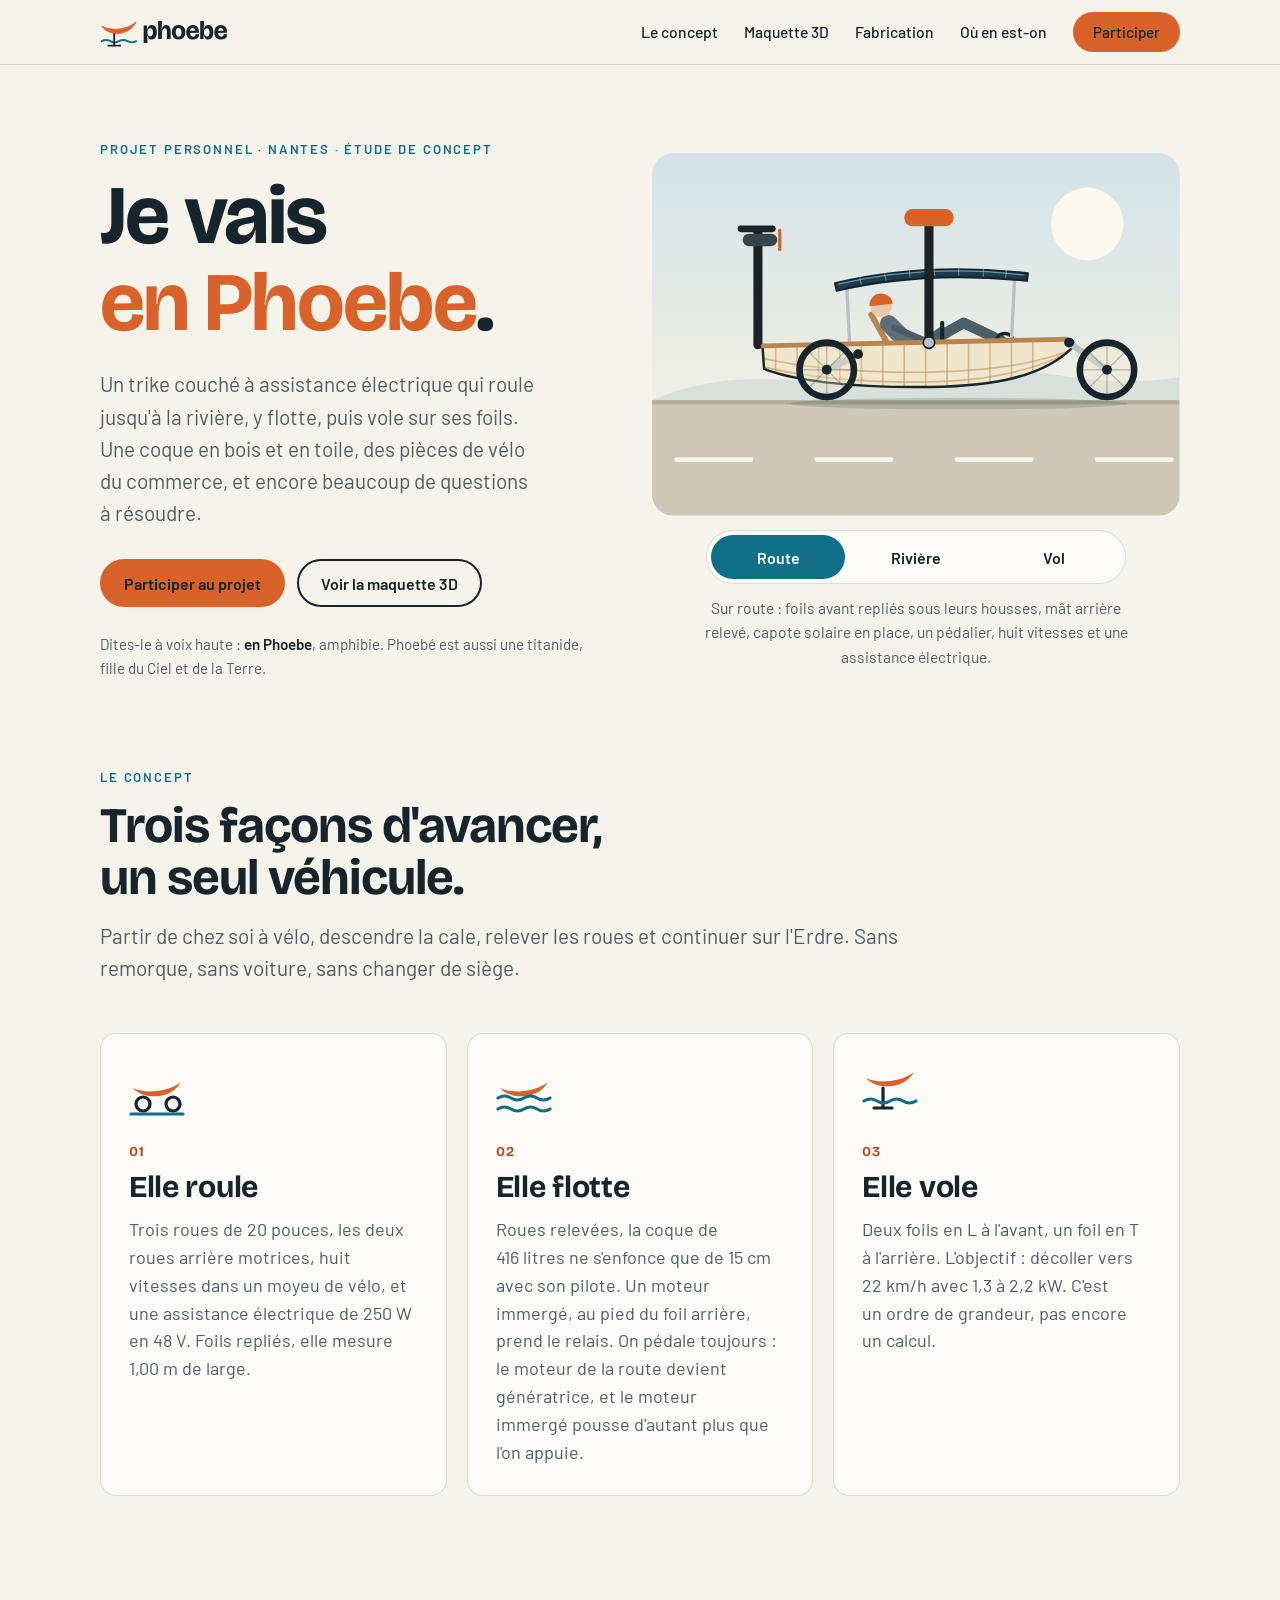
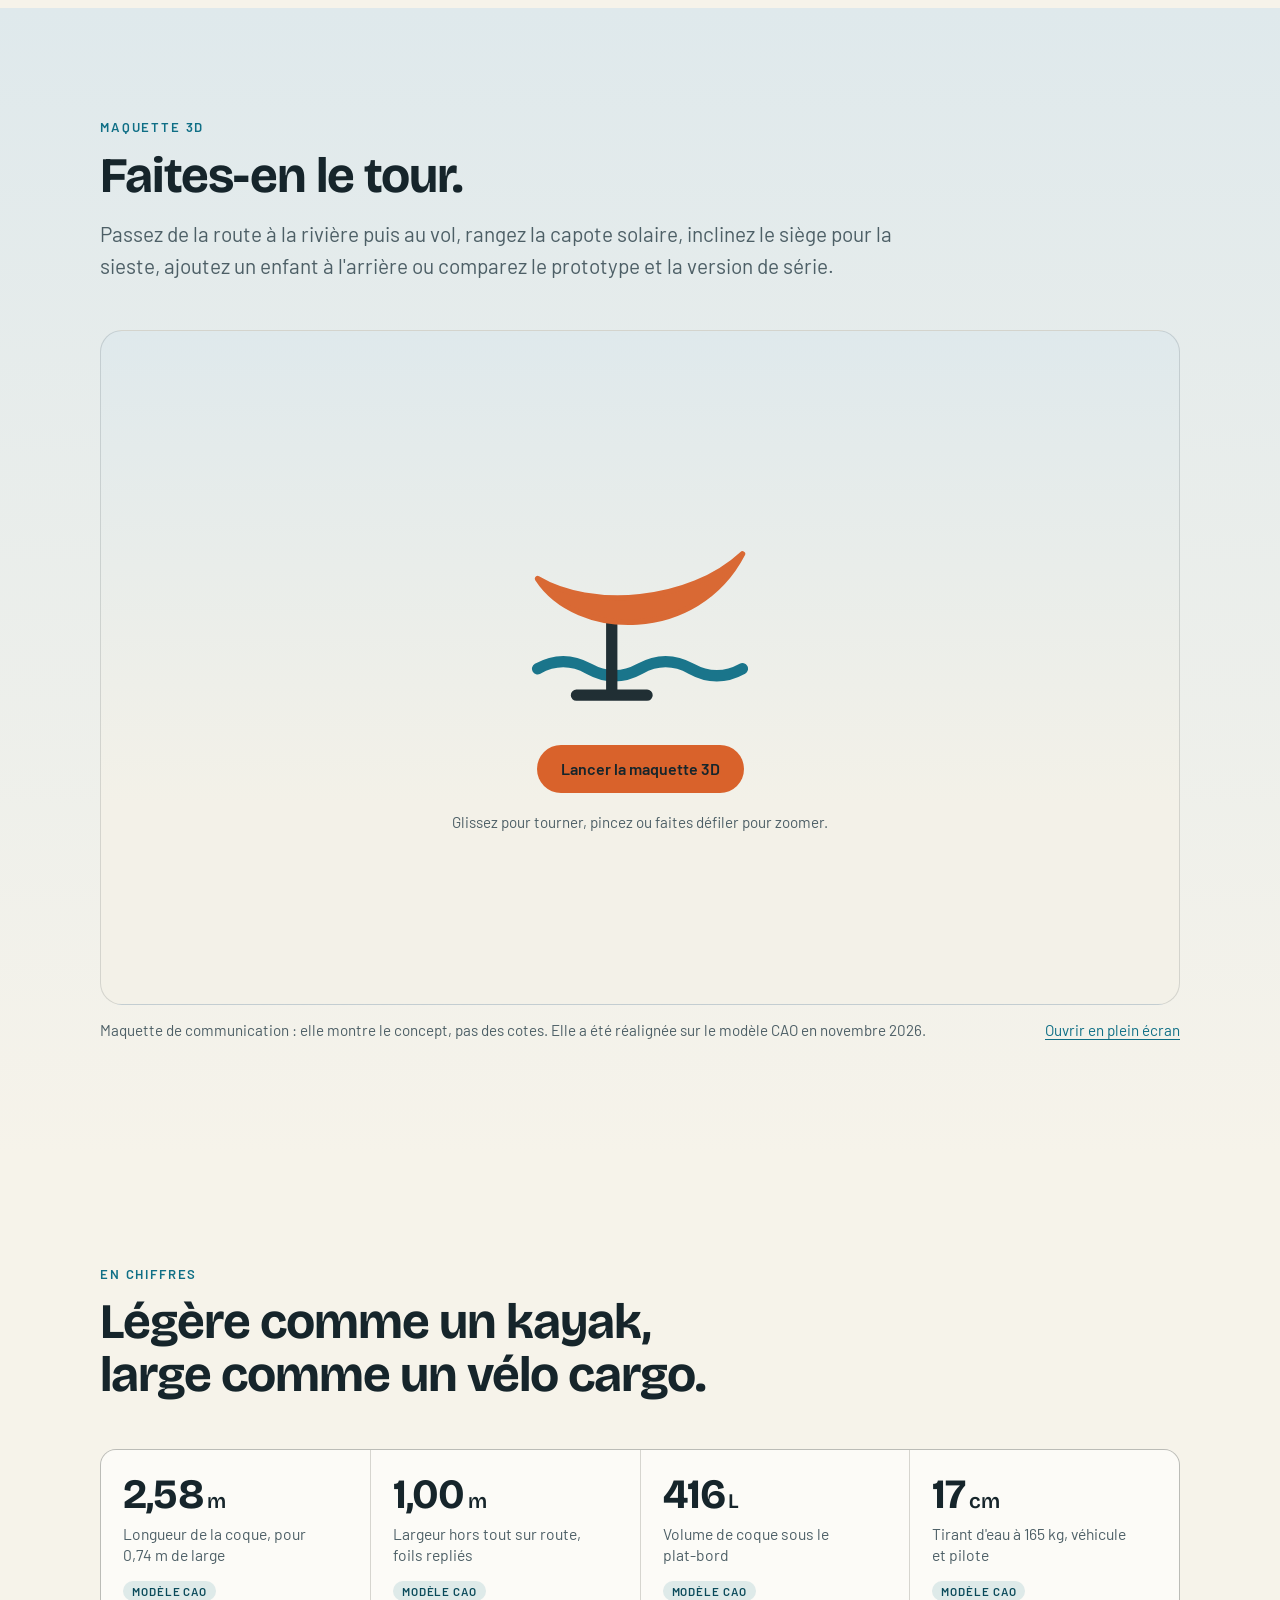
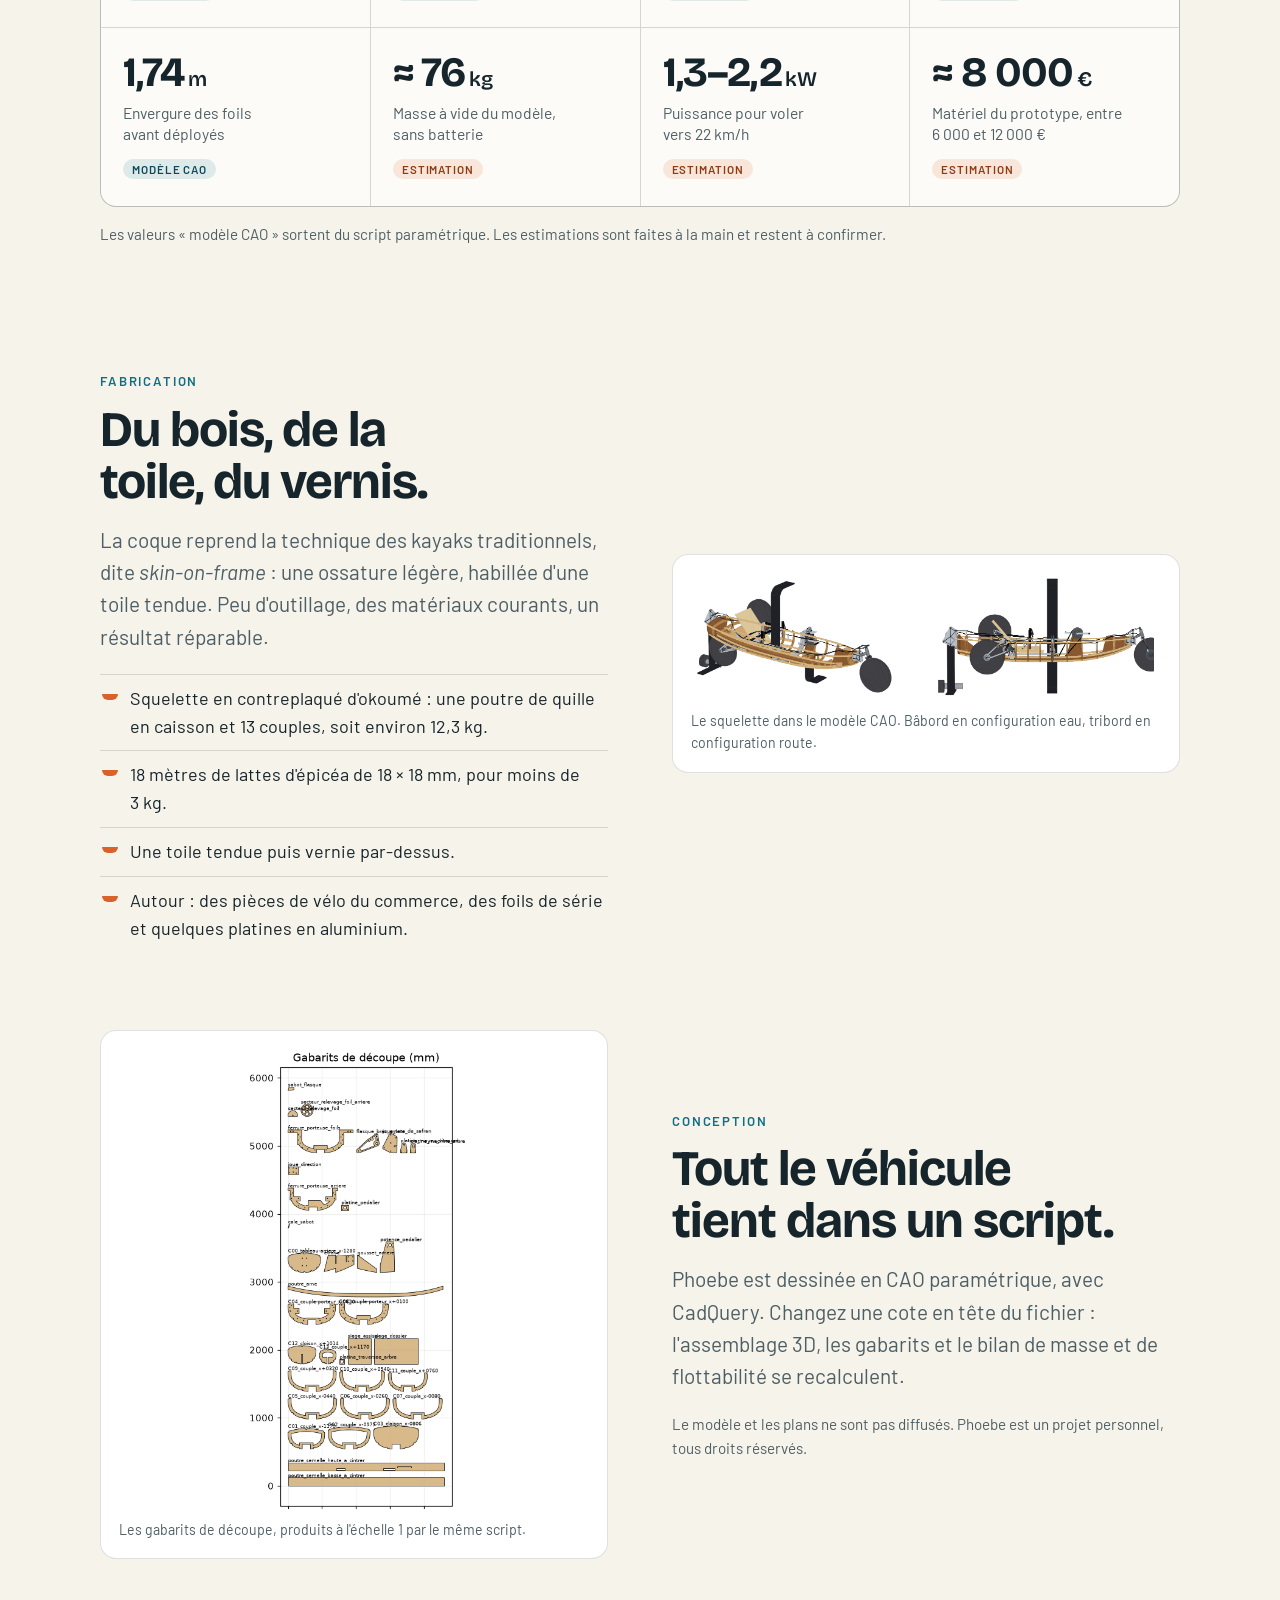
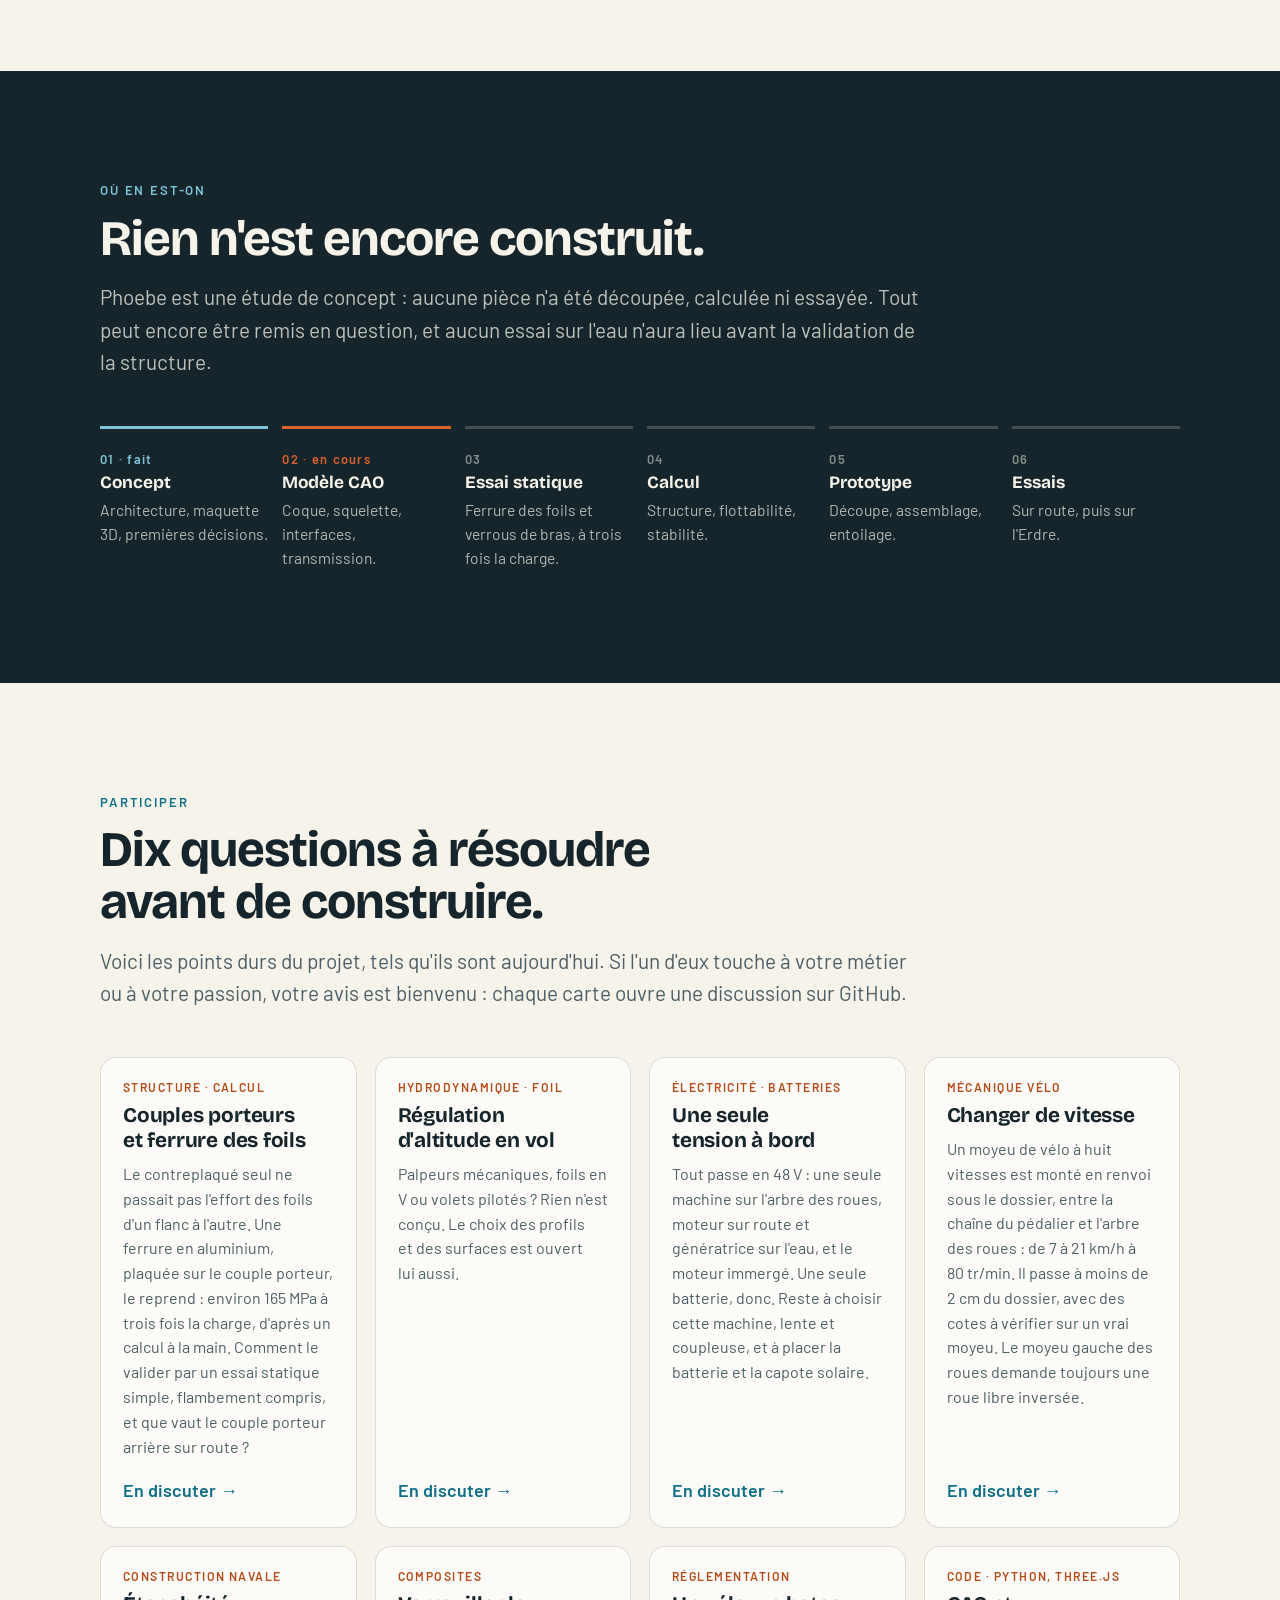
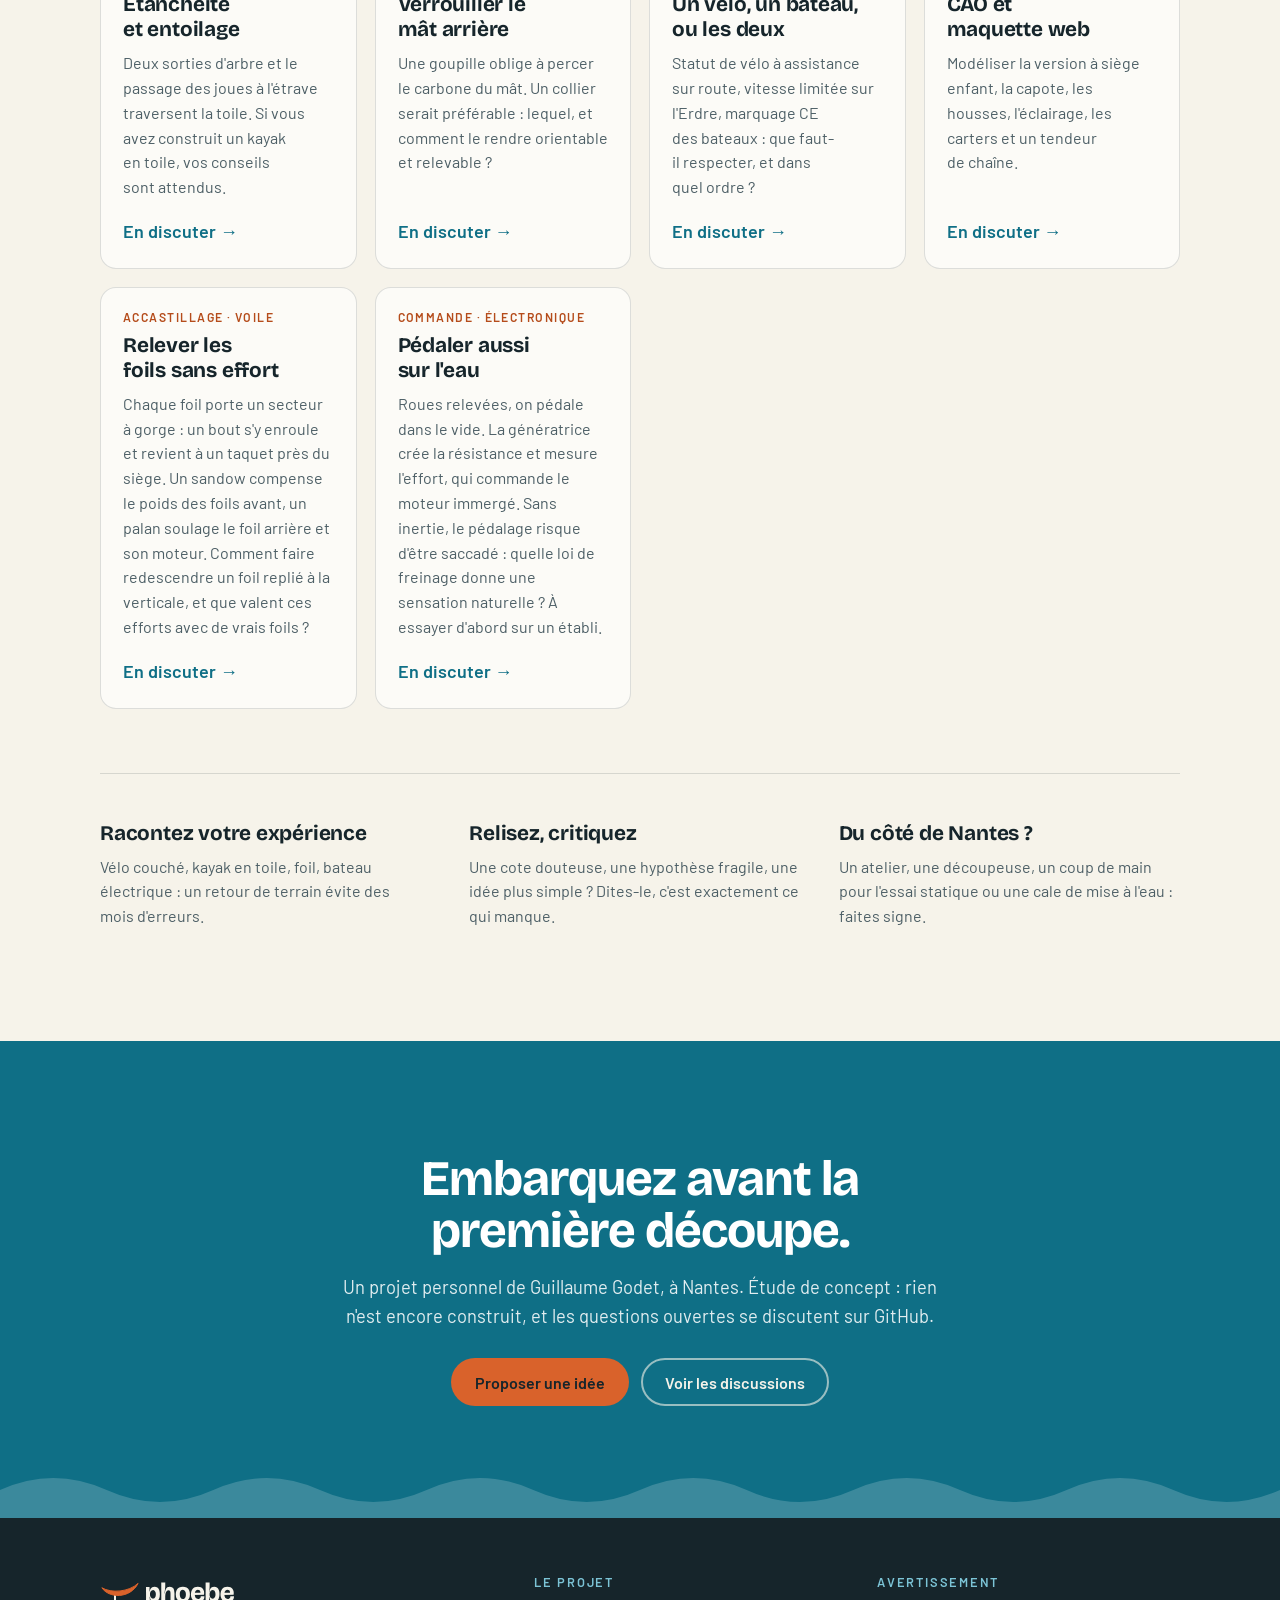
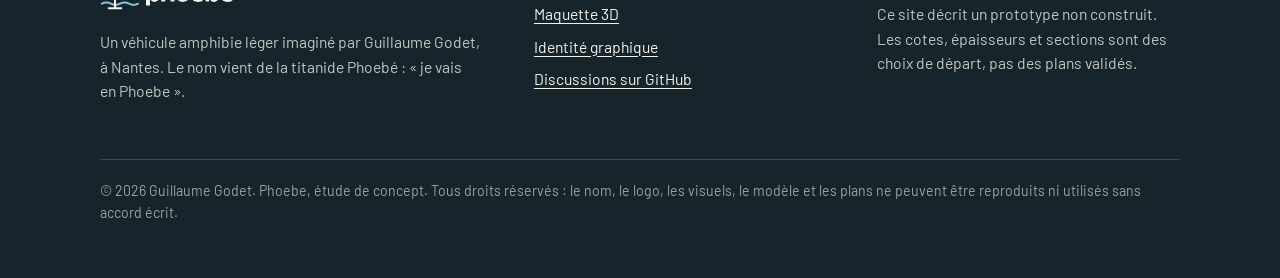
==== commit 32582361: "Allègement du métal et calculs repris à 165 kg Arbre creux, flasques de bras ajourés, sabots en deux" ====
--- a/index.html
+++ b/index.html
@@ -323,7 +323,7 @@
         <svg viewBox="0 0 56 56" fill="none" stroke-linecap="round" aria-hidden="true"><path d="M4 16C14 28 42 28 52 10 40 20 16 22 4 16Z" fill="#d9622b"/><path d="M21 26v20M12 46h18" stroke="#16252b" stroke-width="3.200"/><path d="M2 39q6.500-4 13 0t13 0 13 0 13 0" stroke="#0f6f86" stroke-width="3.200"/></svg>
         <span class="num">03</span>
         <h3>Elle vole</h3>
-        <p>Deux foils en L à l'avant, un foil en T à l'arrière. L'objectif : décoller vers 20&nbsp;km/h avec environ 1&nbsp;kW. C'est un ordre de grandeur, pas encore un calcul.</p>
+        <p>Deux foils en L à l'avant, un foil en T à l'arrière. L'objectif : décoller vers 22&nbsp;km/h avec 1,3 à 2,2&nbsp;kW. C'est un ordre de grandeur, pas encore un calcul.</p>
       </article>
     </div>
   </div>
@@ -362,10 +362,10 @@
       <div class="chiffre"><div class="val">2,58<small>m</small></div><p class="quoi">Longueur de la coque, pour 0,74&nbsp;m de large</p><span class="pastille calc">Modèle CAO</span></div>
       <div class="chiffre"><div class="val">1,00<small>m</small></div><p class="quoi">Largeur hors tout sur route, foils repliés</p><span class="pastille calc">Modèle CAO</span></div>
       <div class="chiffre"><div class="val">416<small>L</small></div><p class="quoi">Volume de coque sous le plat-bord</p><span class="pastille calc">Modèle CAO</span></div>
-      <div class="chiffre"><div class="val">15<small>cm</small></div><p class="quoi">Tirant d'eau à 135&nbsp;kg, véhicule et pilote</p><span class="pastille calc">Modèle CAO</span></div>
+      <div class="chiffre"><div class="val">17<small>cm</small></div><p class="quoi">Tirant d'eau à 165&nbsp;kg, véhicule et pilote</p><span class="pastille calc">Modèle CAO</span></div>
       <div class="chiffre"><div class="val">1,74<small>m</small></div><p class="quoi">Envergure des foils avant déployés</p><span class="pastille calc">Modèle CAO</span></div>
-      <div class="chiffre"><div class="val">50–55<small>kg</small></div><p class="quoi">Masse à vide visée</p><span class="pastille estim">Estimation</span></div>
-      <div class="chiffre"><div class="val">≈ 1<small>kW</small></div><p class="quoi">Puissance pour voler vers 20&nbsp;km/h</p><span class="pastille estim">Estimation</span></div>
+      <div class="chiffre"><div class="val">≈ 76<small>kg</small></div><p class="quoi">Masse à vide du modèle, sans batterie</p><span class="pastille estim">Estimation</span></div>
+      <div class="chiffre"><div class="val">1,3–2,2<small>kW</small></div><p class="quoi">Puissance pour voler vers 22&nbsp;km/h</p><span class="pastille estim">Estimation</span></div>
       <div class="chiffre"><div class="val">≈ 8 000<small>€</small></div><p class="quoi">Matériel du prototype, entre 6&nbsp;000 et 12&nbsp;000&nbsp;€</p><span class="pastille estim">Estimation</span></div>
     </div>
     <p class="note">Les valeurs « modèle CAO » sortent du script paramétrique. Les estimations sont faites à la main et restent à confirmer.</p>
@@ -439,7 +439,7 @@
       <article class="chantier">
         <span class="metier">Structure · calcul</span>
         <h3>Couples porteurs et ferrure des foils</h3>
-        <p>Le contreplaqué seul ne passait pas l'effort des foils d'un flanc à l'autre. Une ferrure en aluminium, plaquée sur le couple porteur, le reprend&nbsp;: environ 125&nbsp;MPa à trois fois la charge, d'après un calcul à la main. Comment le valider par un essai statique simple, flambement compris, et que vaut le couple porteur arrière sur route&nbsp;?</p>
+        <p>Le contreplaqué seul ne passait pas l'effort des foils d'un flanc à l'autre. Une ferrure en aluminium, plaquée sur le couple porteur, le reprend&nbsp;: environ 165&nbsp;MPa à trois fois la charge, d'après un calcul à la main. Comment le valider par un essai statique simple, flambement compris, et que vaut le couple porteur arrière sur route&nbsp;?</p>
         <a href="https://github.com/guillaumegodet/phoebe/issues" data-sujet="Structure : couples porteurs, ferrure des foils avant et verrous des bras arrière">En discuter</a>
       </article>
       <article class="chantier">
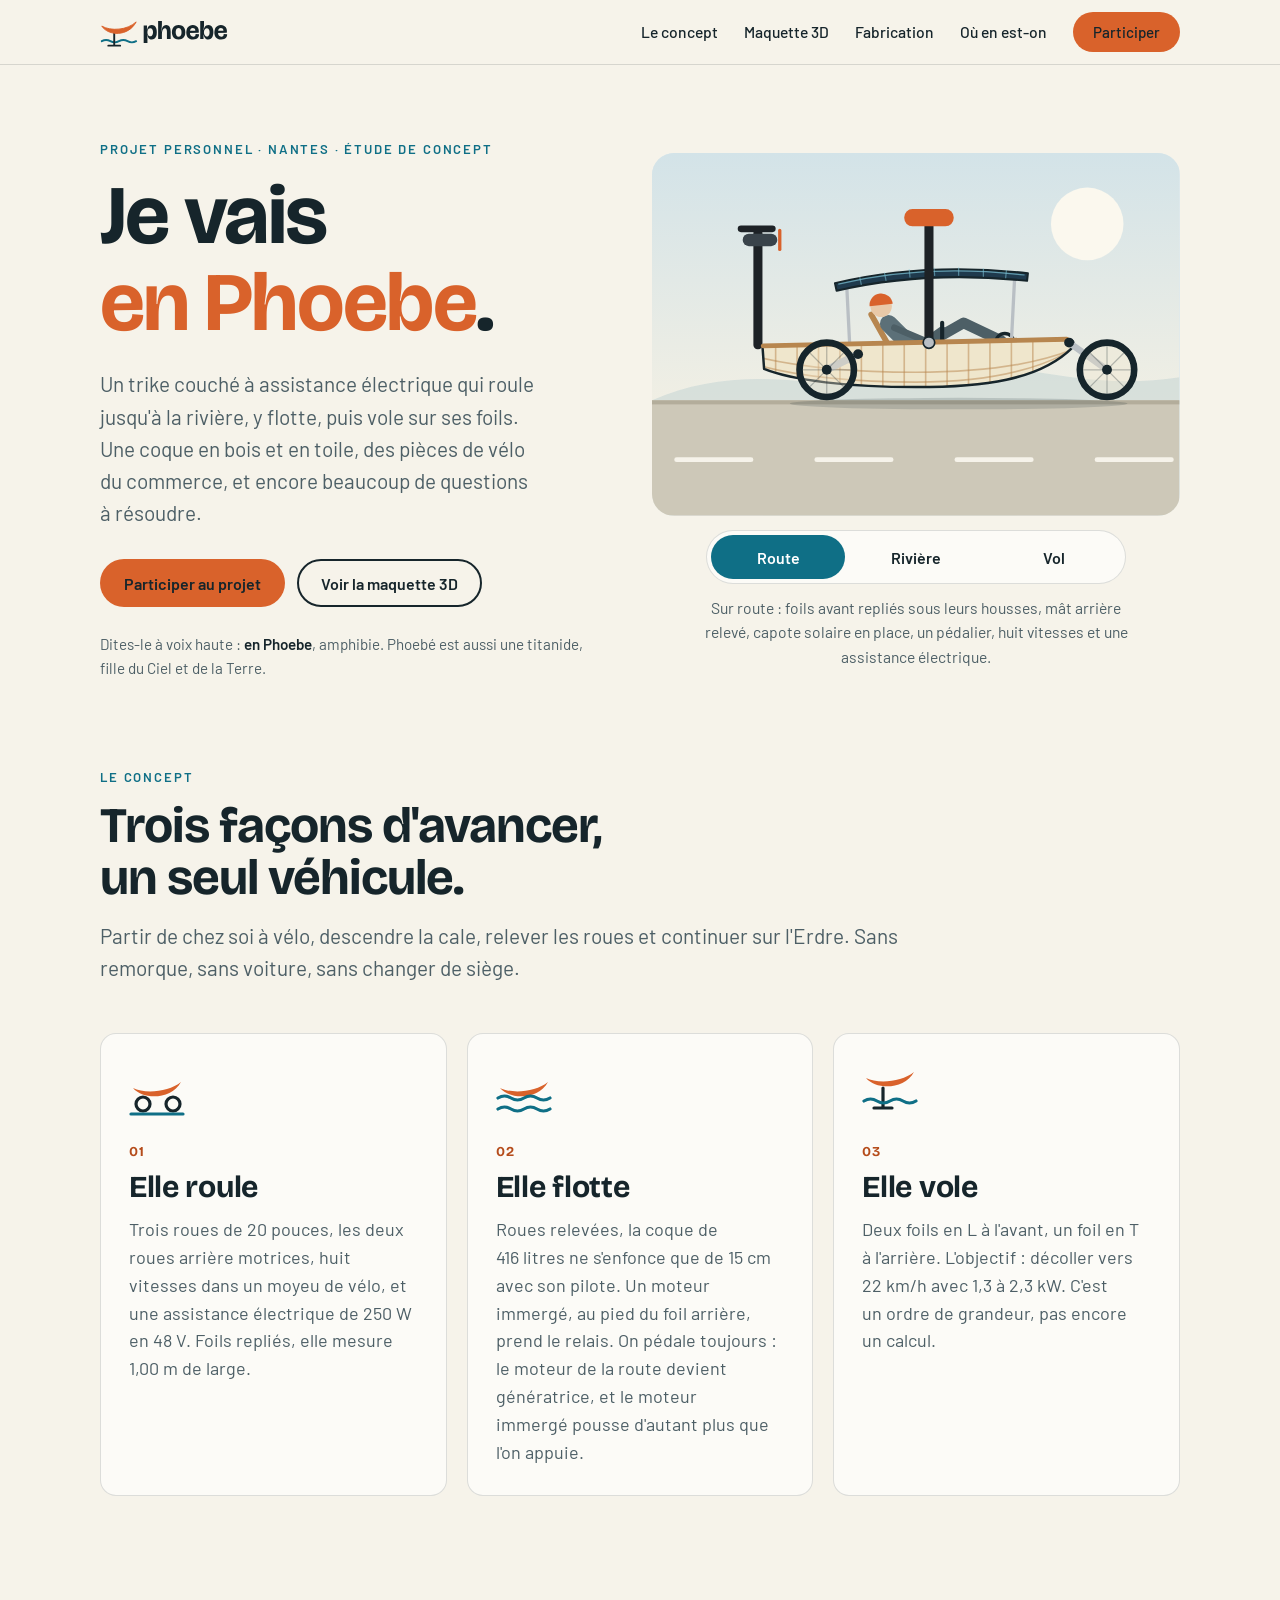
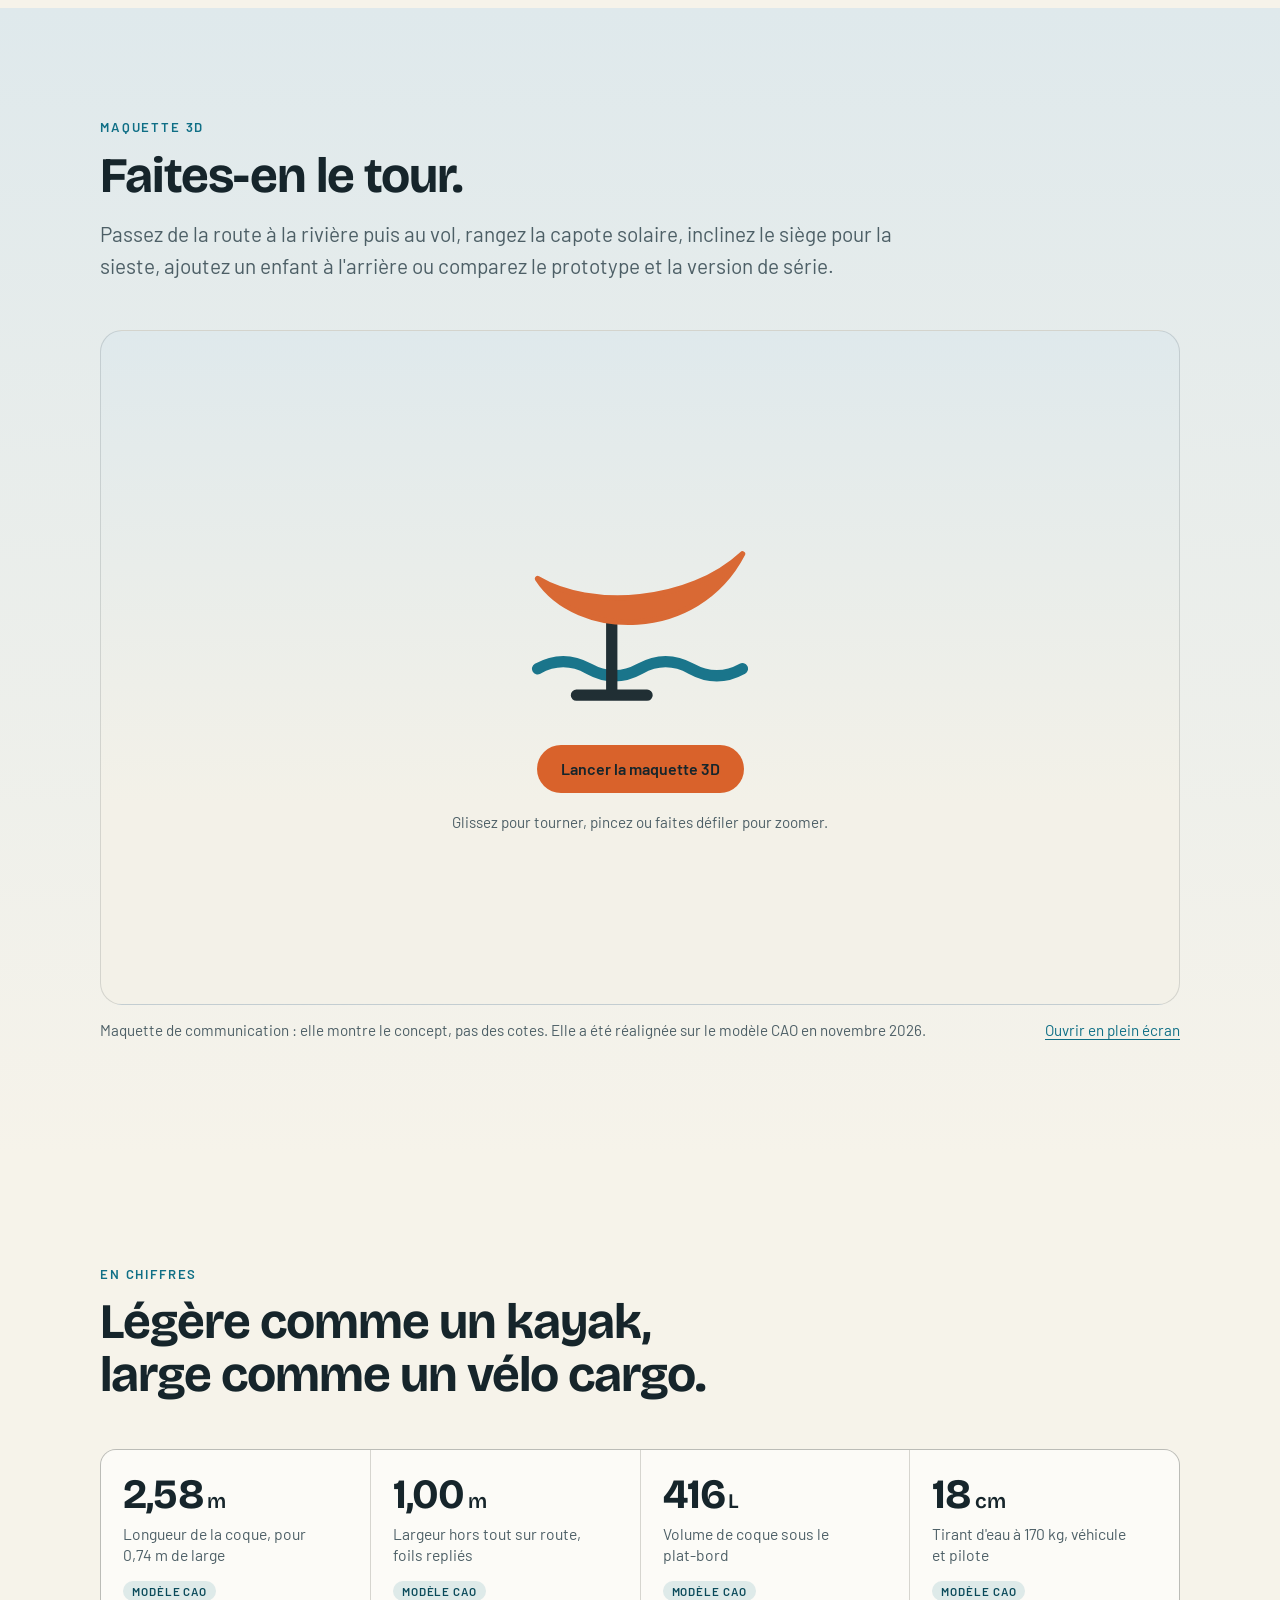
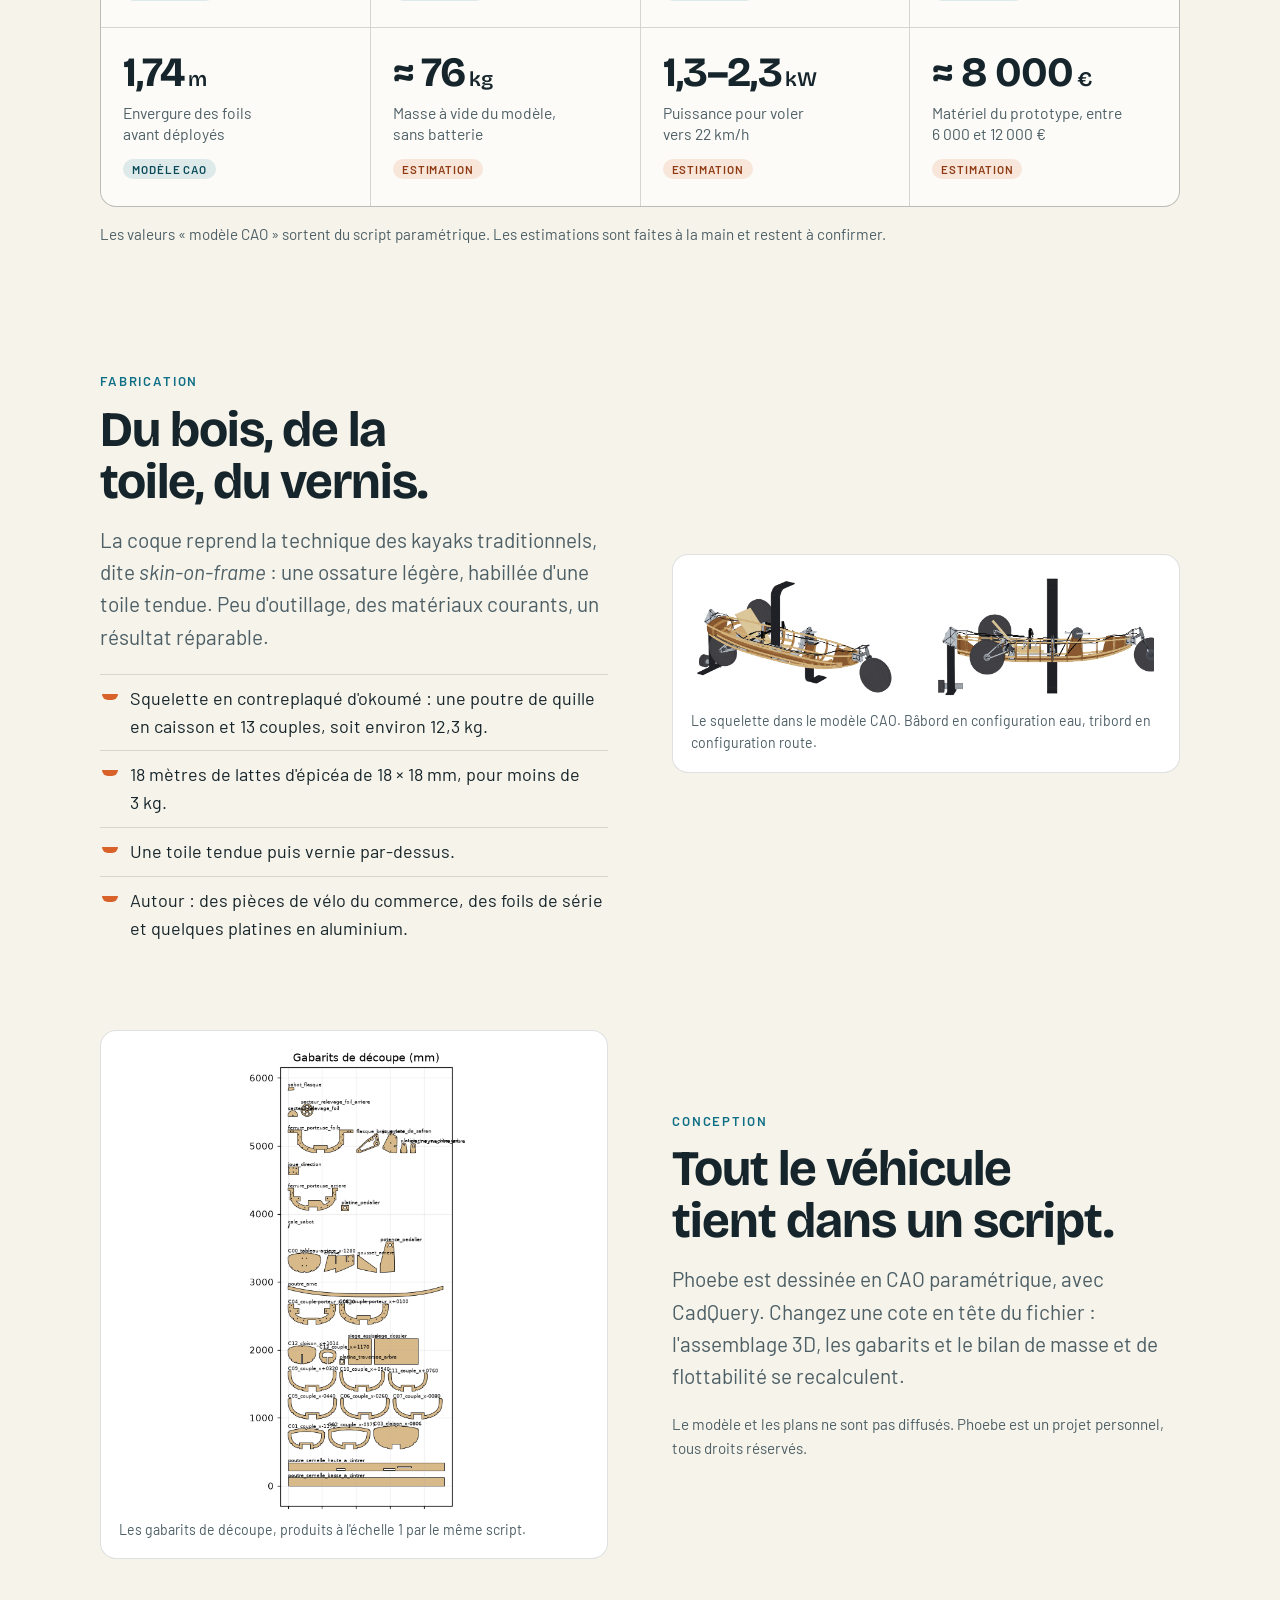
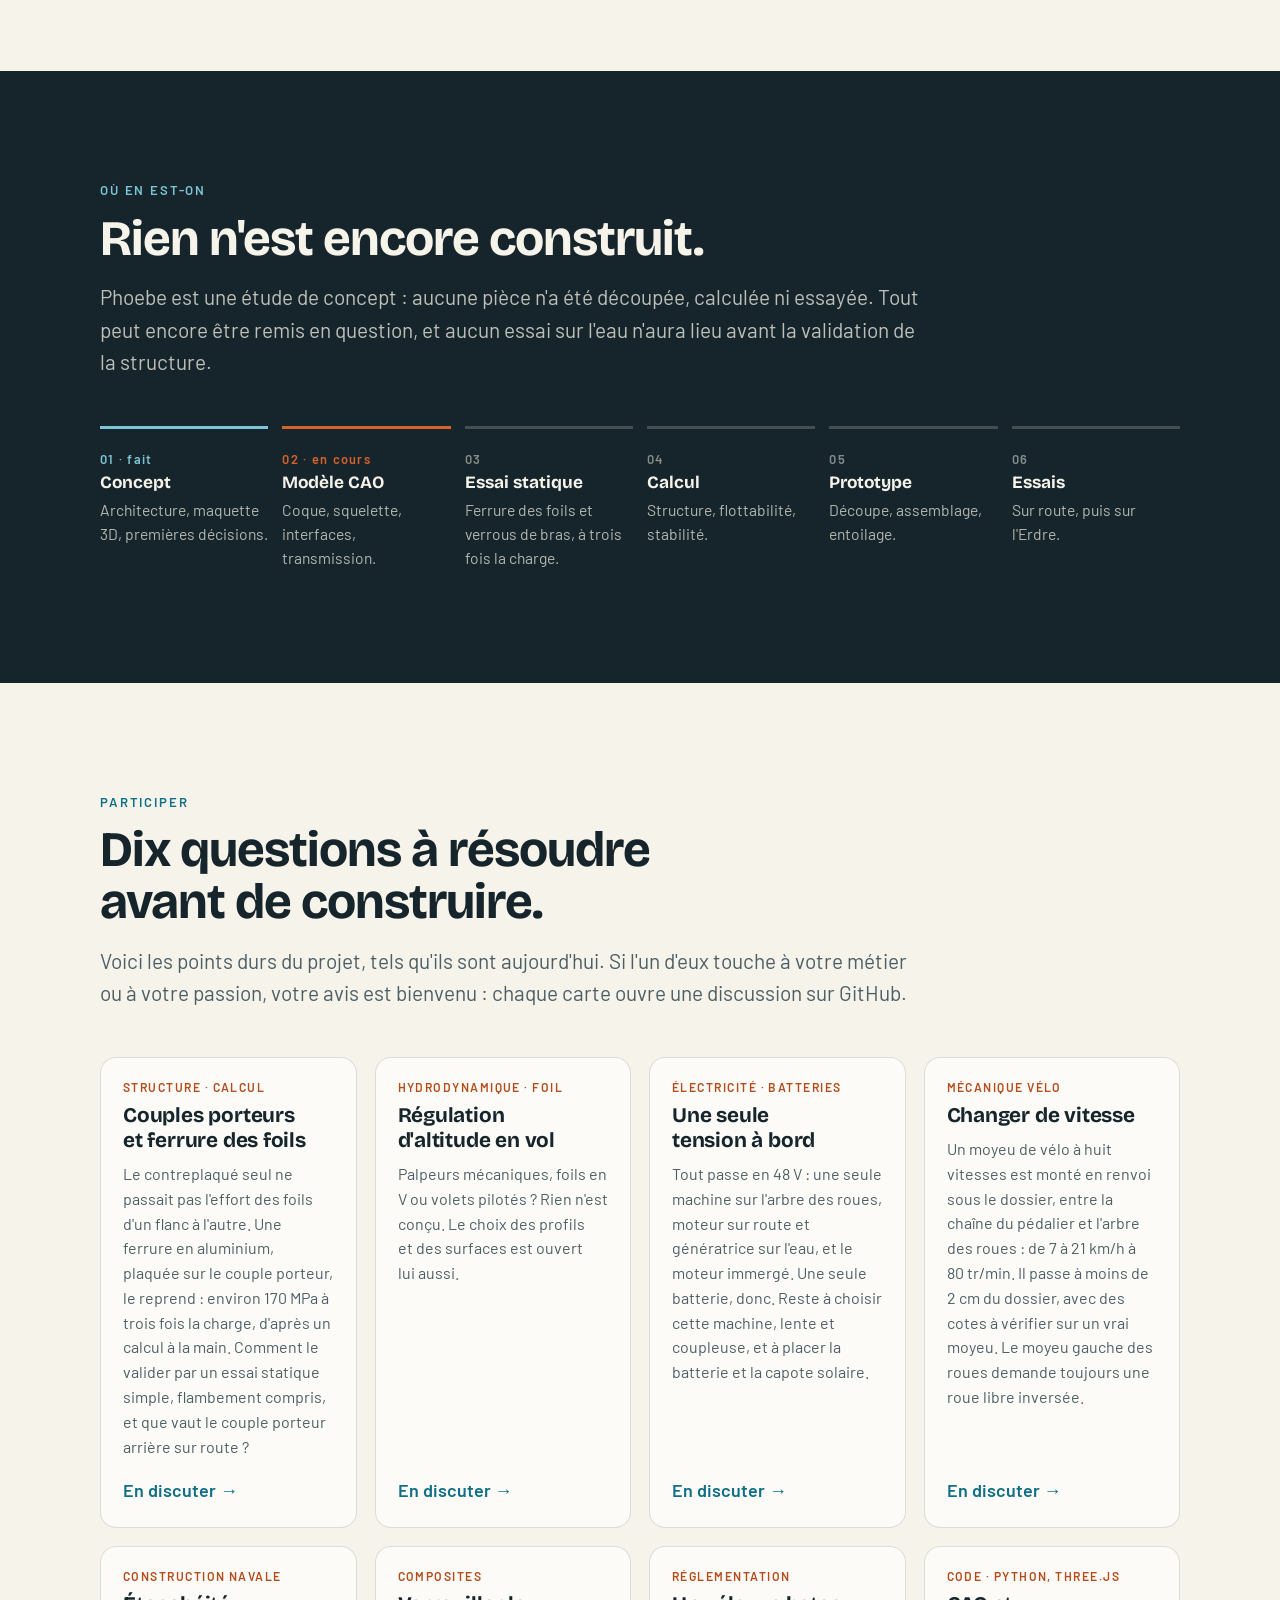
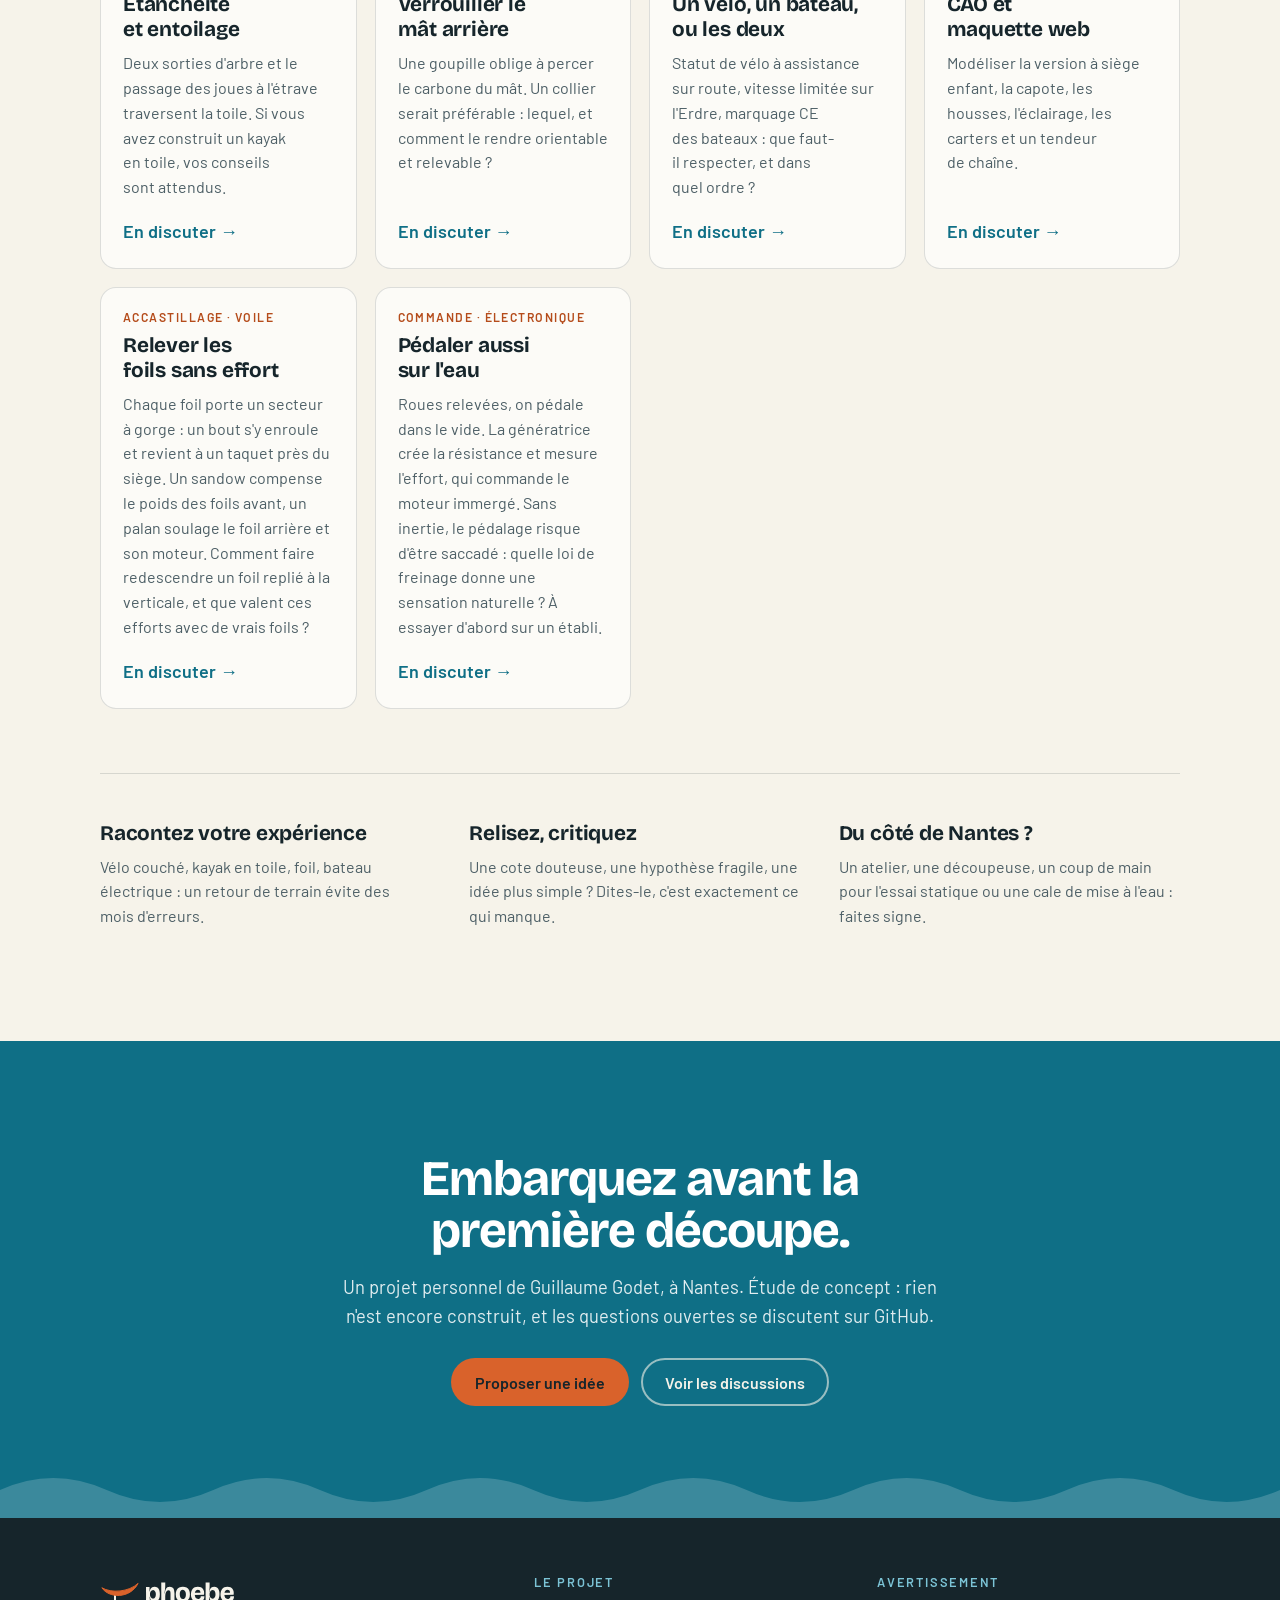
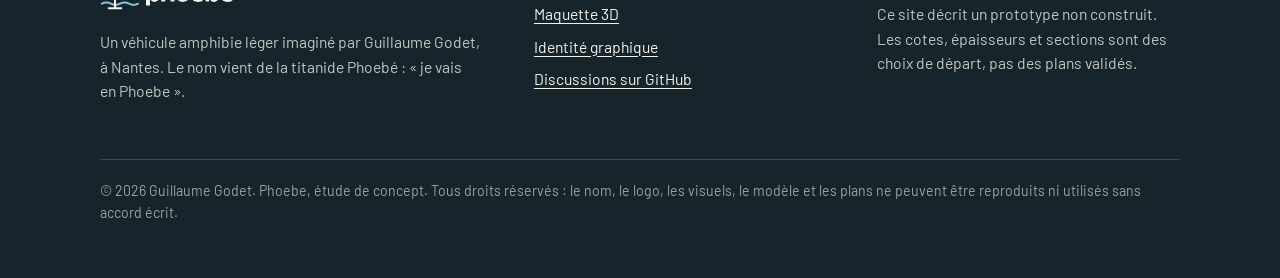
==== commit bba7cc55: "Batterie de 2 kWh : devis de masses et calculs repris à 170 kg Co-Authored-By: Claude Fable 5.2 <nor" ====
--- a/index.html
+++ b/index.html
@@ -323,7 +323,7 @@
         <svg viewBox="0 0 56 56" fill="none" stroke-linecap="round" aria-hidden="true"><path d="M4 16C14 28 42 28 52 10 40 20 16 22 4 16Z" fill="#d9622b"/><path d="M21 26v20M12 46h18" stroke="#16252b" stroke-width="3.200"/><path d="M2 39q6.500-4 13 0t13 0 13 0 13 0" stroke="#0f6f86" stroke-width="3.200"/></svg>
         <span class="num">03</span>
         <h3>Elle vole</h3>
-        <p>Deux foils en L à l'avant, un foil en T à l'arrière. L'objectif : décoller vers 22&nbsp;km/h avec 1,3 à 2,2&nbsp;kW. C'est un ordre de grandeur, pas encore un calcul.</p>
+        <p>Deux foils en L à l'avant, un foil en T à l'arrière. L'objectif : décoller vers 22&nbsp;km/h avec 1,3 à 2,3&nbsp;kW. C'est un ordre de grandeur, pas encore un calcul.</p>
       </article>
     </div>
   </div>
@@ -362,10 +362,10 @@
       <div class="chiffre"><div class="val">2,58<small>m</small></div><p class="quoi">Longueur de la coque, pour 0,74&nbsp;m de large</p><span class="pastille calc">Modèle CAO</span></div>
       <div class="chiffre"><div class="val">1,00<small>m</small></div><p class="quoi">Largeur hors tout sur route, foils repliés</p><span class="pastille calc">Modèle CAO</span></div>
       <div class="chiffre"><div class="val">416<small>L</small></div><p class="quoi">Volume de coque sous le plat-bord</p><span class="pastille calc">Modèle CAO</span></div>
-      <div class="chiffre"><div class="val">17<small>cm</small></div><p class="quoi">Tirant d'eau à 165&nbsp;kg, véhicule et pilote</p><span class="pastille calc">Modèle CAO</span></div>
+      <div class="chiffre"><div class="val">18<small>cm</small></div><p class="quoi">Tirant d'eau à 170&nbsp;kg, véhicule et pilote</p><span class="pastille calc">Modèle CAO</span></div>
       <div class="chiffre"><div class="val">1,74<small>m</small></div><p class="quoi">Envergure des foils avant déployés</p><span class="pastille calc">Modèle CAO</span></div>
       <div class="chiffre"><div class="val">≈ 76<small>kg</small></div><p class="quoi">Masse à vide du modèle, sans batterie</p><span class="pastille estim">Estimation</span></div>
-      <div class="chiffre"><div class="val">1,3–2,2<small>kW</small></div><p class="quoi">Puissance pour voler vers 22&nbsp;km/h</p><span class="pastille estim">Estimation</span></div>
+      <div class="chiffre"><div class="val">1,3–2,3<small>kW</small></div><p class="quoi">Puissance pour voler vers 22&nbsp;km/h</p><span class="pastille estim">Estimation</span></div>
       <div class="chiffre"><div class="val">≈ 8 000<small>€</small></div><p class="quoi">Matériel du prototype, entre 6&nbsp;000 et 12&nbsp;000&nbsp;€</p><span class="pastille estim">Estimation</span></div>
     </div>
     <p class="note">Les valeurs « modèle CAO » sortent du script paramétrique. Les estimations sont faites à la main et restent à confirmer.</p>
@@ -439,7 +439,7 @@
       <article class="chantier">
         <span class="metier">Structure · calcul</span>
         <h3>Couples porteurs et ferrure des foils</h3>
-        <p>Le contreplaqué seul ne passait pas l'effort des foils d'un flanc à l'autre. Une ferrure en aluminium, plaquée sur le couple porteur, le reprend&nbsp;: environ 165&nbsp;MPa à trois fois la charge, d'après un calcul à la main. Comment le valider par un essai statique simple, flambement compris, et que vaut le couple porteur arrière sur route&nbsp;?</p>
+        <p>Le contreplaqué seul ne passait pas l'effort des foils d'un flanc à l'autre. Une ferrure en aluminium, plaquée sur le couple porteur, le reprend&nbsp;: environ 170&nbsp;MPa à trois fois la charge, d'après un calcul à la main. Comment le valider par un essai statique simple, flambement compris, et que vaut le couple porteur arrière sur route&nbsp;?</p>
         <a href="https://github.com/guillaumegodet/phoebe/issues" data-sujet="Structure : couples porteurs, ferrure des foils avant et verrous des bras arrière">En discuter</a>
       </article>
       <article class="chantier">
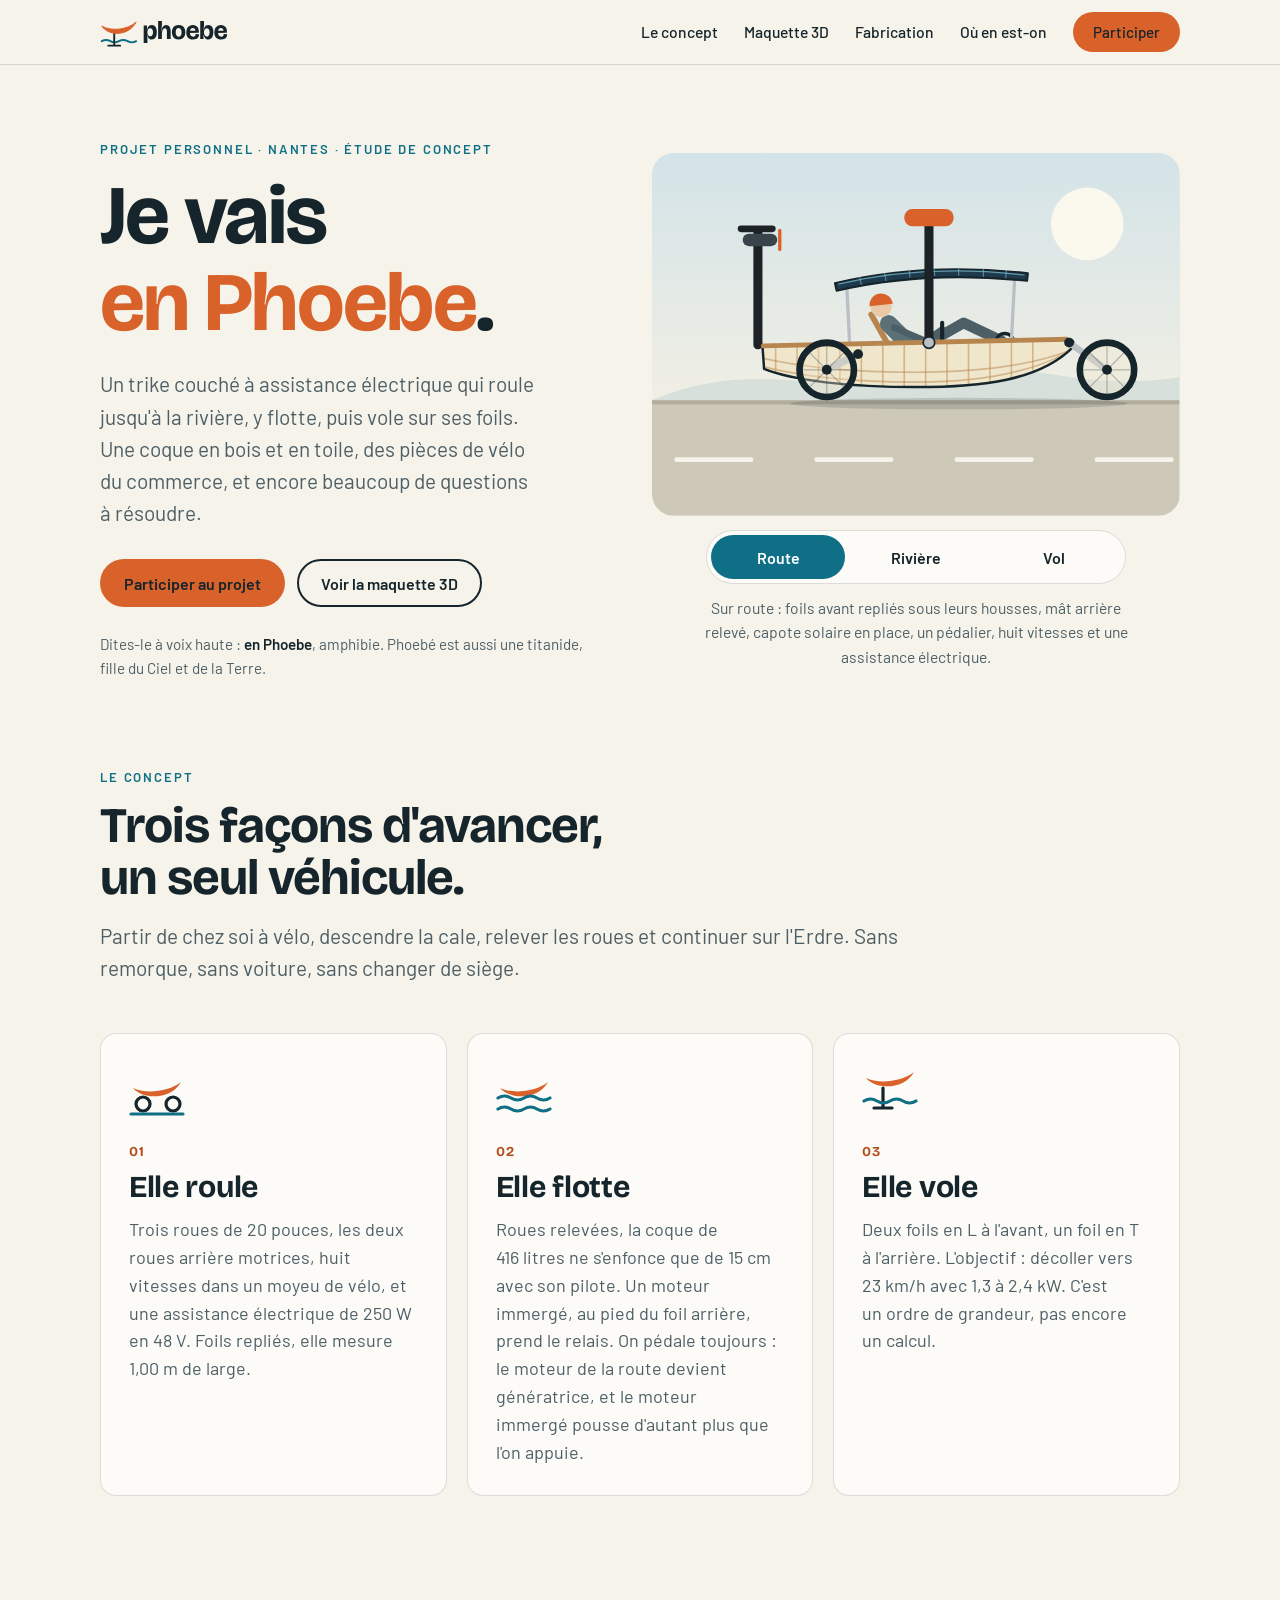
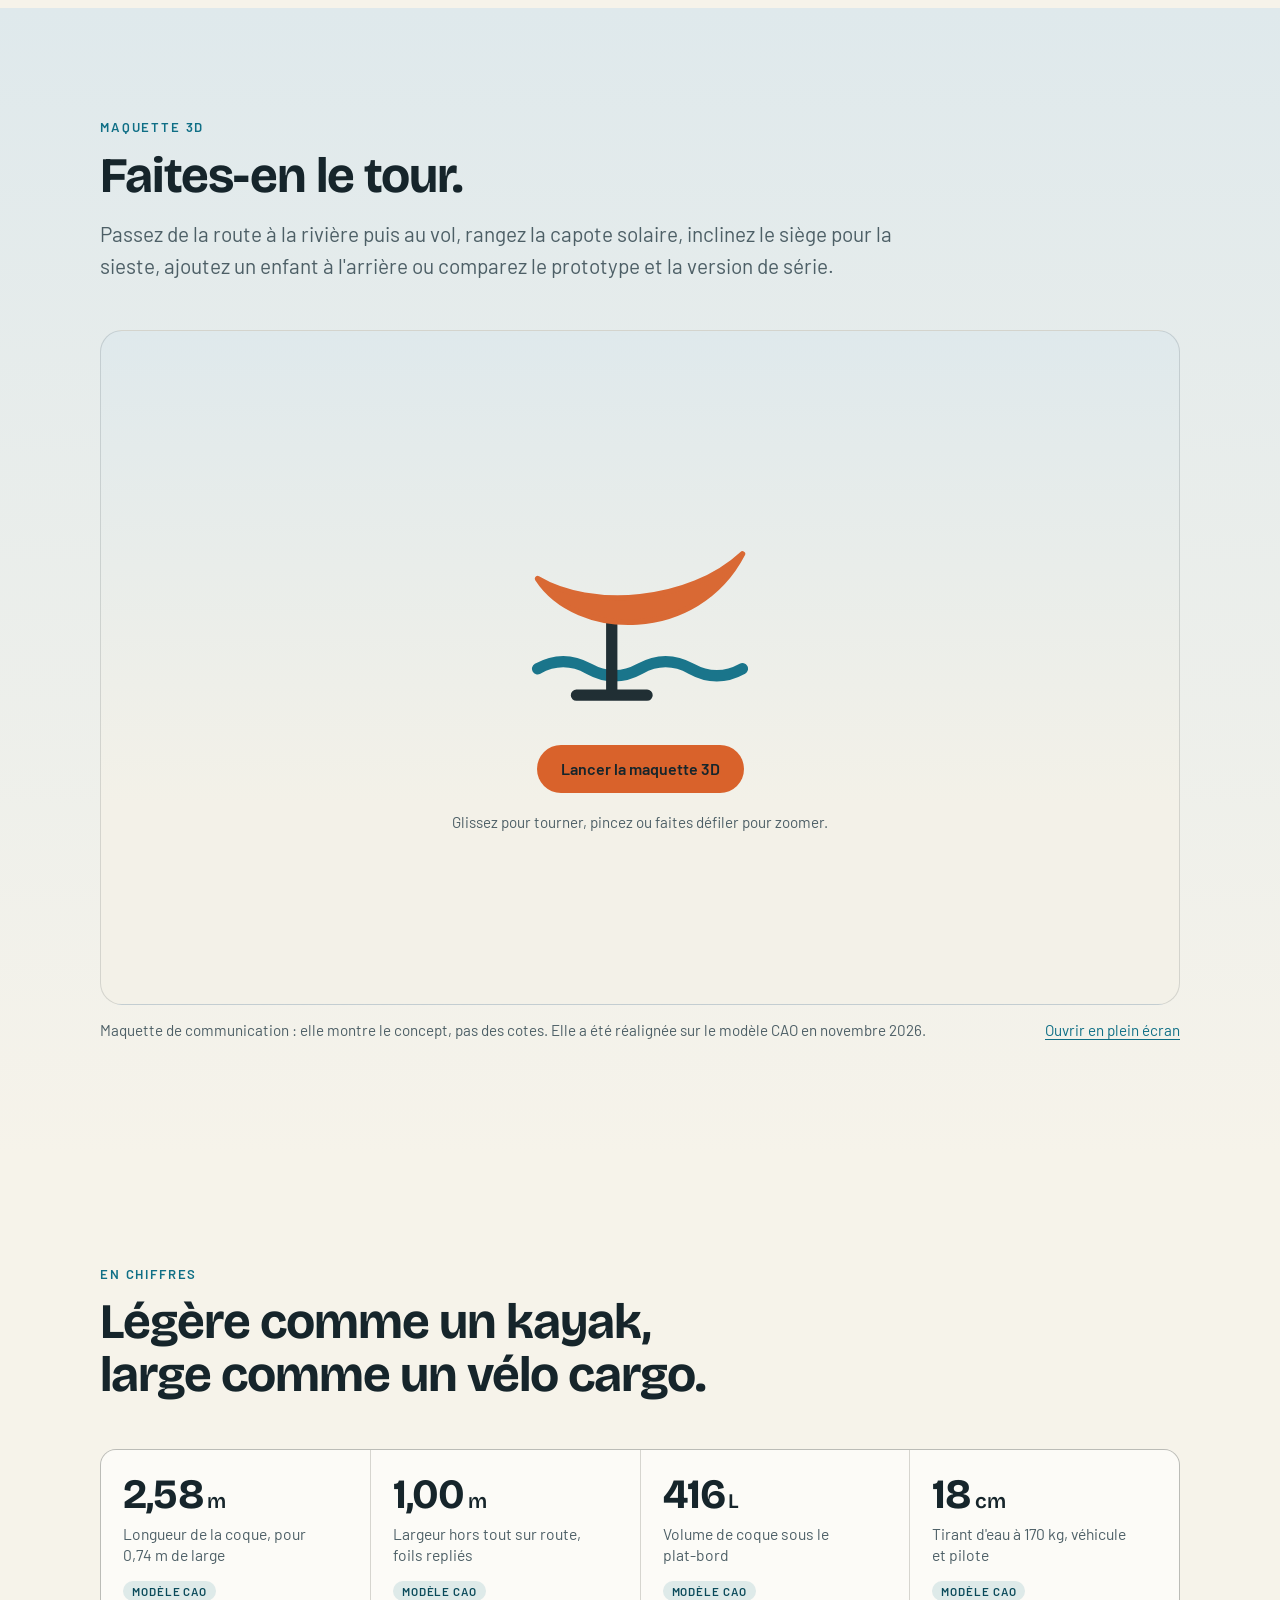
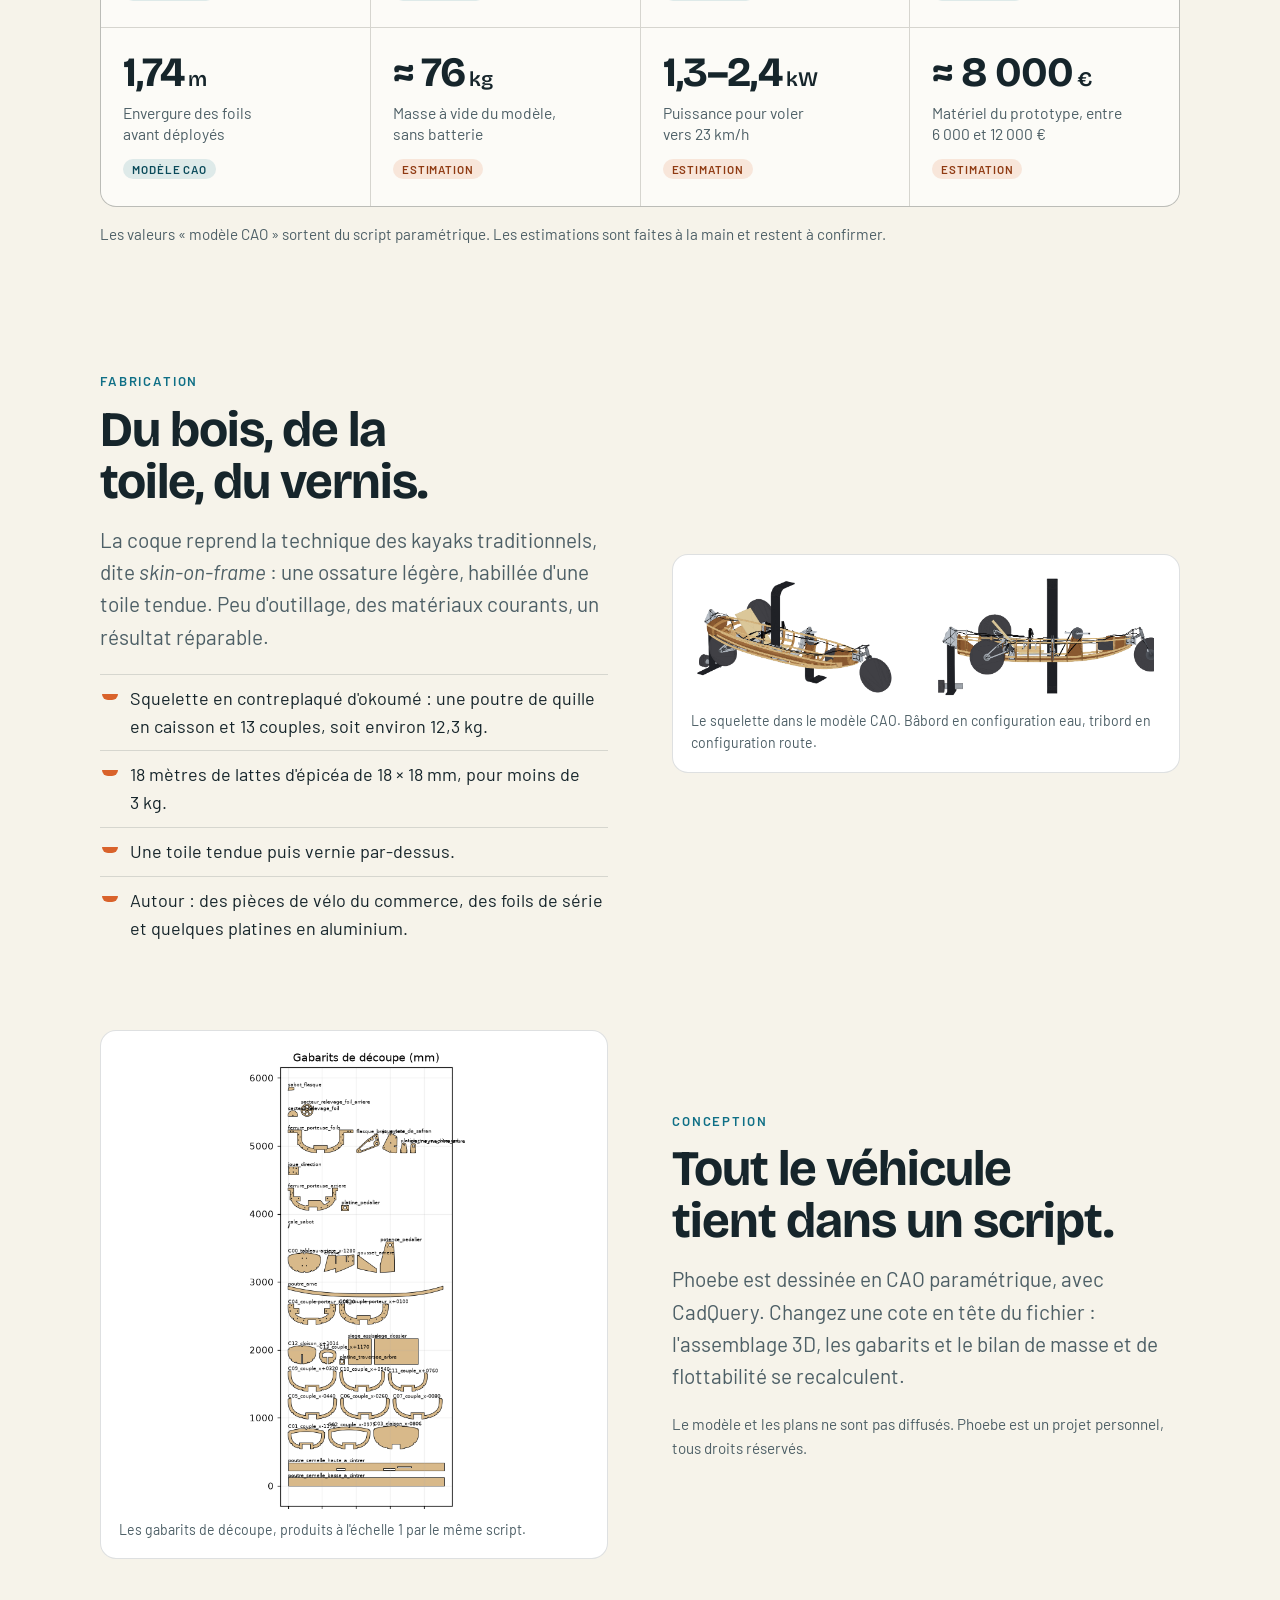
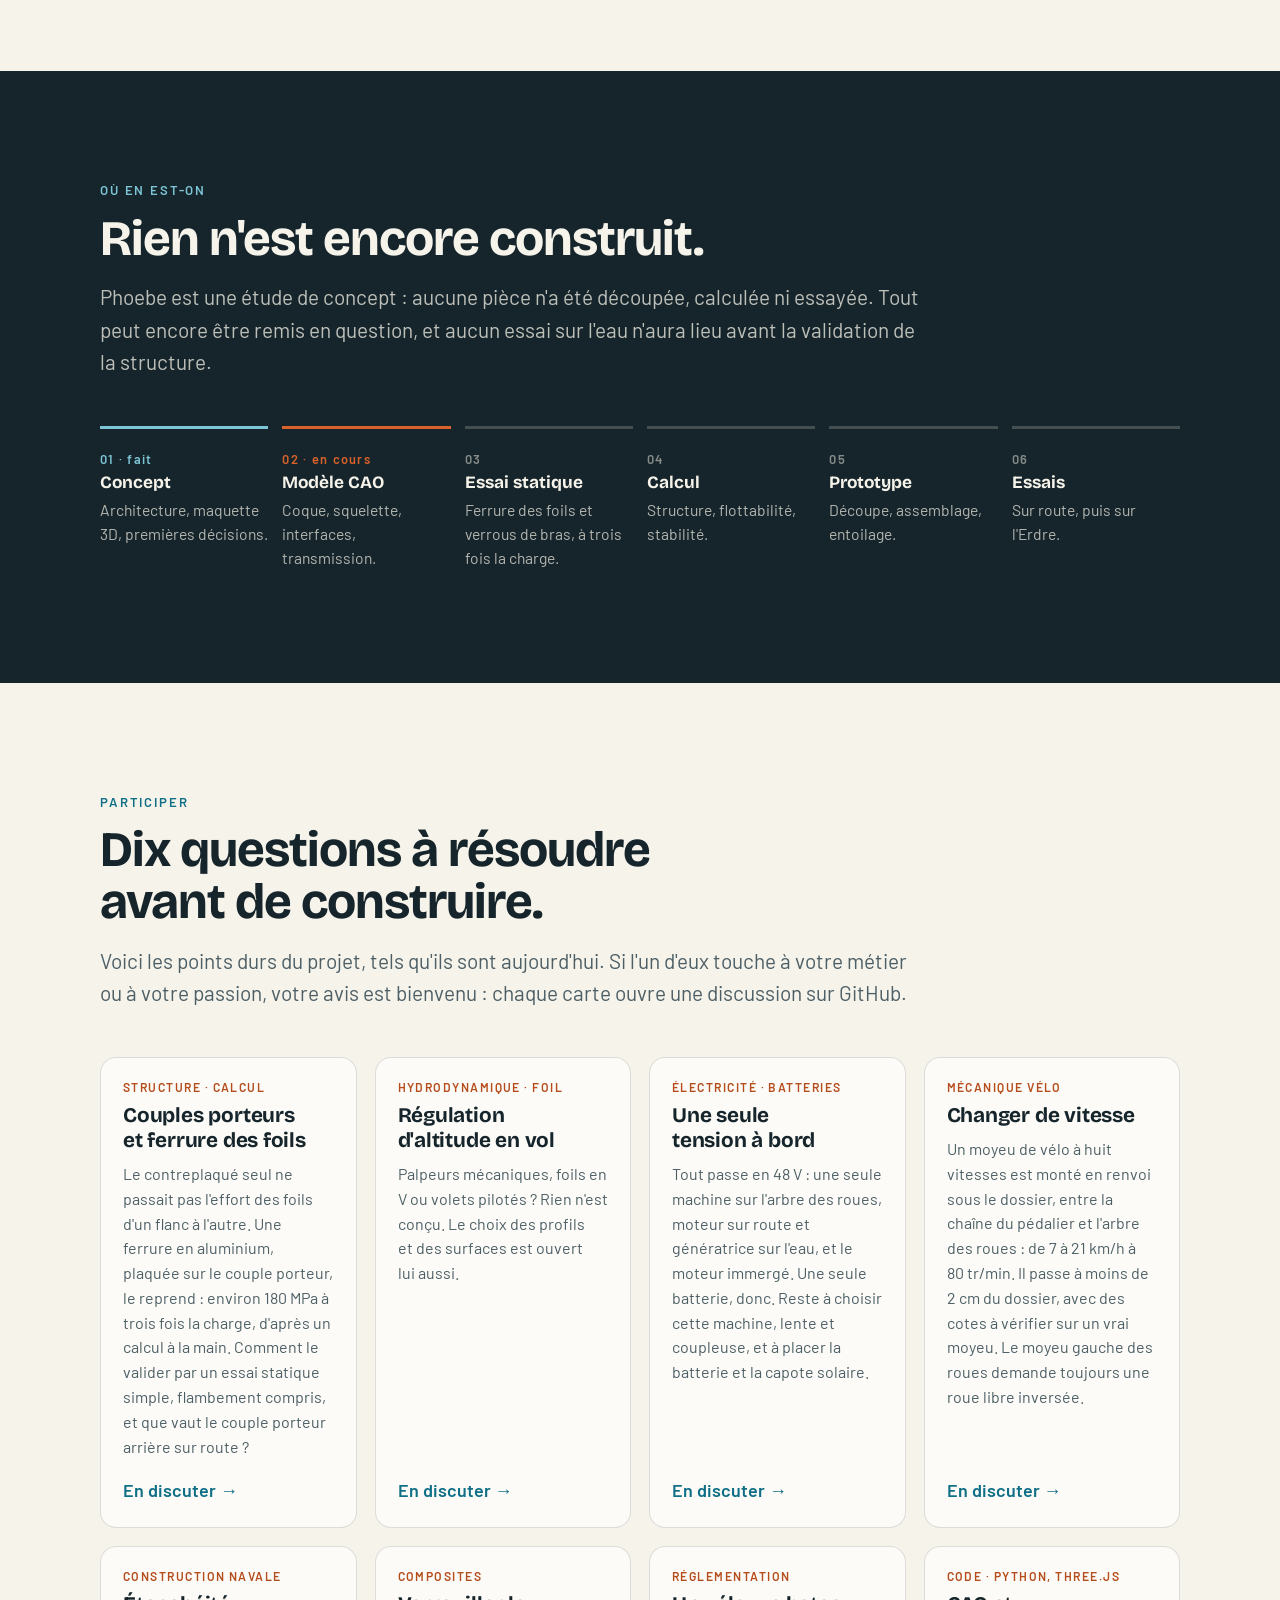
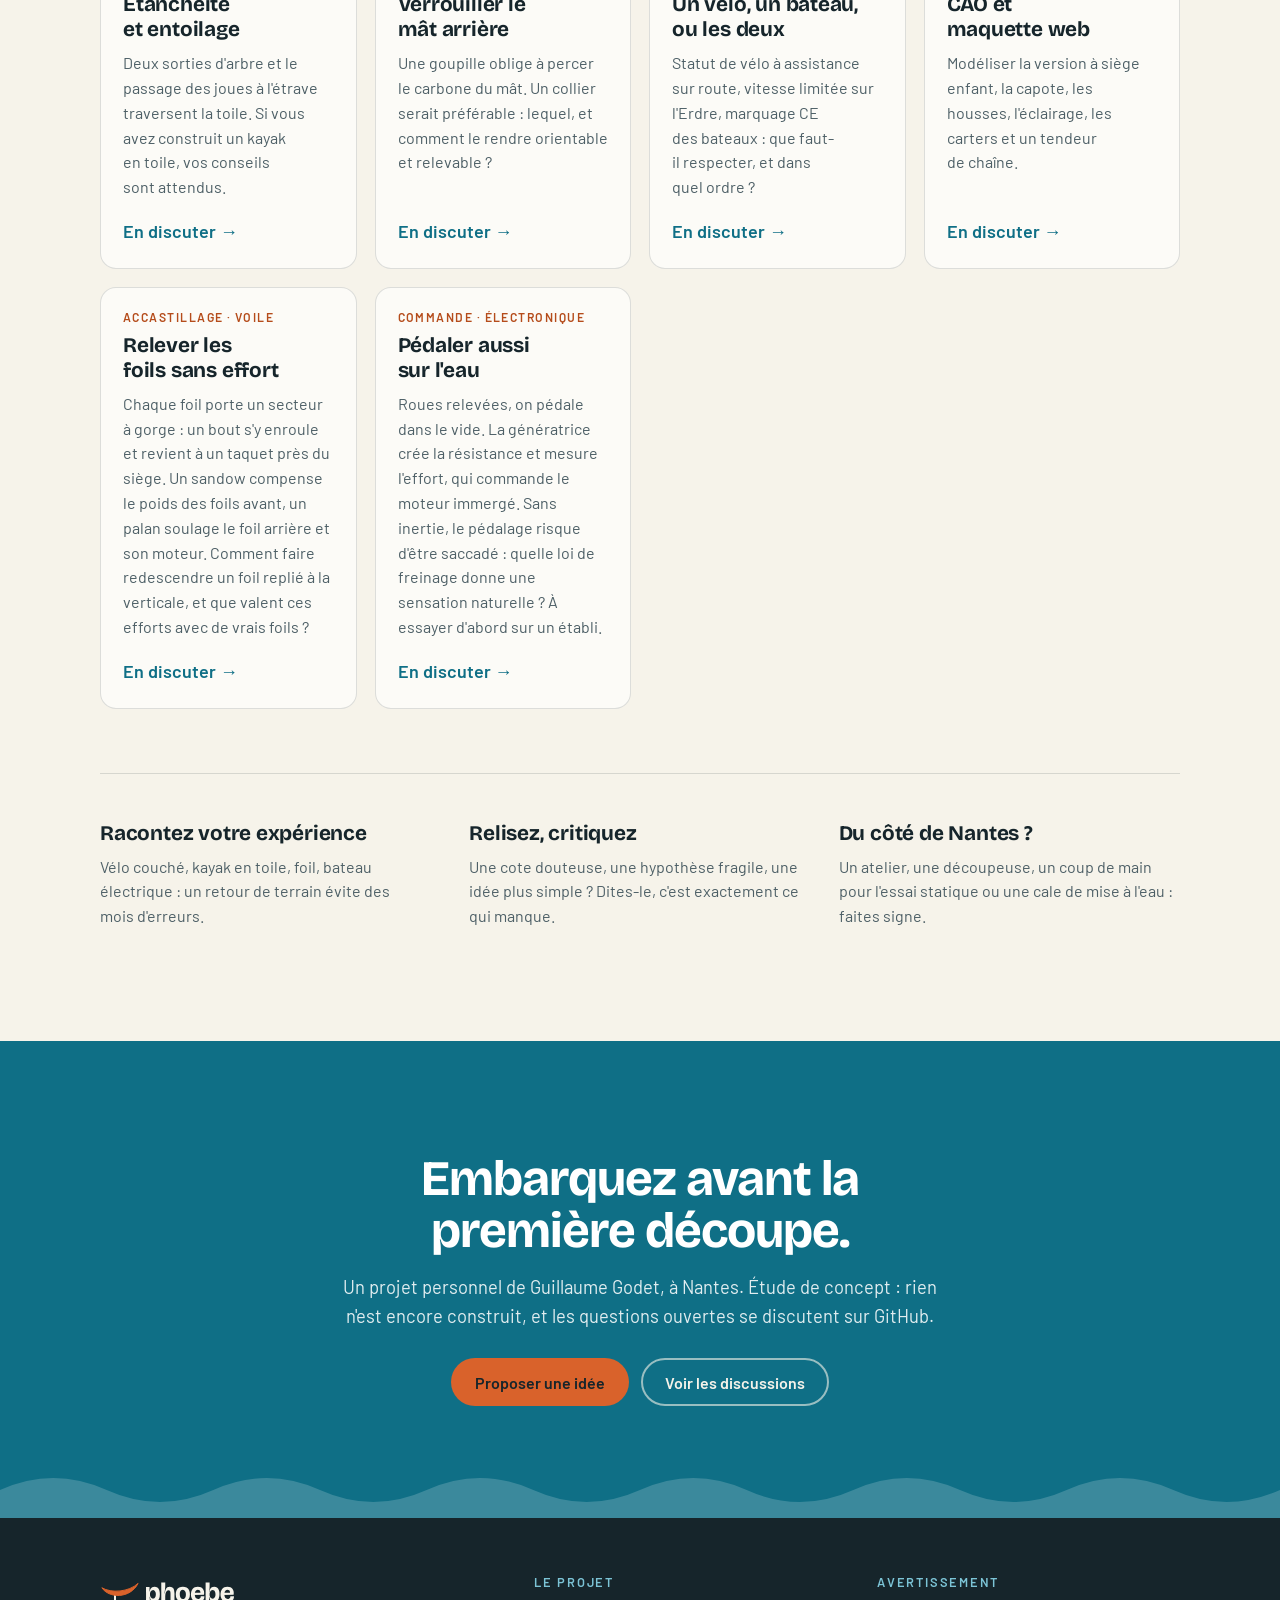
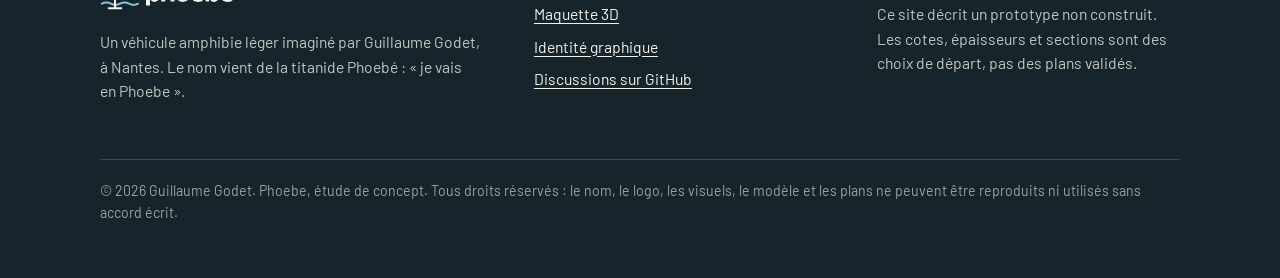
==== commit d23e3e7c: "Batterie de 2 kWh à l'avant du cockpit, calculs repris sur le nouveau centrage Deux caissons de part" ====
--- a/index.html
+++ b/index.html
@@ -323,7 +323,7 @@
         <svg viewBox="0 0 56 56" fill="none" stroke-linecap="round" aria-hidden="true"><path d="M4 16C14 28 42 28 52 10 40 20 16 22 4 16Z" fill="#d9622b"/><path d="M21 26v20M12 46h18" stroke="#16252b" stroke-width="3.200"/><path d="M2 39q6.500-4 13 0t13 0 13 0 13 0" stroke="#0f6f86" stroke-width="3.200"/></svg>
         <span class="num">03</span>
         <h3>Elle vole</h3>
-        <p>Deux foils en L à l'avant, un foil en T à l'arrière. L'objectif : décoller vers 22&nbsp;km/h avec 1,3 à 2,3&nbsp;kW. C'est un ordre de grandeur, pas encore un calcul.</p>
+        <p>Deux foils en L à l'avant, un foil en T à l'arrière. L'objectif : décoller vers 23&nbsp;km/h avec 1,3 à 2,4&nbsp;kW. C'est un ordre de grandeur, pas encore un calcul.</p>
       </article>
     </div>
   </div>
@@ -365,7 +365,7 @@
       <div class="chiffre"><div class="val">18<small>cm</small></div><p class="quoi">Tirant d'eau à 170&nbsp;kg, véhicule et pilote</p><span class="pastille calc">Modèle CAO</span></div>
       <div class="chiffre"><div class="val">1,74<small>m</small></div><p class="quoi">Envergure des foils avant déployés</p><span class="pastille calc">Modèle CAO</span></div>
       <div class="chiffre"><div class="val">≈ 76<small>kg</small></div><p class="quoi">Masse à vide du modèle, sans batterie</p><span class="pastille estim">Estimation</span></div>
-      <div class="chiffre"><div class="val">1,3–2,3<small>kW</small></div><p class="quoi">Puissance pour voler vers 22&nbsp;km/h</p><span class="pastille estim">Estimation</span></div>
+      <div class="chiffre"><div class="val">1,3–2,4<small>kW</small></div><p class="quoi">Puissance pour voler vers 23&nbsp;km/h</p><span class="pastille estim">Estimation</span></div>
       <div class="chiffre"><div class="val">≈ 8 000<small>€</small></div><p class="quoi">Matériel du prototype, entre 6&nbsp;000 et 12&nbsp;000&nbsp;€</p><span class="pastille estim">Estimation</span></div>
     </div>
     <p class="note">Les valeurs « modèle CAO » sortent du script paramétrique. Les estimations sont faites à la main et restent à confirmer.</p>
@@ -439,7 +439,7 @@
       <article class="chantier">
         <span class="metier">Structure · calcul</span>
         <h3>Couples porteurs et ferrure des foils</h3>
-        <p>Le contreplaqué seul ne passait pas l'effort des foils d'un flanc à l'autre. Une ferrure en aluminium, plaquée sur le couple porteur, le reprend&nbsp;: environ 170&nbsp;MPa à trois fois la charge, d'après un calcul à la main. Comment le valider par un essai statique simple, flambement compris, et que vaut le couple porteur arrière sur route&nbsp;?</p>
+        <p>Le contreplaqué seul ne passait pas l'effort des foils d'un flanc à l'autre. Une ferrure en aluminium, plaquée sur le couple porteur, le reprend&nbsp;: environ 180&nbsp;MPa à trois fois la charge, d'après un calcul à la main. Comment le valider par un essai statique simple, flambement compris, et que vaut le couple porteur arrière sur route&nbsp;?</p>
         <a href="https://github.com/guillaumegodet/phoebe/issues" data-sujet="Structure : couples porteurs, ferrure des foils avant et verrous des bras arrière">En discuter</a>
       </article>
       <article class="chantier">
